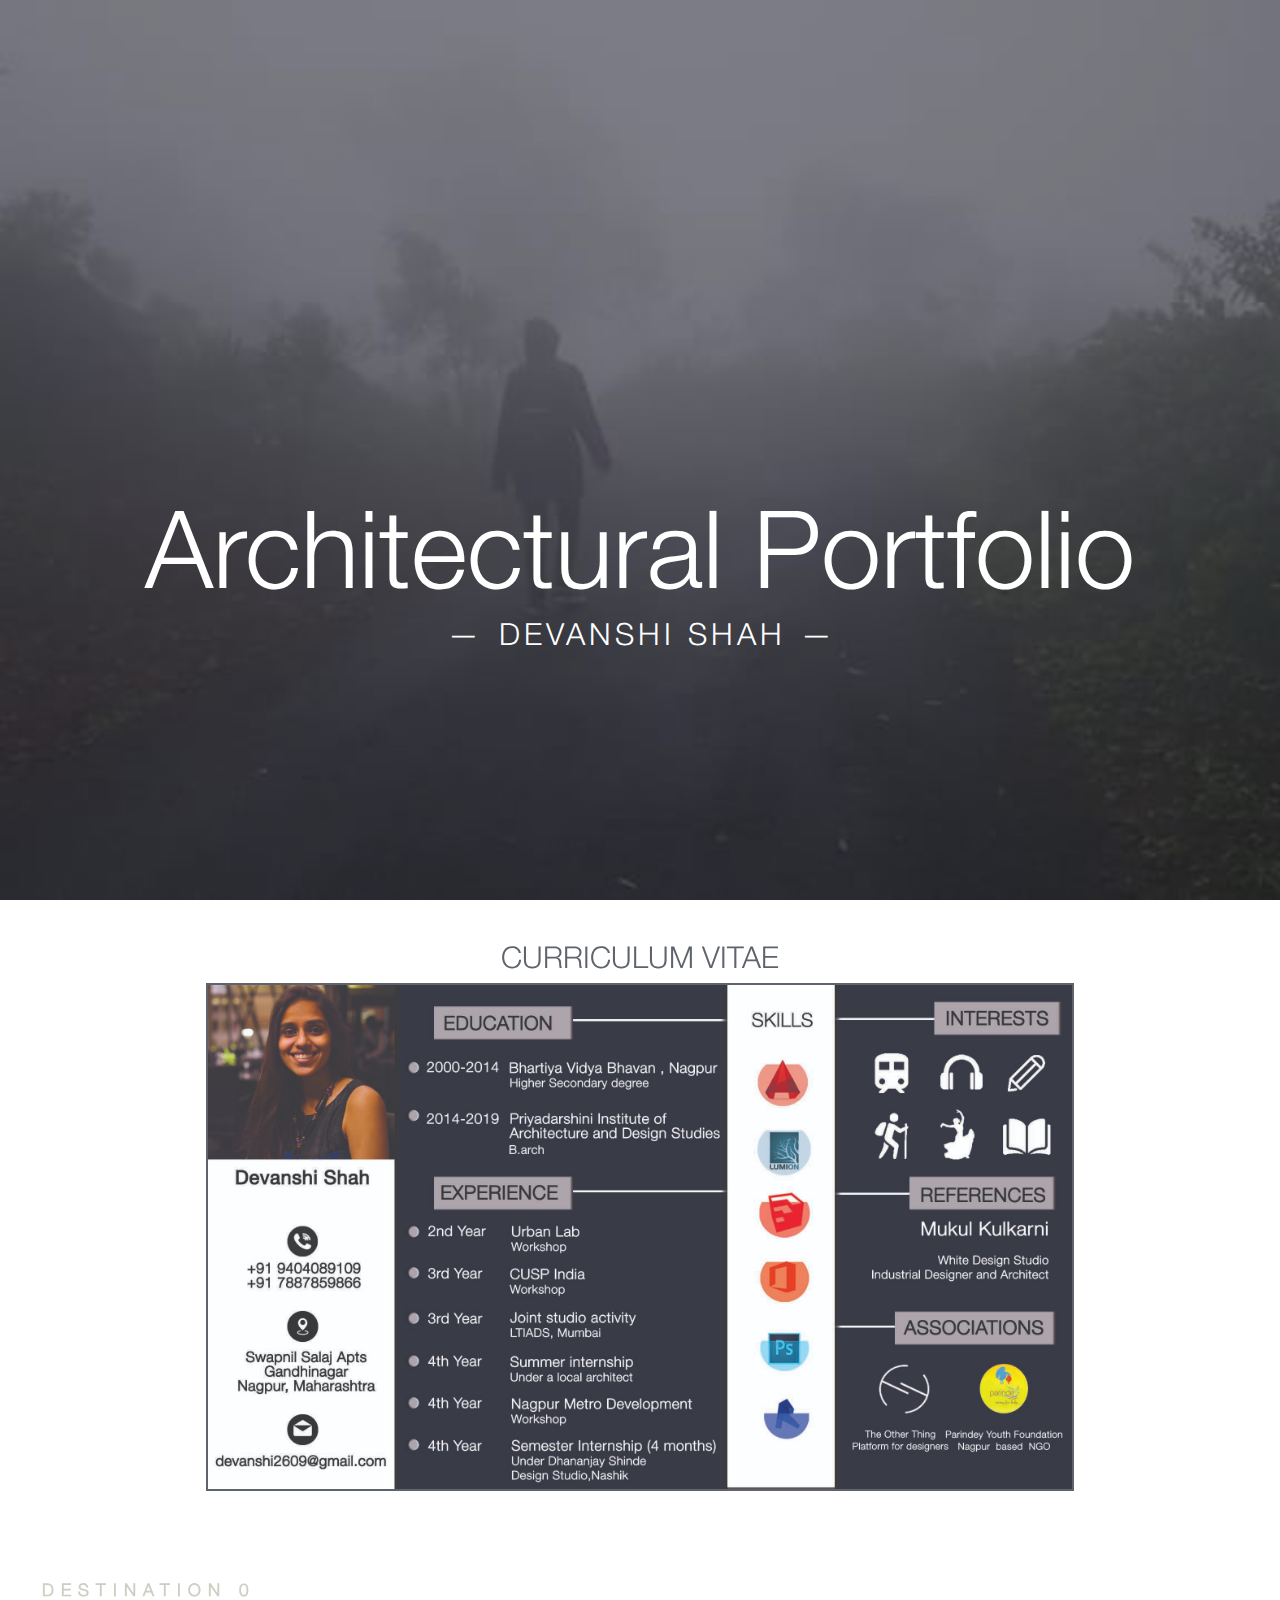
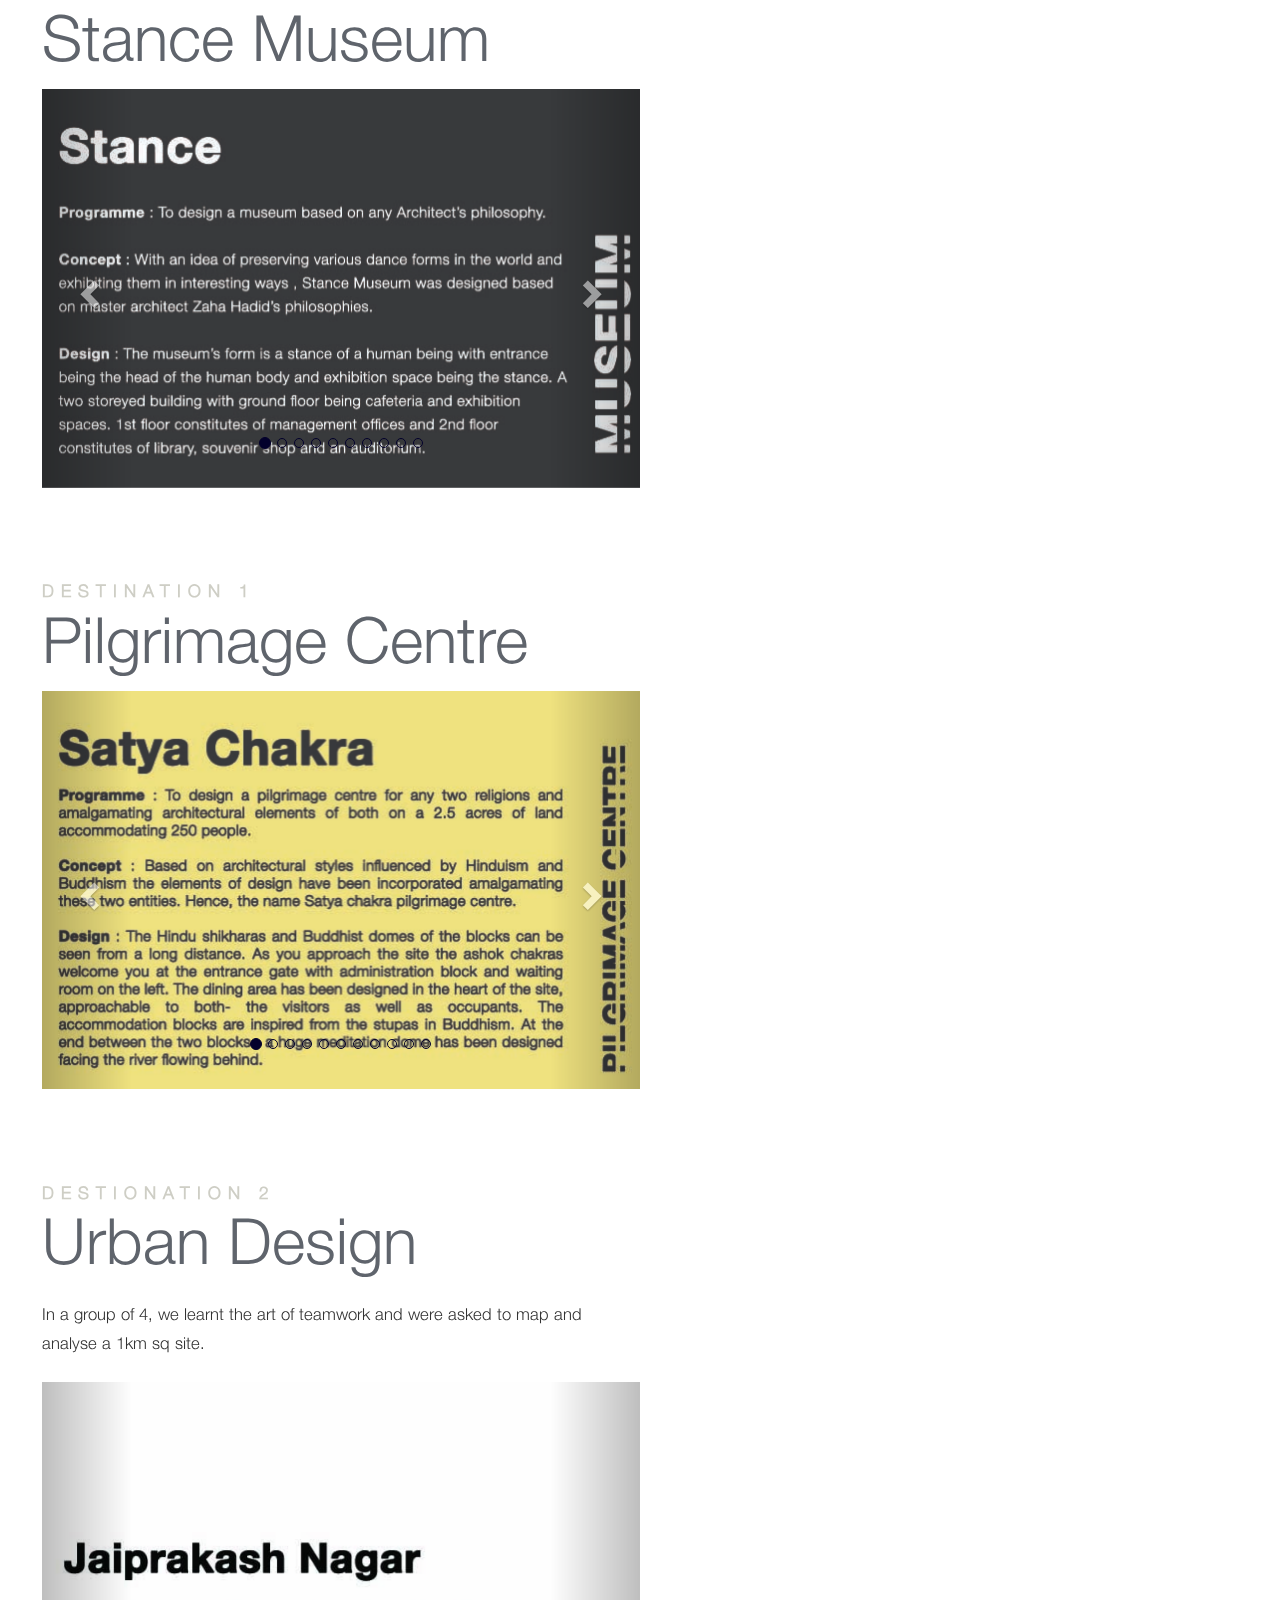
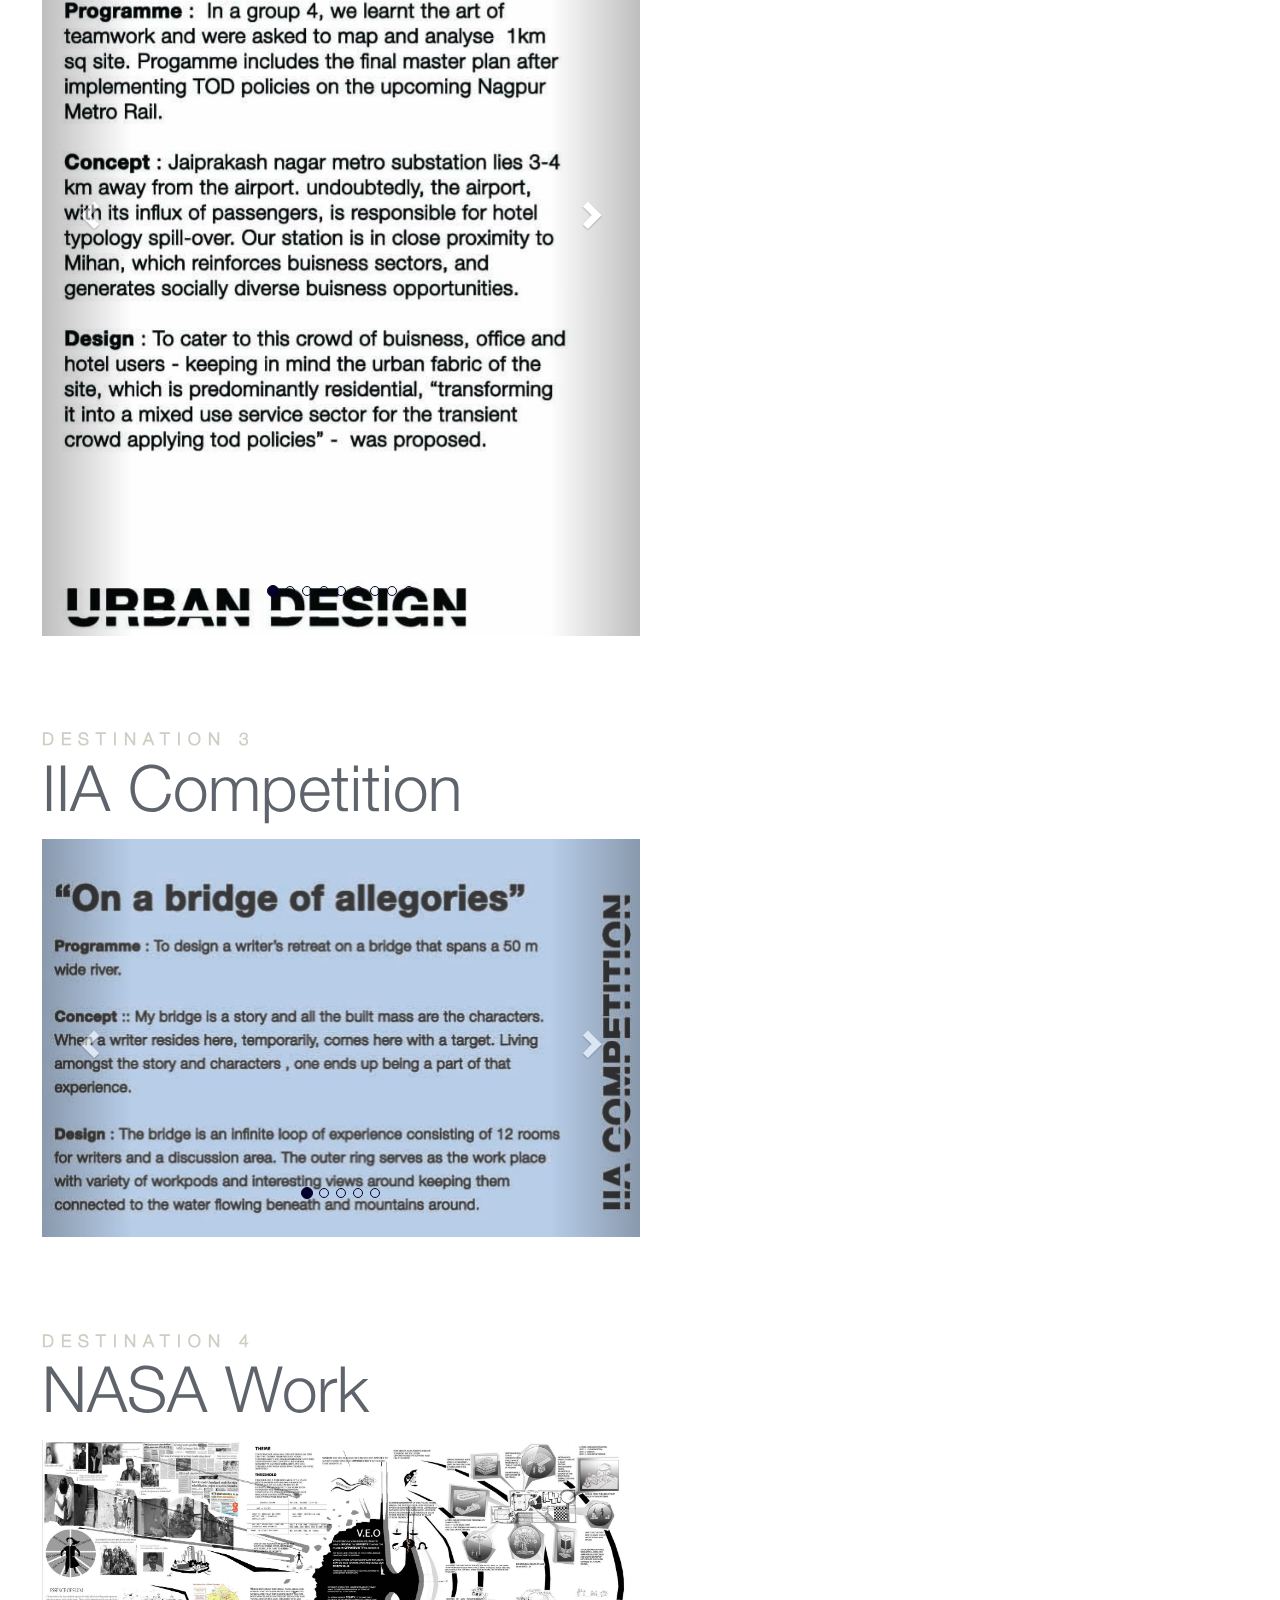
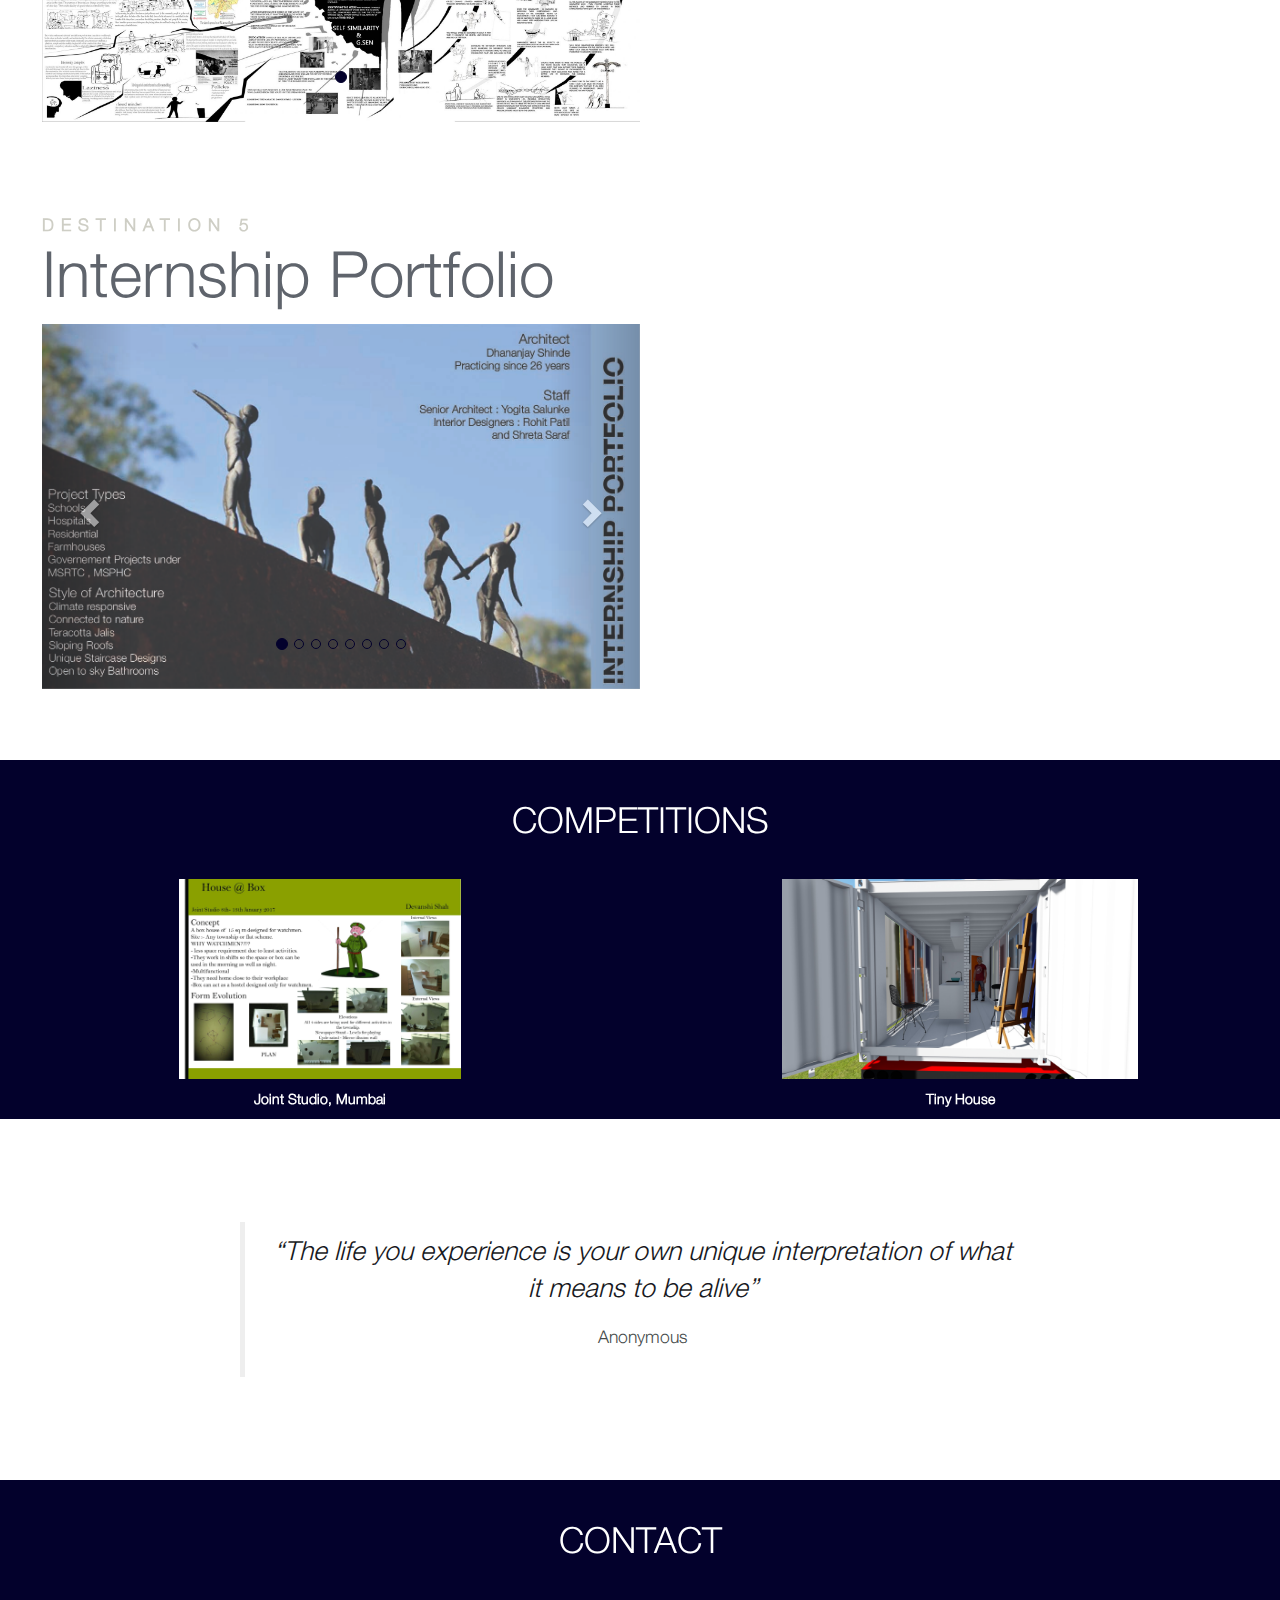
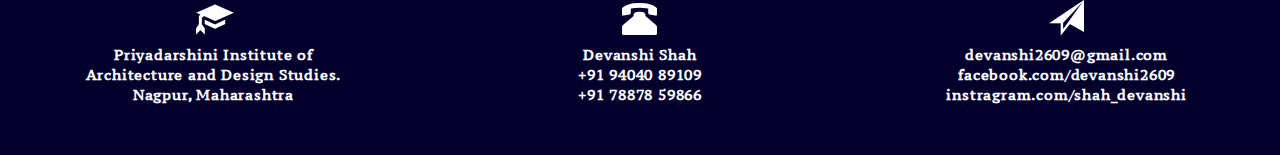
==== index.html @ 386a5232 "tawk added" ====
<!DOCTYPE html>
<html lang="en" class="no-js">

<head>
	<meta charset="UTF-8" />
	<meta http-equiv="X-UA-Compatible" content="IE=edge">
	<meta name="viewport" content="width=device-width, initial-scale=1.0, maximum-scale=1.0, user-scalable=no">
	<title>Devanshi</title>
	<meta name="description" content="Web based portfolio of Ar.Devanshi Shah" />
	<meta name="keywords" content="devanshi, cv, resume, devanshi cv, architect, portfolio, devanshishah, nagpur, piads, priyadarshini, shah, devanshishahfolio"/>
	<meta name="author" content="Bhawesh Bhansali" />
	<link rel="shortcut icon" href="favicon.ico">
	<link rel="stylesheet" type="text/css" href="css/bootstrap.css" />
	<link rel="stylesheet" type="text/css" href="css/normalize.css" />
	<link rel="stylesheet" type="text/css" href="css/style.css" />
	<script src="https://ajax.googleapis.com/ajax/libs/jquery/3.2.1/jquery.min.js"></script>
	<script src="https://maxcdn.bootstrapcdn.com/bootstrap/3.3.7/js/bootstrap.min.js"></script>
	<link rel="stylesheet" type="text/css" href="https://maxcdn.bootstrapcdn.com/bootstrap/3.3.5/css/bootstrap.min.css">
	<link rel="stylesheet" type="text/css" href="css/mystyle.css" />
	<script src="https://www.w3schools.com/lib/w3.js"></script>
	<link rel="stylesheet" type="text/css" href="//fonts.googleapis.com/css?family=PT+Serif+Caption" />
	<div class="partials" w3-include-html="partials/competitionModals.html"></div>
<!-- Global site tag (gtag.js) - Google Analytics -->
<script async src="https://www.googletagmanager.com/gtag/js?id=UA-118320238-1"></script>
<script>
  window.dataLayer = window.dataLayer || [];
  function gtag(){dataLayer.push(arguments);}
  gtag('js', new Date());

  gtag('config', 'UA-118320238-1');
</script>

<!--Start of Tawk.to Script-->
<script type="text/javascript">
var Tawk_API=Tawk_API||{}, Tawk_LoadStart=new Date();
(function(){
var s1=document.createElement("script"),s0=document.getElementsByTagName("script")[0];
s1.async=true;
s1.src='https://embed.tawk.to/5af003f75f7cdf4f0533ea0f/default';
s1.charset='UTF-8';
s1.setAttribute('crossorigin','*');
s0.parentNode.insertBefore(s1,s0);
})();
</script>
<!--End of Tawk.to Script-->

<style type="text/css">
	
.bar_group {
    position: relative;
	z-index: 0;
	left: 18%;
	width: 50%;
	font-size: 16px;
}
.bar_group__bar.thin::before{
	display: block;
	content: '';
	position: absolute;
	z-index: -1;
	width: 100%;
	height: 30px;
	-webkit-border-radius: 2px;
	border-radius: 2px;
	-moz-border-radius: 2px;
	background: #E4E4E4;
}
.bar_group__bar.thin {
	width: 0%;
	height: 30px;
	padding-left: 100px;
	-webkit-border-radius: 2px;
	border-radius: 2px;
	-moz-border-radius: 2px;
	background: #cecec5;
	margin-bottom: 10px;
	-webkit-transition: width 1s;
	transition: width 1s;
	-moz-transition: width 1s;
	margin-bottom: 2em !important;
}
.bar_label_max {
	position: absolute;
	right: 0;
	font-size: .8em;
	margin-top: 1em;
	color: #bdbdbd;
	display: none;
}
.bar_label_min {

    position: absolute;
    left: 0;
    font-size: .8em;
    margin-top: 1em;
	color: #bdbdbd;
	display: none;
}
.b_tooltip {
	-webkit-transition: all 5s;
	transition: all 5s;
	-moz-transition: all 5s;
	position: relative;
	float: left;
	left: 100%;
	padding: 4px 10px 7px 10px;
	background-color: #000;
	-webkit-transform: translateX(-50%) translateY(-30px);
	-ms-transform: translateX(-50%) translateY(-30px);
	transform: translateX(-50%) translateY(-30px);
	-moz-transform: translateX(-50%) translateY(-30px);
	-o-transform: translateX(-50%) translateY(-30px);
	-webkit-border-radius: 2px;
	border-radius: 2px;
	-moz-border-radius: 2px;
	line-height: 11px;
}
.b_tooltip span {
  color: #fff;
  font-size: 0.8em;
}
.b_tooltip--tri {
    width: 0;
    height: 0;
    position: absolute;
    content: '';
    bottom: -5px;
    left: 0;
    right: 0;
    margin: auto;
    display: block;
    border-style: solid;
    border-width: 5px 5px 0 5px;
    border-color: #000 transparent transparent transparent;
}
.b_label {
	font-weight: 600;
    margin-bottom: .5em;
    font-size: 1.1em;
	color: #e8e8e8;
	float: left;
	padding-left: 10px;
	padding-top: 2px;
	color: #181922;
}

@media(max-width: 480px) {
    .header-title__main {
        font-size: 2.5em;
    }

    .bar_group {
    	width: 68%;
    	left: 0%;
    }
}
</style>
</head>

<body>
	<div class="main">
		<header class="codrops-header">
			<h1 class="header-title"><span class="header-title__main" style="padding-top: 500px;"><br><br><br>Architectural Portfolio</span> <span class="header-title__part">Devanshi Shah</span></h1>
		</header>

		<div class="skills">
			<h2>CURRICULUM VITAE</h2>
			<img class="cv" src="img/cv.jpg" />
		</div>

		<div class="container"></div>
		<div class="text">

		<!-- Destination 0 -->
			<section class="js-section" data-zoom-middle="2">
				<h2><span class="title-up">Destination 0</span><span class="title-down">Stance Museum</span></h2>
					<div id="myCarousel0" class="carousel slide" data-ride="carousel" data-interval="10000">
					    <ol class="carousel-indicators">
					      <li data-target="#competitionCarousel1" data-slide-to="0" class="active"></li>
					      <li data-target="#competitionCarousel1" data-slide-to="1"></li>
					      <li data-target="#competitionCarousel1" data-slide-to="2"></li>
					      <li data-target="#competitionCarousel1" data-slide-to="3"></li>
					      <li data-target="#competitionCarousel1" data-slide-to="4"></li>
					      <li data-target="#competitionCarousel1" data-slide-to="5"></li>
					      <li data-target="#competitionCarousel1" data-slide-to="6"></li>
					      <li data-target="#competitionCarousel1" data-slide-to="7"></li>
					      <li data-target="#competitionCarousel1" data-slide-to="8"></li>
					      <li data-target="#competitionCarousel1" data-slide-to="9"></li>
					    </ol>
					    <div class="carousel-inner">

					      <div class="item active">
					        <img class="js-image" src="img/destination/dest2/000.jpg" alt="Los Angeles" style="width:100%;">
					      </div>

					      <div class="item">
					        <img class="js-image" src="img/destination/dest2/00.jpg" alt="Los Angeles" style="width:100%;">
					      </div>

					      <div class="item">
					        <img class="js-image" src="img/destination/dest2/0.jpg" alt="Los Angeles" style="width:100%;">
					      </div>

					      <div class="item">
					        <img class="js-image" src="img/destination/dest2/1.jpg" alt="Los Angeles" style="width:100%;">
					      </div>

					      <div class="item">
					        <img class="js-image" src="img/destination/dest2/2.jpg" alt="Chicago" style="width:100%;">
					      </div>
					    
					      <div class="item">
					        <img class="js-image" src="img/destination/dest2/3.jpg" alt="Loading..." style="width:100%;">
					      </div>

					      <div class="item">
					        <img class="js-image" src="img/destination/dest2/4.jpg" alt="Loading..." style="width:100%;">
					      </div>

					      <div class="item">
					        <img class="js-image" src="img/destination/dest2/5.jpg" alt="Loading..." style="width:100%;">
					      </div>

					      <div class="item">
					        <img class="js-image" src="img/destination/dest2/6.jpg" alt="Loading..." style="width:100%;">
					      </div>

					      <div class="item">
					        <img class="js-image" src="img/destination/dest2/7.jpg" alt="Loading..." style="width:100%;">
					      </div>

					      <div class="item">
					        <img class="js-image" src="img/destination/dest2/8.jpg" alt="Loading..." style="width:100%;">
					      </div>

					    </div>

					    <!-- Left and right controls -->
					    <a class="left carousel-control" href="#myCarousel0" data-slide="prev">
					      <span class="glyphicon glyphicon-chevron-left"></span>
					    </a>
					    <a class="right carousel-control" href="#myCarousel0" data-slide="next">
					      <span class="glyphicon glyphicon-chevron-right"></span>
					    </a>
					  </div>
			</section>

		<!-- Destination 1 -->
			<section class="js-section" data-zoom-start="2">
				<h2><span class="title-up">Destination 1</span><span class="title-down">Pilgrimage Centre</span></h2>
				
					<div id="myCarousel1" class="carousel slide" data-ride="carousel" data-interval="15000">
						<ol class="carousel-indicators">
					      <li data-target="#competitionCarousel1" data-slide-to="0" class="active"></li>
					      <li data-target="#competitionCarousel1" data-slide-to="1"></li>
					      <li data-target="#competitionCarousel1" data-slide-to="2"></li>
					      <li data-target="#competitionCarousel1" data-slide-to="3"></li>
					      <li data-target="#competitionCarousel1" data-slide-to="4"></li>
					      <li data-target="#competitionCarousel1" data-slide-to="5"></li>
					      <li data-target="#competitionCarousel1" data-slide-to="6"></li>
					      <li data-target="#competitionCarousel1" data-slide-to="7"></li>
					      <li data-target="#competitionCarousel1" data-slide-to="8"></li>
					      <li data-target="#competitionCarousel1" data-slide-to="8"></li>
					      <li data-target="#competitionCarousel1" data-slide-to="8"></li>
					    </ol>

					    <div class="carousel-inner">

					    <div class="item active">
					        <img class="js-image" src="img/destination/dest3/00.jpg" alt="Los Angeles" style="width:100%;">
					      </div>

					      <div class="item">
					        <img class="js-image" src="img/destination/dest3/0.jpg" alt="Chicago" style="width:100%;">
					      </div>

					      <div class="item">
					        <img class="js-image" src="img/destination/dest3/pc1.jpg" alt="Loading..." style="width:100%;">
					      </div>

					      <div class="item">
					        <img class="js-image" src="img/destination/dest3/pc2.jpg" alt="Loading..." style="width:100%;">
					      </div>

					      <div class="item">
					        <img class="js-image" src="img/destination/dest3/pc3.jpg" alt="Loading..." style="width:100%;">
					      </div>

					      <div class="item">
					        <img class="js-image" src="img/destination/dest3/2.jpg" alt="Loading..." style="width:100%;">
					      </div>
					    
					      <div class="item">
					        <img class="js-image" src="img/destination/dest3/3.jpg" alt="Loading..." style="width:100%;">
					      </div>

					      <div class="item">
					        <img class="js-image" src="img/destination/dest3/4.jpg" alt="Loading..." style="width:100%;">
					      </div>

					      <div class="item">
					        <img class="js-image" src="img/destination/dest3/5.jpg" alt="Loading..." style="width:100%;">
					      </div>

					      <div class="item">
					        <img class="js-image" src="img/destination/dest3/6.jpg" alt="Loading..." style="width:100%;">
					      </div>

					      <div class="item">
					        <img class="js-image" src="img/destination/dest3/7.jpg" alt="Loading..." style="width:100%;">
					      </div>

					      <div class="item">
					        <img class="js-image" src="img/destination/dest3/8.jpg" alt="Loading..." style="width:100%;">
					      </div>

				    </div>

					    <!-- Left and right controls -->
					    <a class="left carousel-control" href="#myCarousel1" data-slide="prev">
					      <span class="glyphicon glyphicon-chevron-left"></span>
					    </a>
					    <a class="right carousel-control" href="#myCarousel1" data-slide="next">
					      <span class="glyphicon glyphicon-chevron-right"></span>
					    </a>
					  </div>
			</section>

			<!-- Destination 2  -->
			<section class="js-section" data-zoom-start="2.5" data-stay="true">
				<h2><span class="title-up">Destionation 2</span><span class="title-down">Urban Design</span></h2>
				<p>In a group of 4, we learnt the art of teamwork and were asked to map and analyse a 1km sq site.</p>
				
				<div id="myCarousel2" class="carousel slide" data-ride="carousel" data-interval="5000">
					<ol class="carousel-indicators">
				      <li data-target="#competitionCarousel1" data-slide-to="0" class="active"></li>
				      <li data-target="#competitionCarousel1" data-slide-to="1"></li>
				      <li data-target="#competitionCarousel1" data-slide-to="2"></li>
				      <li data-target="#competitionCarousel1" data-slide-to="3"></li>
				      <li data-target="#competitionCarousel1" data-slide-to="4"></li>
				      <li data-target="#competitionCarousel1" data-slide-to="5"></li>
				      <li data-target="#competitionCarousel1" data-slide-to="6"></li>
				      <li data-target="#competitionCarousel1" data-slide-to="7"></li>
				      <li data-target="#competitionCarousel1" data-slide-to="8"></li>
				    </ol>

				    <div class="carousel-inner">
				    <div class="item active">
				        <img class="js-image" src="img/destination/dest4/0.jpg" alt="Loading..." style="width:100%;">
				      </div>
				      
				      <div class="item">
				        <img class="js-image" src="img/destination/dest4/1.jpg" alt="Loading..." style="width:100%;">
				      </div>

				      <div class="item">
				        <img class="js-image" src="img/destination/dest4/2.jpg" alt="Loading..." style="width:100%;">
				      </div>

				      <div class="item">
				        <img class="js-image" src="img/destination/dest4/3.jpg" alt="Loading..." style="width:100%;">
				      </div>

				      <div class="item">
				        <img class="js-image" src="img/destination/dest4/4.jpg" alt="Loading..." style="width:100%;">
				      </div>

				      <div class="item">
				        <img class="js-image" src="img/destination/dest4/5.jpg" alt="Loading..." style="width:100%;">
				      </div>

				      <div class="item">
				        <img class="js-image" src="img/destination/dest4/6.jpg" alt="Loading..." style="width:100%;">
				      </div>

				      <div class="item">
				        <img class="js-image" src="img/destination/dest4/7.jpg" alt="Loading..." style="width:100%;">
				      </div>

				      <div class="item">
				        <img class="js-image" src="img/destination/dest4/8.jpg" alt="Loading..." style="width:100%;">
				      </div>

				    </div>

				    <!-- Left and right controls -->
				    <a class="left carousel-control" href="#myCarousel2" data-slide="prev">
				      <span class="glyphicon glyphicon-chevron-left"></span>
				    </a>
				    <a class="right carousel-control" href="#myCarousel2" data-slide="next">
				      <span class="glyphicon glyphicon-chevron-right"></span>
				    </a>
				</div>
				</section>
				<section class="js-section" data-zoom-start="1.5">
			</section>

			
			<!-- Destination 3 -->
			<section class="js-section" data-zoom-start="1.5">
				<h2><span class="title-up">Destination 3</span><span class="title-down">IIA Competition</span></h2>
				
				<div id="myCarousel3" class="carousel slide" data-ride="carousel" data-interval="5000">
					<ol class="carousel-indicators">
				      <li data-target="#competitionCarousel1" data-slide-to="0" class="active"></li>
				      <li data-target="#competitionCarousel1" data-slide-to="1"></li>
				      <li data-target="#competitionCarousel1" data-slide-to="2"></li>
				      <li data-target="#competitionCarousel1" data-slide-to="3"></li>
				      <li data-target="#competitionCarousel1" data-slide-to="4"></li>
				    </ol>

				    <div class="carousel-inner">
					    <div class="item active">
					        <img class="js-image" src="img/competition/iia/1.jpg" alt="Los Angeles" style="width:100%;">
					    
					      </div>

					      <div class="item">
					        <img class="js-image" src="img/competition/iia/2.jpg" alt="Chicago" style="width:100%;">
					    
					      </div>
					    
					      <div class="item">
					        <img class="js-image" src="img/competition/iia/3.jpeg" alt="New york" style="width:100%;">
					    
					      </div>

					      <div class="item">
					        <img class="js-image" src="img/competition/iia/4.jpeg" alt="New york" style="width:100%;">
					    
					      </div>

					      <div class="item">
					        <img class="js-image" src="img/competition/iia/5.jpg" alt="New york" style="width:100%;">
					    
					      </div>
					    </div>

				    <!-- Left and right controls -->
				    <a class="left carousel-control" href="#myCarousel3" data-slide="prev">
				      <span class="glyphicon glyphicon-chevron-left"></span>
				    </a>
				    <a class="right carousel-control" href="#myCarousel3" data-slide="next">
				      <span class="glyphicon glyphicon-chevron-right"></span>
				    </a>
				</div>
			</section>

			<!-- Destination 4 -->
			<section class="js-section" data-zoom-start="1.5" data-zoom-middle="1" data-icon="img/plane.svg">
				<h2><span class="title-up">Destination 4</span><span class="title-down">NASA Work</span></h2>

				<div id="myCarousel4" class="carousel slide" data-ride="carousel">
					<ol class="carousel-indicators">
				      <li data-target="#competitionCarousel1" data-slide-to="0" class="active"></li>
				      
				    </ol>

				    <div class="carousel-inner">
				      <div class="item active">
				        <img class="js-image" src="img/competition/nasa/1.jpeg" alt="Los Angeles" style="width:100%;">
				      
				      </div>
				    </div>

				    <!-- Left and right controls -->
				    <!-- <a class="left carousel-control" href="#myCarousel4" data-slide="prev">
				      <span class="glyphicon glyphicon-chevron-left"></span>
				    </a>
				    <a class="right carousel-control" href="#myCarousel4" data-slide="next">
				      <span class="glyphicon glyphicon-chevron-right"></span>
				    </a> -->
				</div>
			</section>

			<!-- Destination 5 -->
			<section class="js-section" data-zoom-start="1.2">
				<h2><span class="title-up">Destination 5</span><span class="title-down">Internship Portfolio</span></h2>
				<div id="myCarousel5" class="carousel slide" data-ride="carousel" data-interval="15000">
					<ol class="carousel-indicators">
				      <li data-target="#competitionCarousel1" data-slide-to="0" class="active"></li>
				      <li data-target="#competitionCarousel1" data-slide-to="1"></li>
				      <li data-target="#competitionCarousel1" data-slide-to="2"></li>
				      <li data-target="#competitionCarousel1" data-slide-to="3"></li>
				      <li data-target="#competitionCarousel1" data-slide-to="4"></li>
				      <li data-target="#competitionCarousel1" data-slide-to="5"></li>
				      <li data-target="#competitionCarousel1" data-slide-to="6"></li>
				      <li data-target="#competitionCarousel1" data-slide-to="7"></li>
				    </ol>

				    <div class="carousel-inner">
					    <div class="item active">
					        <img class="js-image" src="img/destination/dest5/1.jpg" alt="Los Angeles" style="width:100%;">
					    
					      </div>

					      <div class="item">
					        <img class="js-image" src="img/destination/dest5/2.jpg" alt="Chicago" style="width:100%;">
					    
					      </div>
					    
					      <div class="item">
					        <img class="js-image" src="img/destination/dest5/3.jpg" alt="New york" style="width:100%;">
					    
					      </div>

					      <div class="item">
					        <img class="js-image" src="img/destination/dest5/4.jpg" alt="New york" style="width:100%;">
					    
					      </div>

					      <div class="item">
					        <img class="js-image" src="img/destination/dest5/5.jpg" alt="New york" style="width:100%;">
					    
					      </div>
					      <div class="item">
					        <img class="js-image" src="img/destination/dest5/6.jpg" alt="New york" style="width:100%;">
					    
					      </div>
					      <div class="item">
					        <img class="js-image" src="img/destination/dest5/7.jpg" alt="New york" style="width:100%;">
					    
					      </div>
					      <div class="item">
					        <img class="js-image" src="img/destination/dest5/8.jpg" alt="New york" style="width:100%;">
					    
					      </div>
					    </div>

				    <!-- Left and right controls -->
				    <a class="left carousel-control" href="#myCarousel5" data-slide="prev">
				      <span class="glyphicon glyphicon-chevron-left"></span>
				    </a>
				    <a class="right carousel-control" href="#myCarousel5" data-slide="next">
				      <span class="glyphicon glyphicon-chevron-right"></span>
				    </a>
				</div>
			</section>

			<section class="js-section" data-stay="true" data-zoom-start="0.8"></section>
		</div>

	<!-- The Modal -->
	<div id="myModal" class="modal">
	  <span class="close closedButton">&times;</span>
	  <span class="glyphicon glyphicon-home closedButton"></span>
	  	<img class="modal-content" id="img01">
	  <div id="caption"></div>

	  <!-- <a class="left carousel-control" onclick="changeLeft()" >
	    <span class="glyphicon glyphicon-chevron-left"></span>
	  </a>
	  <a class="right carousel-control" onclick="changeRight()" >
	    <span class="glyphicon glyphicon-chevron-right"></span>
	  </a> -->

	</div>
	</div>
	<!-- /main -->


	<section class="competition">
		<div class="competition">
		<h1>COMPETITIONS</h1>
		<div class="col-md-6 indivCompetition">
			<img src="img/competition/joint/7.jpg" data-toggle="modal" data-target="#myModal3">
			<p>Joint Studio, Mumbai</p>
		</div>
		<div class="col-md-6 indivCompetition">
			<img src="img/competition/tinyhouse/1.jpg" data-toggle="modal" data-target="#myModal2">
			<p>Tiny House</p>
		</div>
		</div>
	</section>

		<div class="intro">
			<blockquote><em>“The life you experience is your own unique interpretation of what it means to be alive”</em><span>Anonymous</span></blockquote>
		</div>

		<section class="competition">
			<div class="contact">
			<h1>CONTACT</h1>
			<div class="col-md-4 indivCompetition">
				<span style="color: white;" class="glyphicon glyphicon-education"></span><p>Priyadarshini Institute of <br>Architecture and Design Studies.<br> Nagpur, Maharashtra <br></p>
			</div>
			<div class="col-md-4 indivCompetition">
				<span style="color: white;" class="glyphicon glyphicon-phone-alt"></span><p>Devanshi Shah <br> +91 94040 89109<br> +91 78878 59866</p>
			</div>
			<div class="col-md-4 indivCompetition">
				<span style="color: white;" class="glyphicon glyphicon-send"></span><p> devanshi2609@gmail.com<br> <a href="http://facebook.com/devanshi2609" style="text-decoration: none; color: white;" target="_blank">facebook.com/devanshi2609</a><br><a href="http://instragram.com/shah_devanshi" style="text-decoration: none; color: white;" target="_blank">instragram.com/shah_devanshi</a></p>
			</div>
			</div>
		</section>
	<script>

	var curr_src;

	w3.includeHTML();
	// Get the modal
	$(".js-image").click(function() {
		showModal(this.src)
	});
	function showModal(imgSrc) {
		var flag=0;
		var modal = document.getElementById('myModal');
		$('.modal-content').css("maxWidth", "900px");
		$('.modal-content').css("minHeight", "100px");
		// Get the image and insert it inside the modal - use its "alt" text as a caption
		//var img = document.getElementById(imgId.id);
		var modalImg = document.getElementById("img01");
		var captionText = document.getElementById("caption");
		modal.style.display = "block";
		if((imgSrc != (modalImg.src = imgSrc.replace("-thumb",""))) || (imgSrc.indexOf("dest4")!= -1)){
			flag=1;
			console.log("flag set");
		}
		// captionText.innerHTML = "asdas";
		modal.style.zIndex = "10000";
		if(flag==1){
			$('.modal-content').css("maxWidth", "500px");
			$('.modal-content').css("minHeight", "800px");
		}
		
		// Get the <span> element that close closedButtons the modal
		var span = document.getElementsByClassName("closedButton")[0];

		// When the user clicks on <span> (x), close closedButton the modal
		span.onclick = function() { 
		    modal.style.display = "none";
		}

		curr_src = imgSrc;
	}

	function changeLeft() {
		console.log(curr_src);
	}

	// $('.modal-content').click(function() {
	// 	var src = this.src.split("demo/");
	// 	window.location.href="hihi.html?image=" + (src[1]);
	// });

	</script>
</body>
<script src="dist/app.js"></script>
</html>
---- css/style.css ----
@font-face {
	font-family: 'codropsicons';
	font-weight: normal;
	font-style: normal;
	src: url('../fonts/codropsicons/codropsicons.eot');
	src: url('../fonts/codropsicons/codropsicons.eot?#iefix') format('embedded-opentype'), url('../fonts/codropsicons/codropsicons.woff') format('woff'), url('../fonts/codropsicons/codropsicons.ttf') format('truetype'), url('../fonts/codropsicons/codropsicons.svg#codropsicons') format('svg');
}

@font-face {
	font-family: 'HelveticaNeue-Light';
	font-weight: normal;
	font-style: normal;
	src: url('../fonts/HelveticaNeue-Light.otf');
}

*,
*:after,
*:before {
	-webkit-box-sizing: border-box;
	box-sizing: border-box;
}

.clearfix:before,
.clearfix:after {
	content: '';
	display: table;
}

.clearfix:after {
	clear: both;
}

body {
	font-family: 'HelveticaNeue-Light', Avenir, 'Helvetica Neue', Helvetica, Arial, sans-serif;
	color: #5d5c56;
	background: #fff;
	-webkit-font-smoothing: antialiased;
	-moz-osx-font-smoothing: grayscale;
}

a {
	text-decoration: none;
	color: #47DBB4;
	outline: none;
}

a:hover,
a:focus {
	color: #33b996;
}

.hidden {
	position: absolute;
	overflow: hidden;
	width: 0;
	height: 0;
	pointer-events: none;
}


/* Canvas container */

.container {
	position: fixed;
	z-index: -1;
	top: 0;
	left: 0;
}


/* Header */

.codrops-header {
	position: relative;
	z-index: 1000;
	display: -webkit-flex;
	display: flex;
	-webkit-flex-direction: column;
	flex-direction: column;
	-webkit-justify-content: center;
	justify-content: center;
	-webkit-align-items: center;
	align-items: center;
	height: 100vh;
	min-height: 600px;
	padding: 2em 1em 4em;
	text-align: center;
	color: #fff;
	background: #181922 url(../img/journey/2.jpg) no-repeat center center;
	background-size: cover;
}

.codrops-header::before {
	content: '';
	position: absolute;
	top: 0;
	left: 0;
	width: 100%;
	height: 100%;
	background: rgba(24, 25, 34, 0.5);
}

.header-title {
	position: relative;
}

.header-title__main {
	font-family: 'HelveticaNeue-Light', 'Baskerville Old Face', 'Hoefler Text', Garamond, 'Times New Roman', serif;
	font-size: 3em;
	font-weight: 400;
	line-height: 1;
	margin: 0em 0 0.15em 0;
}

.header-title__part {
	font-family: 'HelveticaNeue-Light', 'Baskerville Old Face', 'Hoefler Text', Garamond, 'Times New Roman', serif;
	font-size: 0.85em;
	font-weight: 400;
	display: block;
	padding: 0.5em 0 2em;
	text-indent: 4px;
	letter-spacing: 4px;
	text-transform: uppercase;
}

.header-title__part::before,
.header-title__part::after {
	content: '\2014';
	padding: 0 0.5em;
}

.header-title__sub {
	font-size: 0.55em;
	font-weight: normal;
	display: block;
	max-width: 700px;
	margin: 0 auto;
	padding: 0.5em 0 1em;
	color: #d1d2d2;
}

.intro {
	font-family: 'HelveticaNeue-Light', 'Baskerville Old Face', 'Hoefler Text', Garamond, 'Times New Roman', serif;
	font-size: 2em;
	position: relative;
	z-index: 1000;
	display: -webkit-flex;
	display: flex;
	-webkit-flex-direction: column;
	flex-direction: column;
	-webkit-justify-content: center;
	justify-content: center;
	-webkit-align-items: center;
	align-items: center;
	height: 40vh;
	/*margin: 0 0 3em;*/
	padding: 3em;
	text-align: center;
	/*color: #fff;*/
	color: #181922;
	background-color: white;
	/*background: #181922;*/
}

.intro blockquote {
	max-width: 800px;
	margin: 0 auto;
}

.intro em {
	font-size: 1.5em;
}

.intro span {
	display: block;
	padding: 1em 0;
	color: #464b4b;
}


/* Top Navigation Style */

.codrops-links {
	position: relative;
	display: inline-block;
	text-align: center;
	white-space: nowrap;
}

.codrops-links::after {
	content: '';
	position: absolute;
	top: 0;
	left: 50%;
	width: 1px;
	height: 100%;
	background: rgba(255, 255, 255, 0.5);
	-webkit-transform: rotate3d(0, 0, 1, 22.5deg);
	transform: rotate3d(0, 0, 1, 22.5deg);
}

.codrops-icon {
	display: inline-block;
	width: 1.5em;
	margin: 0.5em;
	padding: 0em 0;
	text-decoration: none;
}

.codrops-icon span {
	display: none;
}

.codrops-icon:before {
	font-family: 'codropsicons';
	font-weight: normal;
	font-style: normal;
	font-variant: normal;
	line-height: 1;
	margin: 0 5px;
	text-transform: none;
	-webkit-font-smoothing: antialiased;
	speak: none;
}

.codrops-icon--drop:before {
	content: '\e001';
	color: #09c;
}

.codrops-icon--prev:before {
	content: '\e004';
}


/* Demo links */

.codrops-demos {
	margin: 2em 0 0;
}

.codrops-demos a {
	display: inline-block;
	margin: 0 0.5em;
}

.codrops-demos a.current-demo {
	color: #333;
}


/* Content */

.content {
	padding: 3em 0;
}


/* Related demos */

.content--related {
	position: relative;
	z-index: 1000;
	padding: 10em 2em;
	text-align: center;
	color: #fff;
	background: #181922;
}

.info {
	font-size: 1.65em;
	padding: 0 0 4em;
}

.media-item {
	display: inline-block;
	padding: 1em;
	vertical-align: top;
	-webkit-transition: color 0.3s;
	transition: color 0.3s;
}

.media-item__img {
	max-width: 100%;
	opacity: 0.6;
	-webkit-transition: opacity 0.3s;
	transition: opacity 0.3s;
}

.media-item:hover .media-item__img,
.media-item:focus .media-item__img {
	opacity: 1;
}

.media-item__title {
	font-size: 1em;
	margin: 0;
	padding: 0.5em;
}


/* Story */

.text {
	position: relative;
	z-index: 1000;
	padding: 5em 3em;
}

.text section {
	font-size: 1.25em;
	line-height: 1.7;
}

.text section h2 {
	font-size: 2.7em;
	font-weight: 400;
	margin: 0;
	text-align: left;
}

.text section:not(:first-child) h2 {
	padding: 2em 0 0 0;
}

.title-up {
	font-size: 0.365em;
	font-weight: bold;
	display: block;
	letter-spacing: 7px;
	text-transform: uppercase;
	color: #cecec5;
}

.title-down {
	font-family: 'HelveticaNeue-Light', 'Baskerville Old Face', 'Hoefler Text', Garamond, 'Times New Roman', serif;
	font-size: 1.35em;
	font-weight: 400;
	line-height: 0.9;
	display: block;
	padding: 0.15em 0 0.35em;
	color: #5f646c;
}

.text figure {
	margin: 1em 0 2em;
}

.text figure img {
	max-width: 100%;
}

.text figcaption {
	font-size: 0.85em;
	font-style: italic;
	padding: 1em 1.5em 0;
	text-align: center;
	color: #5f646c;
}

.text section p {
	font-size: 0.95em;
	margin: 0.5em 0 1.5em;
}

.text section p.text-intro {
	font-size: 1.3em;
	font-style: italic;
	line-height: 1.5;
	margin: 0.5em 0 1.25em;
	text-align: left;
	color: #9d9c95;
}

.text blockquote {
	font-family: 'HelveticaNeue-Light', 'Baskerville Old Face', 'Hoefler Text', Garamond, 'Times New Roman', serif;
	font-size: 2em;
	line-height: 1.5;
	position: relative;
	text-align: left;
	color: #939997;
}

.text blockquote::before {
	content: '\201C';
	font-size: 2.5em;
	font-style: italic;
	line-height: 1;
	position: absolute;
	top: -0.15em;
	right: 100%;
	margin: 0 0.075em 0 0;
	color: #f0f3f3;
}

.text blockquote span {
	font-family: 'Avenir Next', Avenir, 'Helvetica Neue', Helvetica, Arial, sans-serif;
	font-size: 0.5em;
	white-space: nowrap;
	color: #cbcece;
}

.js-section {
	width: 50%;
	max-width: 700px;
}

.js-gallery {
	padding-top: 50px;
	padding-bottom: 50px;
}

.js-gallery-content {
	font-size: 0;
	text-align: center;
}

.js-gallery-content img {
	max-width: 100%;
	margin: 10px 0;
}

@media(max-width: 720px) {
	.header-title {
		font-size: 1.5em;
	}
	.intro {
		font-size: 1.25em;
		height: auto;
		padding: 1em;
	}
	.text {
		font-size: 0.85em;
		padding: 2em;
		text-align: justify;
	}
	.text section h2 {
		font-size: 1.85em;
	}
	.text blockquote {
		font-size: 1.45em;
	}
	.js-section {
		width: 100%;
		max-width: none;
	}
}
---- css/mystyle.css ----
.modal {
    display: none; /* Hidden by default */
    position: fixed; /* Stay in place */
    z-index: 1; /* Sit on top */
    padding-top: 100px; /* Location of the box */
    left: 0;
    top: 0;
    width: 100%; /* Full width */
    height: 100%; /* Full height */
    overflow: auto; /* Enable scroll if needed */
    background-color: rgb(0,0,0); /* Fallback color */
    background-color: rgba(0,0,0,0.9); /* Black w/ opacity */
}

/* Modal Content (image) */
.modal-content {
    margin: auto;
    display: block;
    width: 100%;
    max-width: 800px;
}

/* Caption of Modal Image */
#caption {
    margin: auto;
    display: block;
    width: 80%;
    max-width: 700px;
    text-align: center;
    color: #ccc;
    padding: 10px 0;
    height: 20px;
}

/* Add Animation */
.modal-content, #caption {    
    -webkit-animation-name: zoom;
    -webkit-animation-duration: 0.6s;
    animation-name: zoom;
    animation-duration: 0.6s;
}

@-webkit-keyframes zoom {
    from {-webkit-transform:scale(0)} 
    to {-webkit-transform:scale(1)}
}

@keyframes zoom {
    from {transform:scale(0)} 
    to {transform:scale(1)}
}

/* The Close Button */
.close {
    position: absolute;
    top: 15px;
    right: 35px;
    margin-bottom: 30px;
    color: white;
    font-size: 60px;
    font-weight: bold;
    transition: 0.3s;
    z-index: 1000;
    opacity: 1;
}

.close:hover,
.close:focus {
    color: #bbb;
    text-decoration: none;
    cursor: pointer;
}
.modal img{
	margin-top: -50px;
	max-height: 600px;
}
/* 100% Image Width on Smaller Screens */
@media only screen and (max-width: 700px){
    .modal-content {
        width: 100%;
    }
}

section.competition {
    background-color: #03012C;
    border-top: 1px solid white;
    text-align: center;
}
section.competition h1{
    margin: 0px;
    padding: 40px;
    color: white;
    /*border-bottom: 1px solid white;*/
}

section.competition div{
    margin: 0px;
    background-color: #03012C;
}

div.indivCompetition {
    /*border-right: 1px solid white;*/
}

div.indivCompetition .glyphicon{
    font-size: 35px;
    margin-bottom: 10px;
}
div.indivCompetition img{
    height: 200px;
    margin-bottom: 10px;
}

div.indivCompetition p{
    color: white;
    font-weight: 600;    
}

#myModal2 img {
    height: 500px;
    width: 500px;
}

button.close {
    color: black;
}

.skills {
    font-family: 'HelveticaNeue-Light', 'Baskerville Old Face', 'Hoefler Text', Garamond, 'Times New Roman', serif;
    text-align: center;
    background: #fff;
    padding: 20px;
    display: inline-block;
}

.skills h2 {
    color: #5f646c;
    text-align: center;
}

.skills .cv {
    width: 70%;
    border: 2px solid #5f646c;
}


button.cv {
   background-color: #03012C;
   padding: 10px 40px 10px 40px;
   color: white;
   font-weight: 600;
}
button.cv:focus,
button.cv:active,
button.cv:hover {
   background-color: #cecec5;
   color: #181922;
   font-weight: 600;
}

.contact p{
    background-color: #03012C;
    color: white;
    padding-bottom: 40px;
    font-family: "PT Serif Caption";
    letter-spacing: 0.8px;
}

img:hover {
    cursor: pointer;
}

body {
    font-family: 'HelveticaNeue-Light', 'Baskerville Old Face', 'Hoefler Text', Garamond, 'Times New Roman', serif;
}

.carousel-indicators li {
    border:1px solid #03012C;
}

.carousel-indicators .active{
    background-color: #03012C;
}

@media(max-width: 480px) {

    div.indivCompetition img{
        width: 330px;
    /*max-width: 330px;*/
    }
    button.cv {
        margin-left: 0%;
    }
    .skills .cv {
        width: 100%;
    }
}
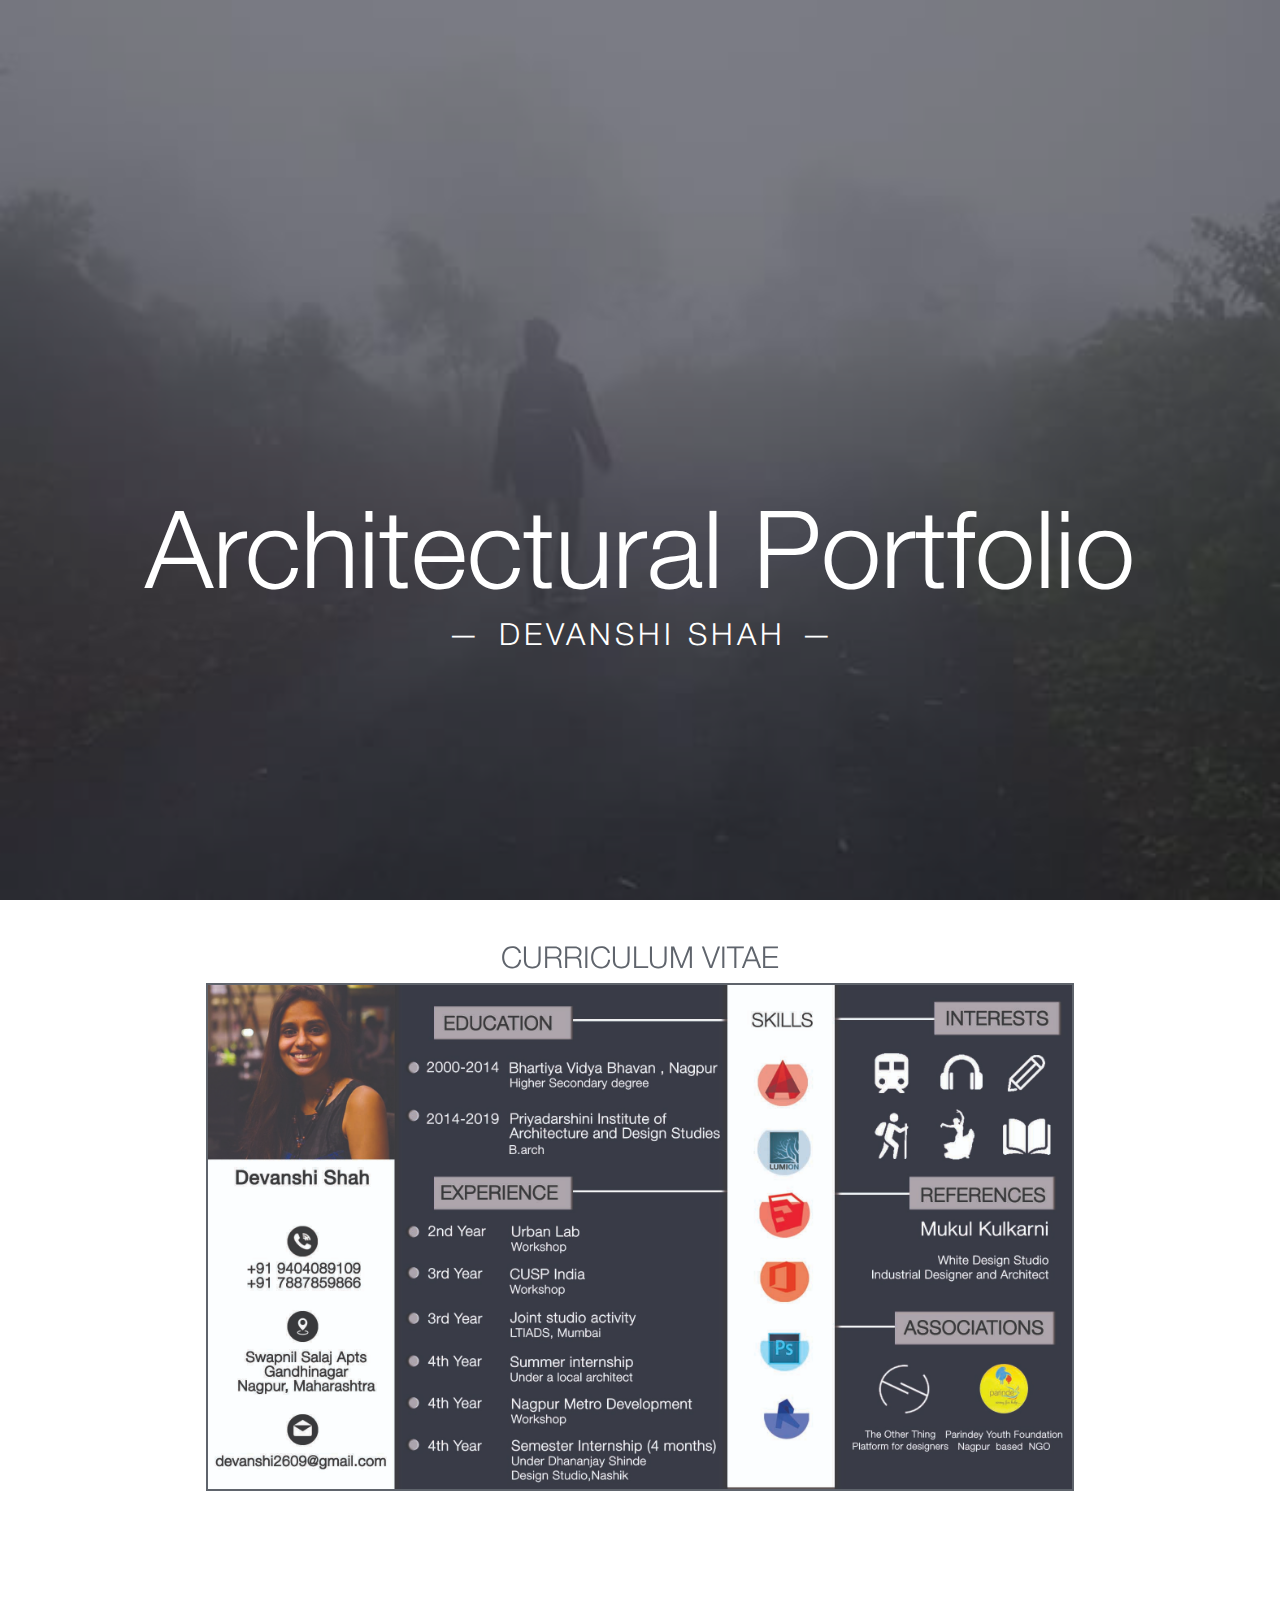
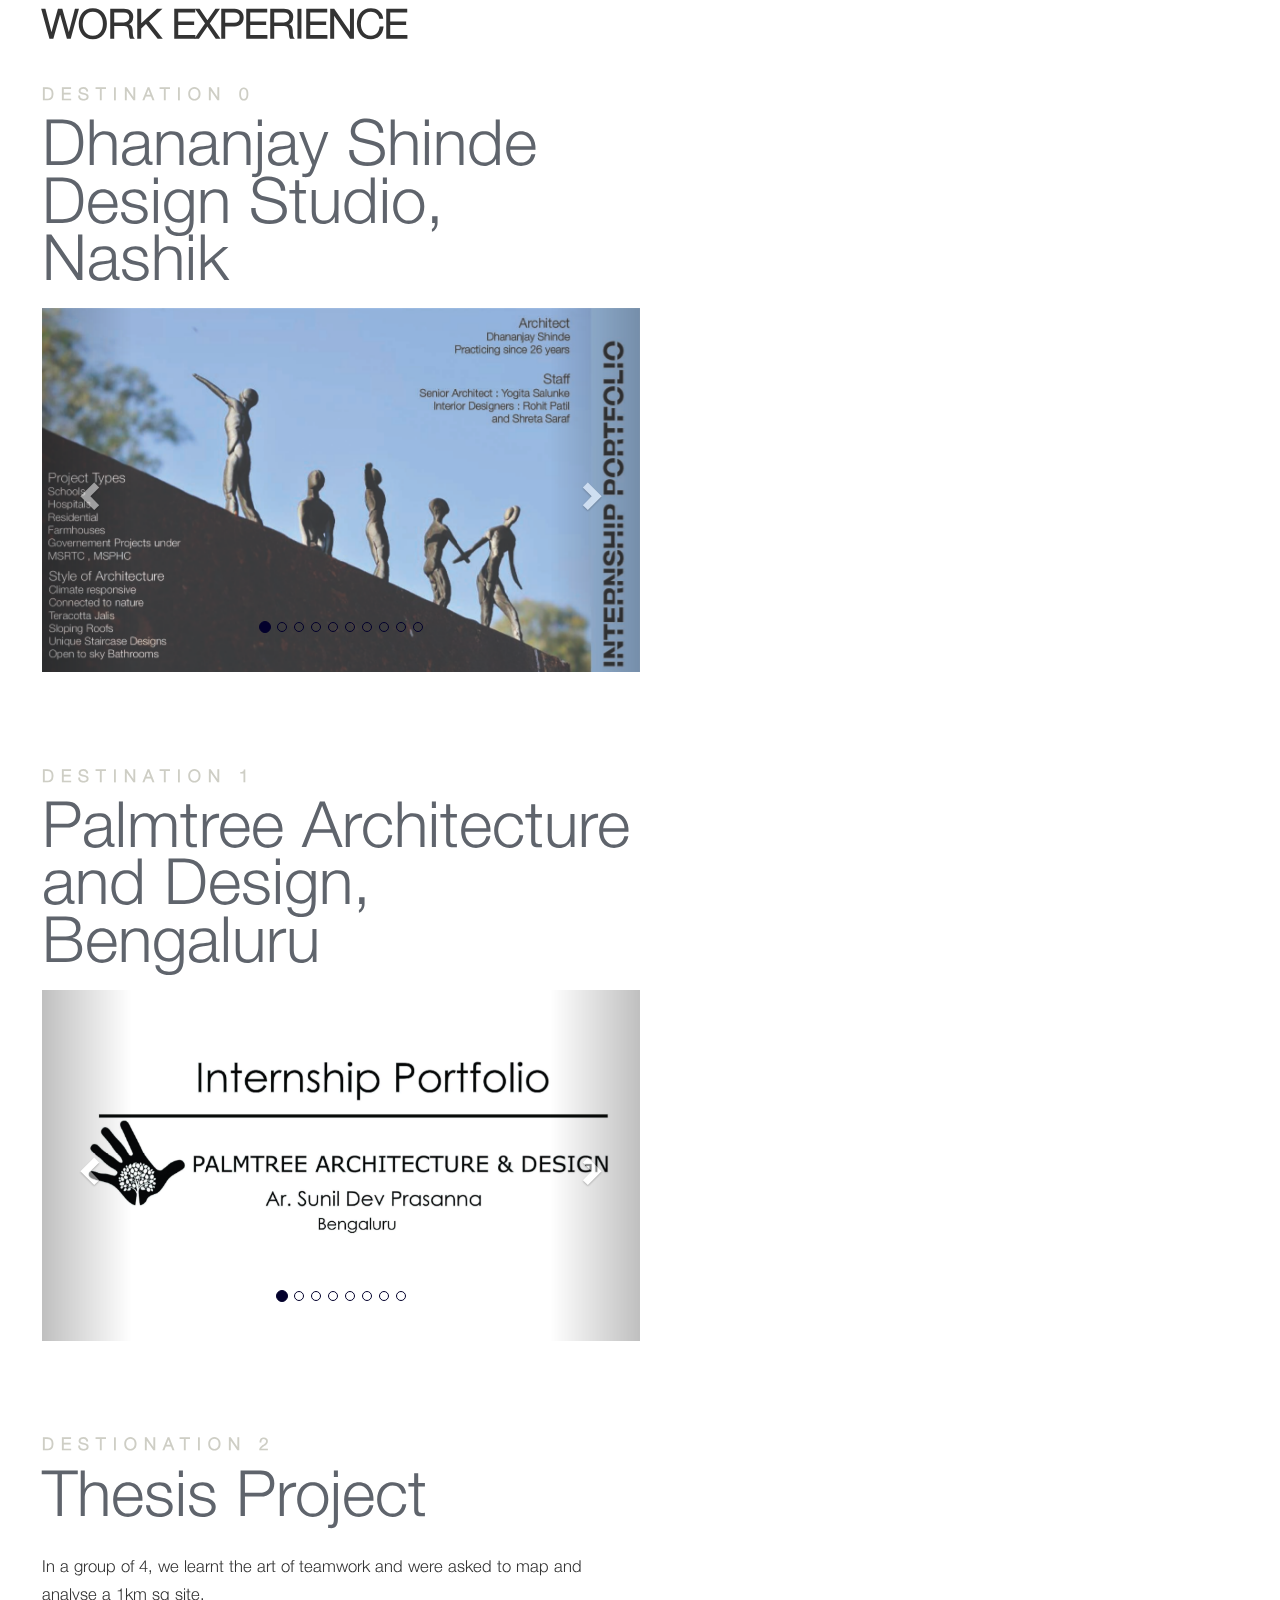
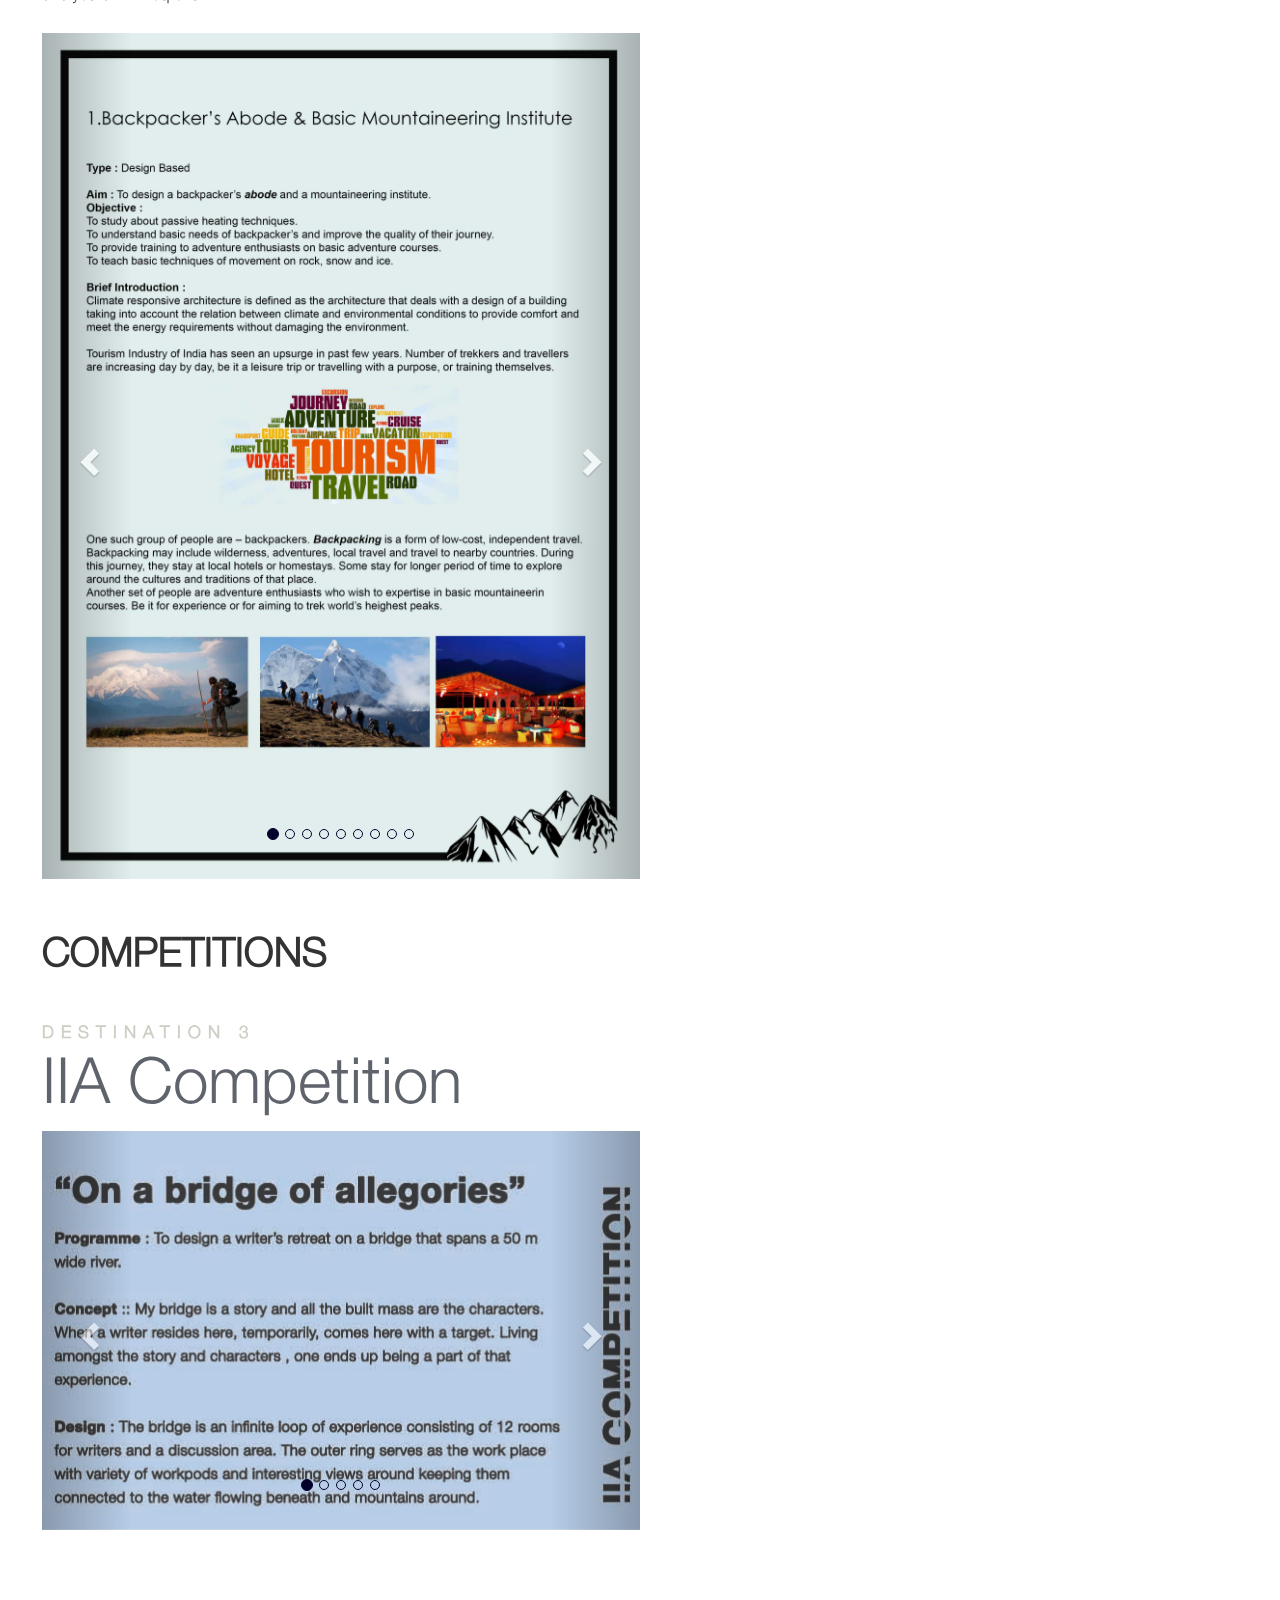
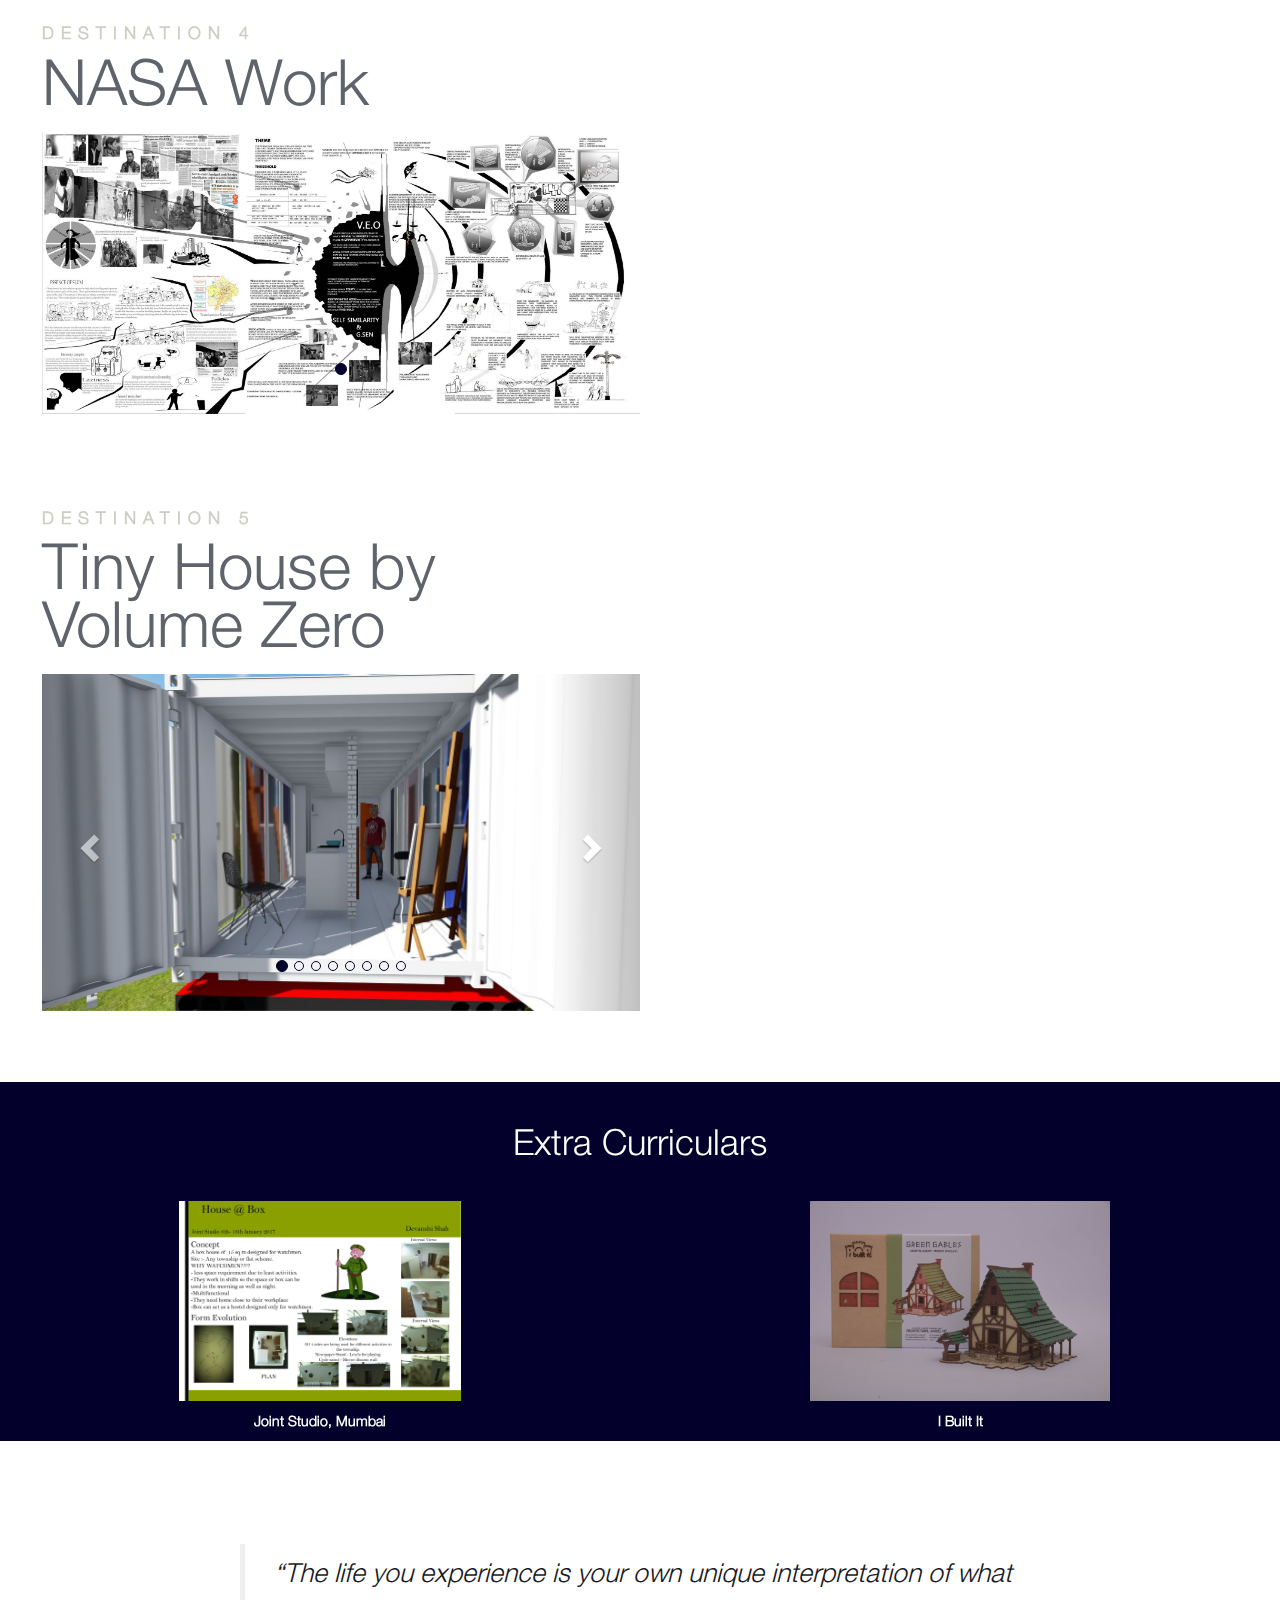
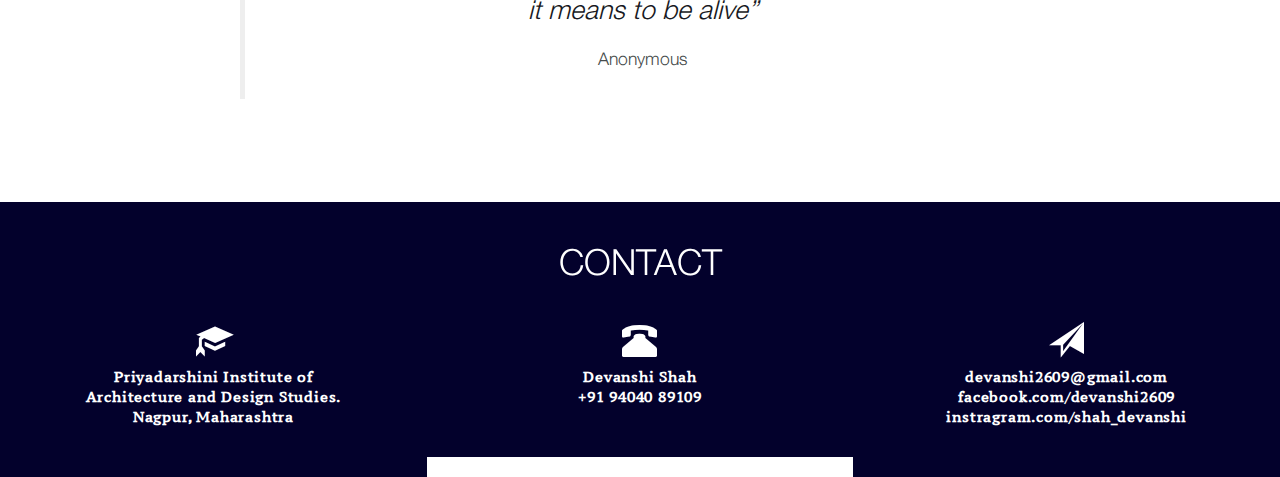
==== commit 2bb9b73d: "Updated new images and destinations" ====
--- a/index.html
+++ b/index.html
@@ -173,7 +173,9 @@
 
 		<!-- Destination 0 -->
 			<section class="js-section" data-zoom-middle="2">
-				<h2><span class="title-up">Destination 0</span><span class="title-down">Stance Museum</span></h2>
+				<h3 style="font-weight: 700; font-size: 40px">WORK EXPERIENCE</h3>
+				<br />
+				<h2><span class="title-up">Destination 0</span><span class="title-down">Dhananjay Shinde Design Studio, Nashik</span></h2>
 					<div id="myCarousel0" class="carousel slide" data-ride="carousel" data-interval="10000">
 					    <ol class="carousel-indicators">
 					      <li data-target="#competitionCarousel1" data-slide-to="0" class="active"></li>
@@ -189,51 +191,39 @@
 					    </ol>
 					    <div class="carousel-inner">
 
-					      <div class="item active">
-					        <img class="js-image" src="img/destination/dest2/000.jpg" alt="Los Angeles" style="width:100%;">
-					      </div>
-
-					      <div class="item">
-					        <img class="js-image" src="img/destination/dest2/00.jpg" alt="Los Angeles" style="width:100%;">
-					      </div>
-
-					      <div class="item">
-					        <img class="js-image" src="img/destination/dest2/0.jpg" alt="Los Angeles" style="width:100%;">
-					      </div>
-
-					      <div class="item">
-					        <img class="js-image" src="img/destination/dest2/1.jpg" alt="Los Angeles" style="width:100%;">
-					      </div>
-
-					      <div class="item">
-					        <img class="js-image" src="img/destination/dest2/2.jpg" alt="Chicago" style="width:100%;">
-					      </div>
-					    
-					      <div class="item">
-					        <img class="js-image" src="img/destination/dest2/3.jpg" alt="Loading..." style="width:100%;">
-					      </div>
-
-					      <div class="item">
-					        <img class="js-image" src="img/destination/dest2/4.jpg" alt="Loading..." style="width:100%;">
-					      </div>
-
-					      <div class="item">
-					        <img class="js-image" src="img/destination/dest2/5.jpg" alt="Loading..." style="width:100%;">
-					      </div>
-
-					      <div class="item">
-					        <img class="js-image" src="img/destination/dest2/6.jpg" alt="Loading..." style="width:100%;">
-					      </div>
-
-					      <div class="item">
-					        <img class="js-image" src="img/destination/dest2/7.jpg" alt="Loading..." style="width:100%;">
-					      </div>
-
-					      <div class="item">
-					        <img class="js-image" src="img/destination/dest2/8.jpg" alt="Loading..." style="width:100%;">
-					      </div>
-
-					    </div>
+					    		<div class="item active">
+					    	    <img class="js-image" src="img/destination/dest5/1.jpg" alt="Los Angeles" style="width:100%;">
+					    	  </div>
+
+					    	  <div class="item">
+					    	    <img class="js-image" src="img/destination/dest5/2.jpg" alt="Chicago" style="width:100%;">
+					    	  </div>
+					    	
+					    	  <div class="item">
+					    	    <img class="js-image" src="img/destination/dest5/3.jpg" alt="New york" style="width:100%;">
+					    	  </div>
+
+					    	  <div class="item">
+					    	    <img class="js-image" src="img/destination/dest5/4.jpg" alt="New york" style="width:100%;">
+					    	  </div>
+
+					    	  <div class="item">
+					    	    <img class="js-image" src="img/destination/dest5/5.jpg" alt="New york" style="width:100%;">
+					    	  </div>
+
+					    	  <div class="item">
+					    	    <img class="js-image" src="img/destination/dest5/6.jpg" alt="New york" style="width:100%;">
+					    	  </div>
+
+					    	  <div class="item">
+					    	    <img class="js-image" src="img/destination/dest5/7.jpg" alt="New york" style="width:100%;">
+					    	  </div>
+
+					    	  <div class="item">
+					    	    <img class="js-image" src="img/destination/dest5/8.jpg" alt="New york" style="width:100%;">
+					    	  </div>
+
+					    	</div>
 
 					    <!-- Left and right controls -->
 					    <a class="left carousel-control" href="#myCarousel0" data-slide="prev">
@@ -247,7 +237,7 @@
 
 		<!-- Destination 1 -->
 			<section class="js-section" data-zoom-start="2">
-				<h2><span class="title-up">Destination 1</span><span class="title-down">Pilgrimage Centre</span></h2>
+				<h2><span class="title-up">Destination 1</span><span class="title-down">Palmtree Architecture and Design, Bengaluru</span></h2>
 				
 					<div id="myCarousel1" class="carousel slide" data-ride="carousel" data-interval="15000">
 						<ol class="carousel-indicators">
@@ -259,62 +249,70 @@
 					      <li data-target="#competitionCarousel1" data-slide-to="5"></li>
 					      <li data-target="#competitionCarousel1" data-slide-to="6"></li>
 					      <li data-target="#competitionCarousel1" data-slide-to="7"></li>
-					      <li data-target="#competitionCarousel1" data-slide-to="8"></li>
-					      <li data-target="#competitionCarousel1" data-slide-to="8"></li>
-					      <li data-target="#competitionCarousel1" data-slide-to="8"></li>
 					    </ol>
 
 					    <div class="carousel-inner">
 
-					    <div class="item active">
-					        <img class="js-image" src="img/destination/dest3/00.jpg" alt="Los Angeles" style="width:100%;">
-					      </div>
-
-					      <div class="item">
-					        <img class="js-image" src="img/destination/dest3/0.jpg" alt="Chicago" style="width:100%;">
-					      </div>
-
-					      <div class="item">
-					        <img class="js-image" src="img/destination/dest3/pc1.jpg" alt="Loading..." style="width:100%;">
-					      </div>
-
-					      <div class="item">
-					        <img class="js-image" src="img/destination/dest3/pc2.jpg" alt="Loading..." style="width:100%;">
-					      </div>
-
-					      <div class="item">
-					        <img class="js-image" src="img/destination/dest3/pc3.jpg" alt="Loading..." style="width:100%;">
-					      </div>
-
-					      <div class="item">
-					        <img class="js-image" src="img/destination/dest3/2.jpg" alt="Loading..." style="width:100%;">
-					      </div>
-					    
-					      <div class="item">
-					        <img class="js-image" src="img/destination/dest3/3.jpg" alt="Loading..." style="width:100%;">
-					      </div>
-
-					      <div class="item">
-					        <img class="js-image" src="img/destination/dest3/4.jpg" alt="Loading..." style="width:100%;">
-					      </div>
-
-					      <div class="item">
-					        <img class="js-image" src="img/destination/dest3/5.jpg" alt="Loading..." style="width:100%;">
-					      </div>
-
-					      <div class="item">
-					        <img class="js-image" src="img/destination/dest3/6.jpg" alt="Loading..." style="width:100%;">
-					      </div>
-
-					      <div class="item">
-					        <img class="js-image" src="img/destination/dest3/7.jpg" alt="Loading..." style="width:100%;">
-					      </div>
-
-					      <div class="item">
-					        <img class="js-image" src="img/destination/dest3/8.jpg" alt="Loading..." style="width:100%;">
-					      </div>
-
-				    </div>
+					    	<div class="item active">
+					        	<img class="js-image" src="img/destination/dest2/00.jpg" alt="Los Angeles" style="width:100%;">
+					      	</div>
+
+					      <div class="item">
+					        <img class="js-image" src="img/destination/dest2/01.jpg" alt="Los Angeles" style="width:100%;">
+					      </div>
+
+					      <div class="item">
+					        <img class="js-image" src="img/destination/dest2/02.jpg" alt="Chicago" style="width:100%;">
+					      </div>
+					    
+					      <div class="item">
+					        <img class="js-image" src="img/destination/dest2/03.jpg" alt="Loading..." style="width:100%;">
+					      </div>
+
+					      <div class="item">
+					        <img class="js-image" src="img/destination/dest2/04.jpg" alt="Loading..." style="width:100%;">
+					      </div>
+
+					      <div class="item">
+					        <img class="js-image" src="img/destination/dest2/05.jpg" alt="Loading..." style="width:100%;">
+					      </div>
+
+					      <div class="item">
+					        <img class="js-image" src="img/destination/dest2/06.jpg" alt="Loading..." style="width:100%;">
+					      </div>
+
+					      <div class="item">
+					        <img class="js-image" src="img/destination/dest2/07.jpg" alt="Loading..." style="width:100%;">
+					      </div>
+
+					      <div class="item">
+					        <img class="js-image" src="img/destination/dest2/08.jpg" alt="Loading..." style="width:100%;">
+					      </div>
+
+					      <div class="item">
+					        <img class="js-image" src="img/destination/dest2/09.jpg" alt="Loading..." style="width:100%;">
+					      </div>
+
+					      <div class="item">
+					        <img class="js-image" src="img/destination/dest2/10.jpg" alt="Loading..." style="width:100%;">
+					      </div>
+
+					      <div class="item">
+					        <img class="js-image" src="img/destination/dest2/11.jpg" alt="Loading..." style="width:100%;">
+					      </div>
+
+					      <div class="item">
+					        <img class="js-image" src="img/destination/dest2/12.jpg" alt="Loading..." style="width:100%;">
+					      </div>
+
+					      <div class="item">
+					        <img class="js-image" src="img/destination/dest2/13.jpg" alt="Loading..." style="width:100%;">
+					      </div>
+
+					      <div class="item">
+					        <img class="js-image" src="img/destination/dest2/14.jpg" alt="Loading..." style="width:100%;">
+					      </div>
+
 
 					    <!-- Left and right controls -->
 					    <a class="left carousel-control" href="#myCarousel1" data-slide="prev">
@@ -328,7 +326,7 @@
 
 			<!-- Destination 2  -->
 			<section class="js-section" data-zoom-start="2.5" data-stay="true">
-				<h2><span class="title-up">Destionation 2</span><span class="title-down">Urban Design</span></h2>
+				<h2><span class="title-up">Destionation 2</span><span class="title-down">Thesis Project</span></h2>
 				<p>In a group of 4, we learnt the art of teamwork and were asked to map and analyse a 1km sq site.</p>
 				
 				<div id="myCarousel2" class="carousel slide" data-ride="carousel" data-interval="5000">
@@ -345,8 +343,39 @@
 				    </ol>
 
 				    <div class="carousel-inner">
-				    <div class="item active">
-				        <img class="js-image" src="img/destination/dest4/0.jpg" alt="Loading..." style="width:100%;">
+
+				    	<div class="item active">
+
+					        <img class="js-image" src="img/destination/dest3/00.jpg" alt="Chicago" style="width:100%;">
+					      </div>
+
+					      <div class="item">
+					        <img class="js-image" src="img/destination/dest3/01.jpg" alt="Loading..." style="width:100%;">
+					      </div>
+
+					      <div class="item">
+					        <img class="js-image" src="img/destination/dest3/02.jpg" alt="Loading..." style="width:100%;">
+					      </div>
+
+					      <div class="item">
+					        <img class="js-image" src="img/destination/dest3/03.jpg" alt="Loading..." style="width:100%;">
+					      </div>
+
+					      <div class="item">
+					        <img class="js-image" src="img/destination/dest3/04.jpg" alt="Loading..." style="width:100%;">
+					      </div>
+					    
+					      <div class="item">
+					        <img class="js-image" src="img/destination/dest3/05.jpg" alt="Loading..." style="width:100%;">
+					      </div>
+
+					      <div class="item">
+					        <img class="js-image" src="img/destination/dest3/06.jpg" alt="Loading..." style="width:100%;">
+					      </div>
+
+				    </div>
+
+				        <!-- <img class="js-image" src="img/destination/dest4/0.jpg" alt="Loading..." style="width:100%;">
 				      </div>
 				      
 				      <div class="item">
@@ -381,7 +410,7 @@
 				        <img class="js-image" src="img/destination/dest4/8.jpg" alt="Loading..." style="width:100%;">
 				      </div>
 
-				    </div>
+				    </div> -->
 
 				    <!-- Left and right controls -->
 				    <a class="left carousel-control" href="#myCarousel2" data-slide="prev">
@@ -398,7 +427,9 @@
 			
 			<!-- Destination 3 -->
 			<section class="js-section" data-zoom-start="1.5">
-				<h2><span class="title-up">Destination 3</span><span class="title-down">IIA Competition</span></h2>
+				<h3 style="font-weight: 700; font-size: 40px; margin-top: 50px;">COMPETITIONS</h3>
+				<br />
+				<h2 style="padding-top: 10px;"><span class="title-up">Destination 3</span><span class="title-down">IIA Competition</span></h2>
 				
 				<div id="myCarousel3" class="carousel slide" data-ride="carousel" data-interval="5000">
 					<ol class="carousel-indicators">
@@ -475,7 +506,7 @@
 
 			<!-- Destination 5 -->
 			<section class="js-section" data-zoom-start="1.2">
-				<h2><span class="title-up">Destination 5</span><span class="title-down">Internship Portfolio</span></h2>
+				<h2><span class="title-up">Destination 5</span><span class="title-down">Tiny House by Volume Zero</span></h2>
 				<div id="myCarousel5" class="carousel slide" data-ride="carousel" data-interval="15000">
 					<ol class="carousel-indicators">
 				      <li data-target="#competitionCarousel1" data-slide-to="0" class="active"></li>
@@ -489,52 +520,37 @@
 				    </ol>
 
 				    <div class="carousel-inner">
+
 					    <div class="item active">
-					        <img class="js-image" src="img/destination/dest5/1.jpg" alt="Los Angeles" style="width:100%;">
-					    
-					      </div>
-
-					      <div class="item">
-					        <img class="js-image" src="img/destination/dest5/2.jpg" alt="Chicago" style="width:100%;">
-					    
-					      </div>
-					    
-					      <div class="item">
-					        <img class="js-image" src="img/destination/dest5/3.jpg" alt="New york" style="width:100%;">
-					    
-					      </div>
-
-					      <div class="item">
-					        <img class="js-image" src="img/destination/dest5/4.jpg" alt="New york" style="width:100%;">
-					    
-					      </div>
-
-					      <div class="item">
-					        <img class="js-image" src="img/destination/dest5/5.jpg" alt="New york" style="width:100%;">
-					    
-					      </div>
-					      <div class="item">
-					        <img class="js-image" src="img/destination/dest5/6.jpg" alt="New york" style="width:100%;">
-					    
-					      </div>
-					      <div class="item">
-					        <img class="js-image" src="img/destination/dest5/7.jpg" alt="New york" style="width:100%;">
-					    
-					      </div>
-					      <div class="item">
-					        <img class="js-image" src="img/destination/dest5/8.jpg" alt="New york" style="width:100%;">
-					    
-					      </div>
+					        <img class="js-image" src="img/destination/tinyhouse/1.jpeg" alt="Los Angeles" style="width:100%;">
+					      </div>
+
+					      <div class="item">
+					        <img class="js-image" src="img/destination/tinyhouse/2.jpeg" alt="Chicago" style="width:100%;">
+					      </div>
+					    
+					      <div class="item">
+					        <img class="js-image" src="img/destination/tinyhouse/3.jpeg" alt="New york" style="width:100%;">
+					      </div>
+
+					      <div class="item">
+					        <img class="js-image" src="img/destination/tinyhouse/4.jpeg" alt="New york" style="width:100%;">
+					      </div>
+
+					      <div class="item">
+					        <img class="js-image" src="img/destination/tinyhouse/5.jpeg" alt="New york" style="width:100%;">
+					      </div>
+
 					    </div>
 
-				    <!-- Left and right controls -->
-				    <a class="left carousel-control" href="#myCarousel5" data-slide="prev">
-				      <span class="glyphicon glyphicon-chevron-left"></span>
-				    </a>
-				    <a class="right carousel-control" href="#myCarousel5" data-slide="next">
-				      <span class="glyphicon glyphicon-chevron-right"></span>
-				    </a>
-				</div>
+					    <!-- Left and right controls -->
+					    <a class="left carousel-control" href="#myCarousel5" data-slide="prev">
+					      <span class="glyphicon glyphicon-chevron-left"></span>
+					    </a>
+					    <a class="right carousel-control" href="#myCarousel5" data-slide="next">
+					      <span class="glyphicon glyphicon-chevron-right"></span>
+					    </a>
+					</div>
 			</section>
 
 			<section class="js-section" data-stay="true" data-zoom-start="0.8"></section>
@@ -561,14 +577,14 @@
 
 	<section class="competition">
 		<div class="competition">
-		<h1>COMPETITIONS</h1>
+		<h1>Extra Curriculars</h1>
 		<div class="col-md-6 indivCompetition">
 			<img src="img/competition/joint/7.jpg" data-toggle="modal" data-target="#myModal3">
 			<p>Joint Studio, Mumbai</p>
 		</div>
 		<div class="col-md-6 indivCompetition">
-			<img src="img/competition/tinyhouse/1.jpg" data-toggle="modal" data-target="#myModal2">
-			<p>Tiny House</p>
+			<img src="img/competition/ibuiltit/01.jpg" data-toggle="modal" data-target="#myModal2">
+			<p>I Built It</p>
 		</div>
 		</div>
 	</section>
@@ -584,7 +600,7 @@
 				<span style="color: white;" class="glyphicon glyphicon-education"></span><p>Priyadarshini Institute of <br>Architecture and Design Studies.<br> Nagpur, Maharashtra <br></p>
 			</div>
 			<div class="col-md-4 indivCompetition">
-				<span style="color: white;" class="glyphicon glyphicon-phone-alt"></span><p>Devanshi Shah <br> +91 94040 89109<br> +91 78878 59866</p>
+				<span style="color: white;" class="glyphicon glyphicon-phone-alt"></span><p>Devanshi Shah <br> +91 94040 89109</p>
 			</div>
 			<div class="col-md-4 indivCompetition">
 				<span style="color: white;" class="glyphicon glyphicon-send"></span><p> devanshi2609@gmail.com<br> <a href="http://facebook.com/devanshi2609" style="text-decoration: none; color: white;" target="_blank">facebook.com/devanshi2609</a><br><a href="http://instragram.com/shah_devanshi" style="text-decoration: none; color: white;" target="_blank">instragram.com/shah_devanshi</a></p>
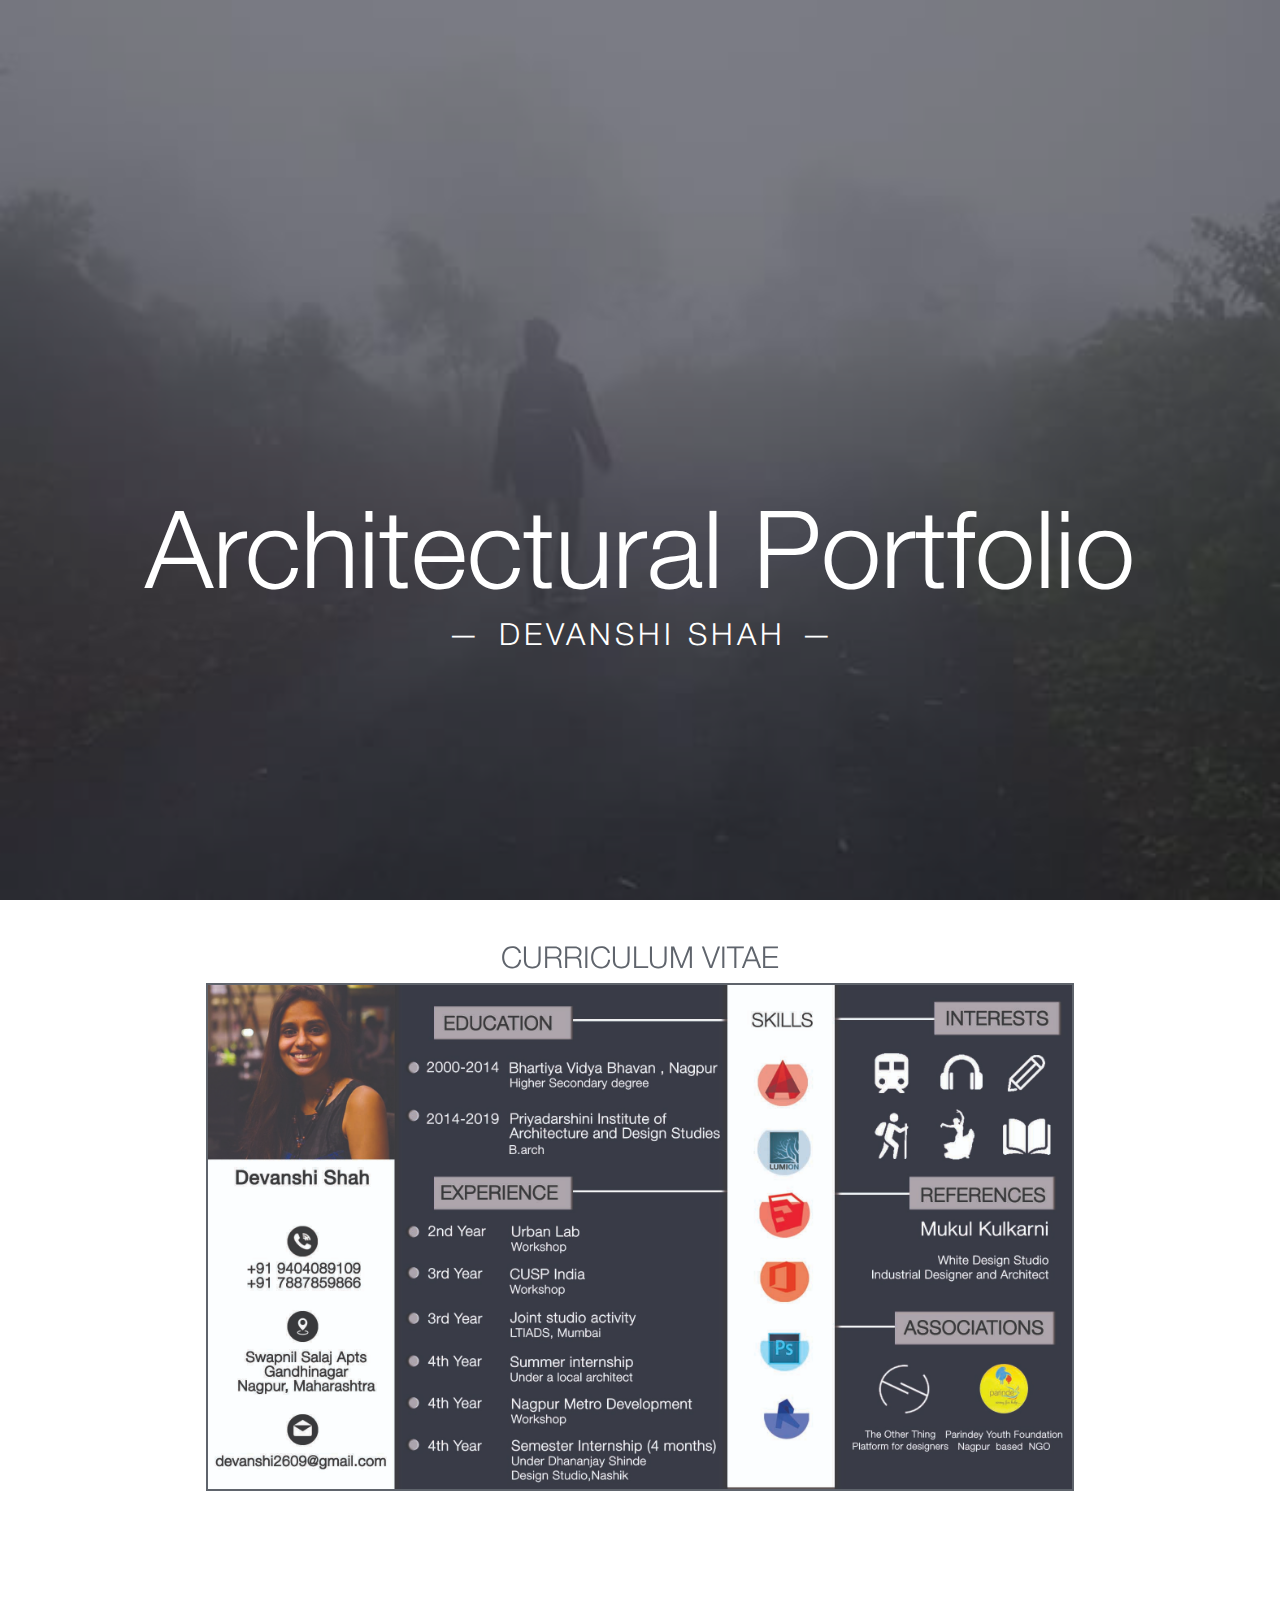
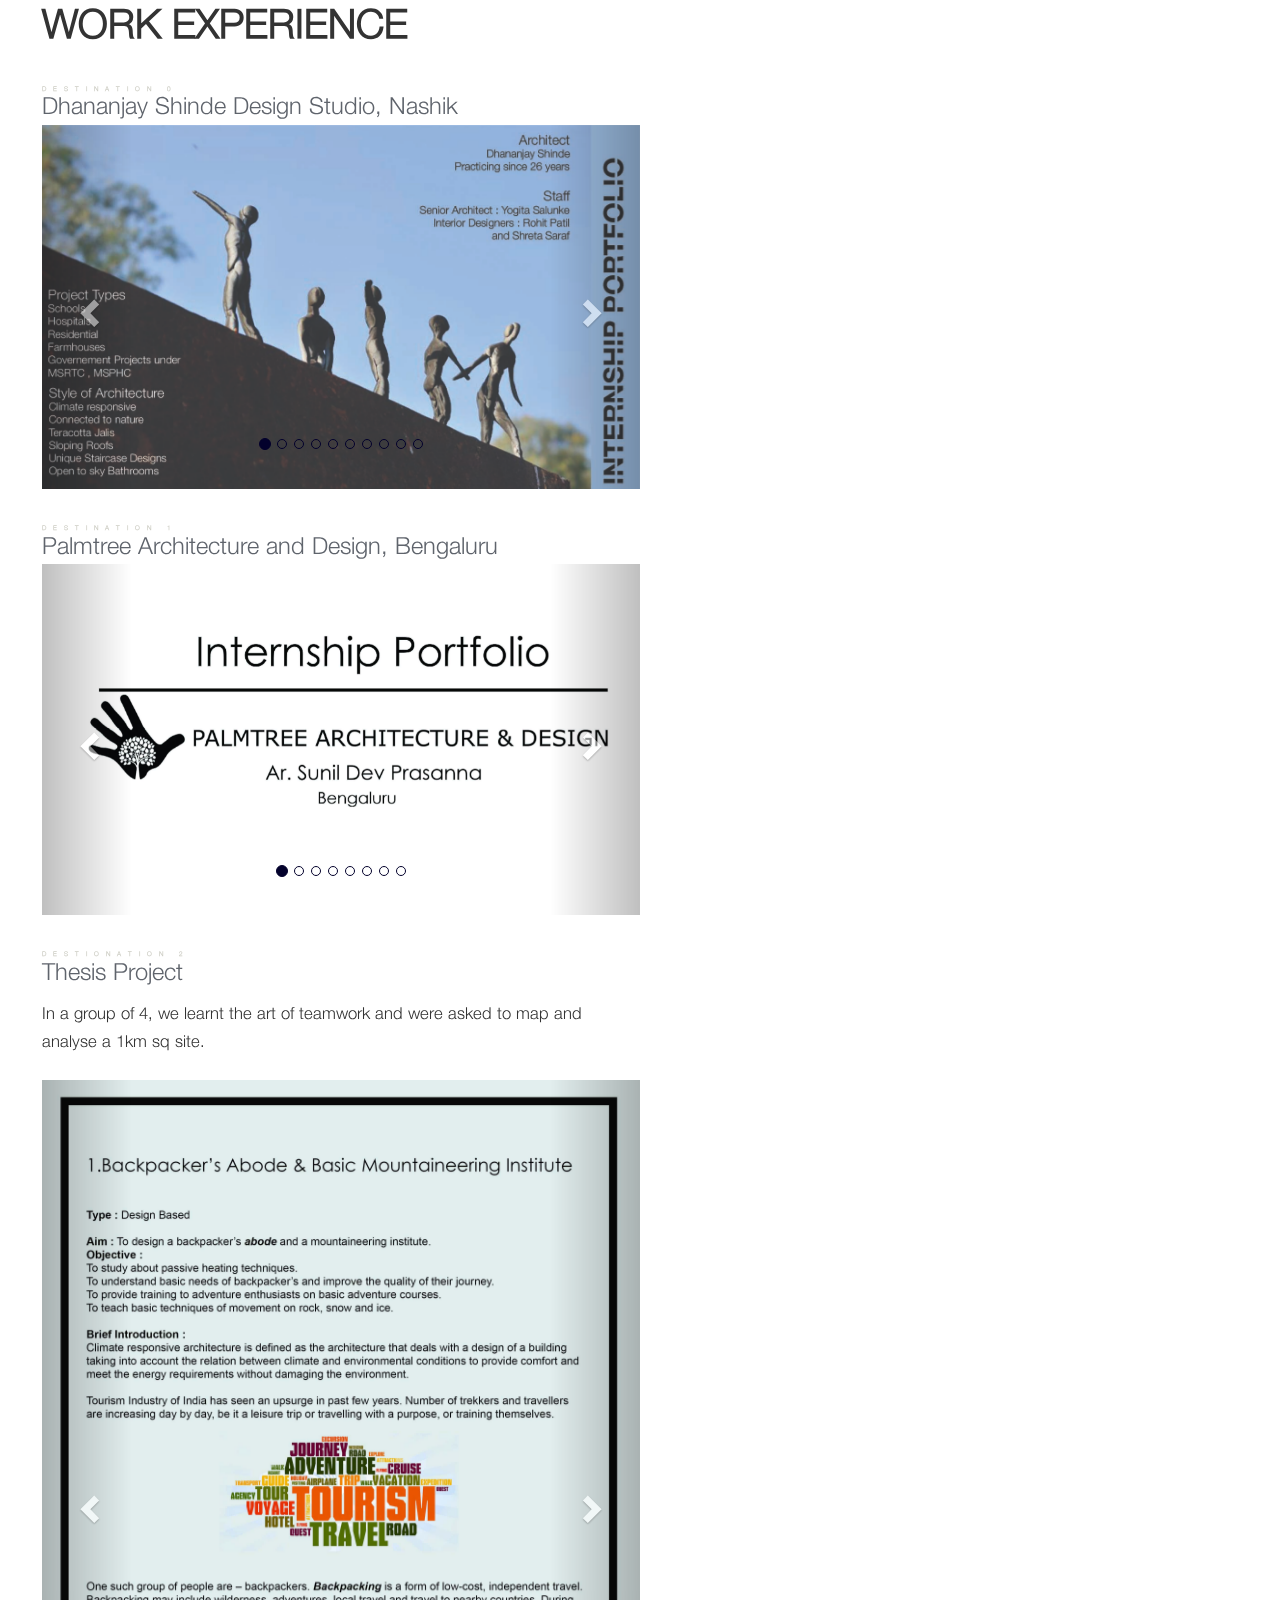
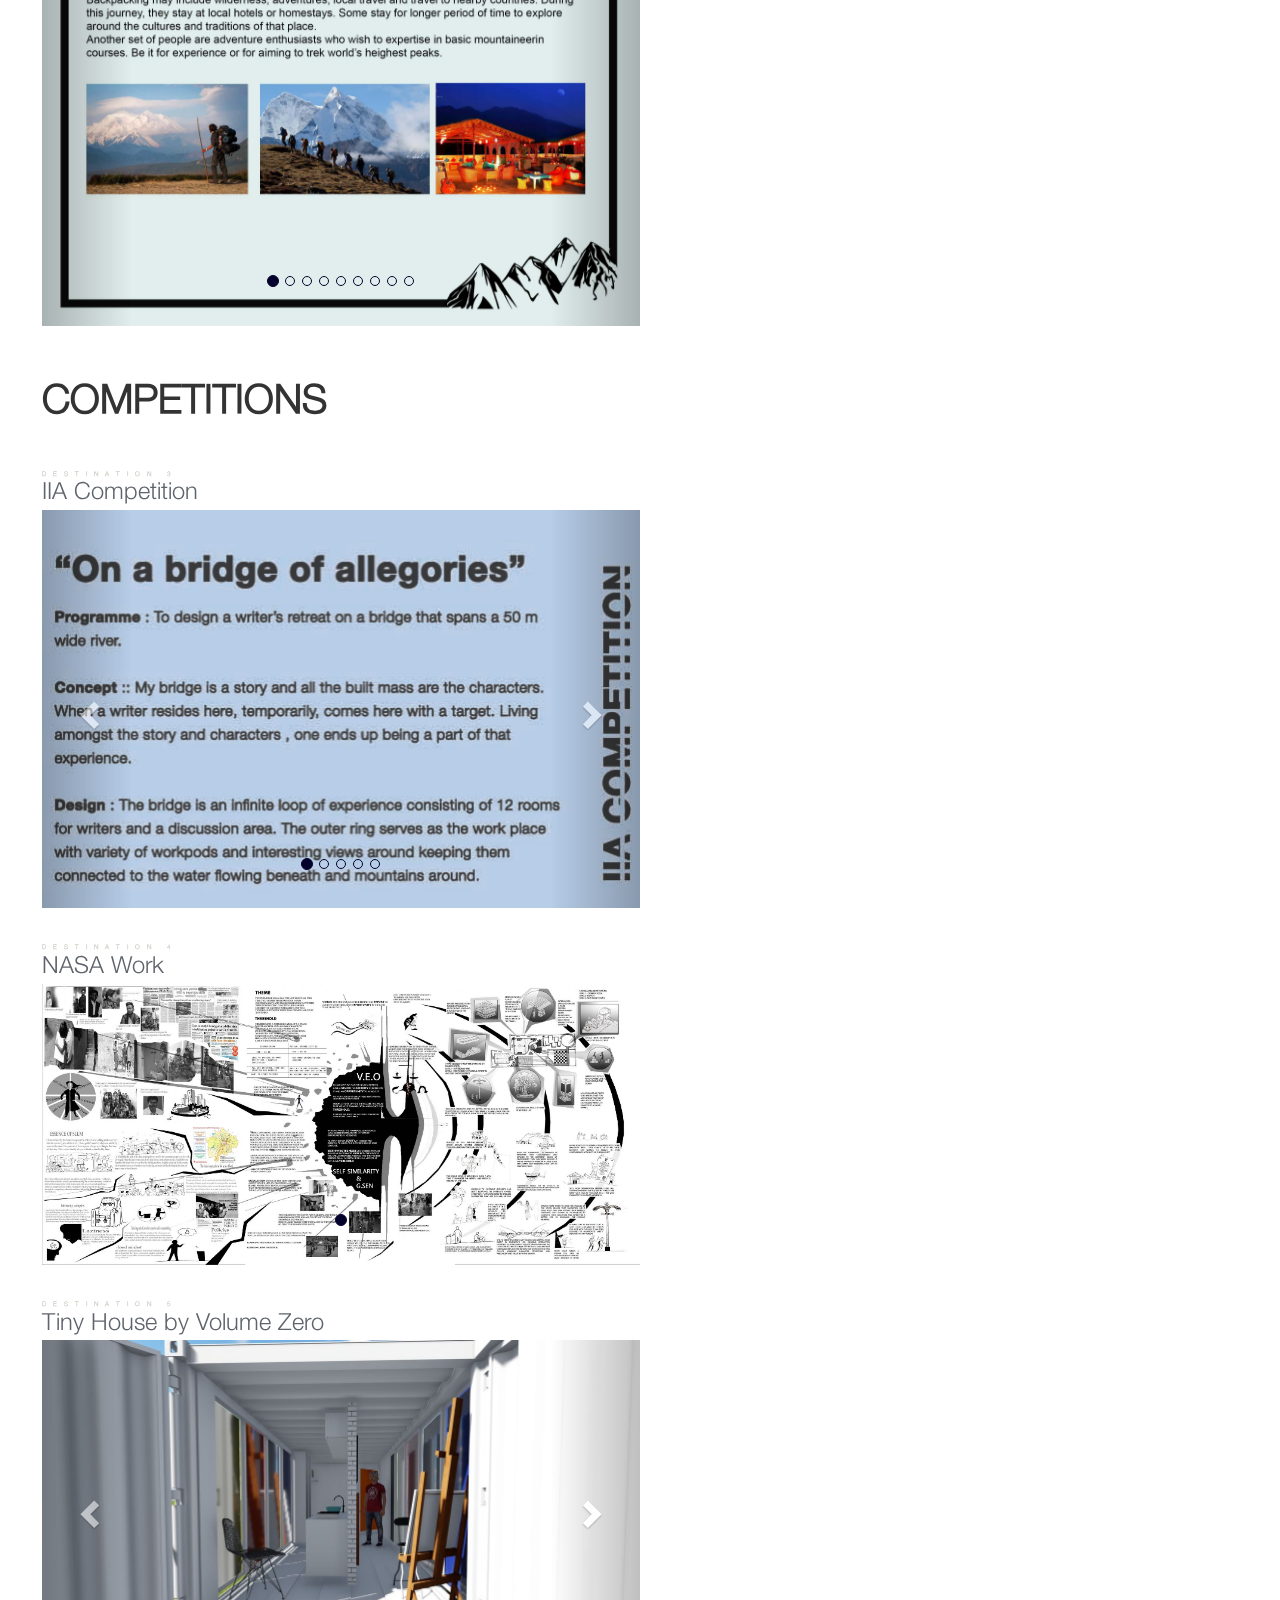
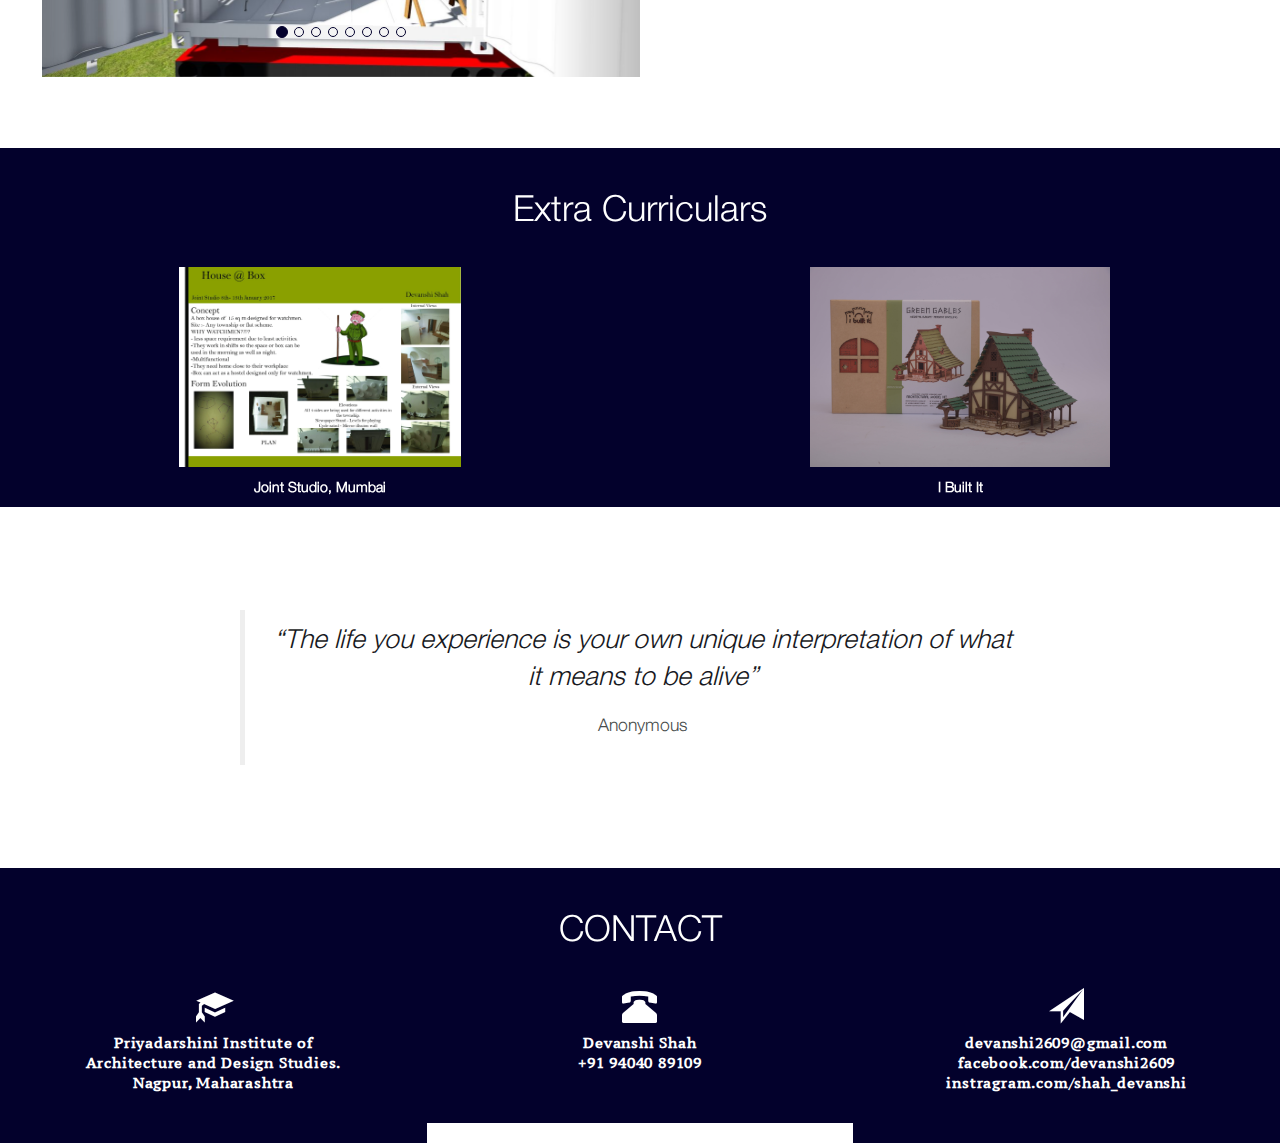
==== commit 74b40d48: "Decreased font size" ====
--- a/index.html
+++ b/index.html
@@ -175,7 +175,7 @@
 			<section class="js-section" data-zoom-middle="2">
 				<h3 style="font-weight: 700; font-size: 40px">WORK EXPERIENCE</h3>
 				<br />
-				<h2><span class="title-up">Destination 0</span><span class="title-down">Dhananjay Shinde Design Studio, Nashik</span></h2>
+				<h2 style="font-size: 1em;"><span class="title-up">Destination 0</span><span class="title-down">Dhananjay Shinde Design Studio, Nashik</span></h2>
 					<div id="myCarousel0" class="carousel slide" data-ride="carousel" data-interval="10000">
 					    <ol class="carousel-indicators">
 					      <li data-target="#competitionCarousel1" data-slide-to="0" class="active"></li>
@@ -237,7 +237,7 @@
 
 		<!-- Destination 1 -->
 			<section class="js-section" data-zoom-start="2">
-				<h2><span class="title-up">Destination 1</span><span class="title-down">Palmtree Architecture and Design, Bengaluru</span></h2>
+				<h2 style="font-size: 1em;"><span class="title-up">Destination 1</span><span class="title-down">Palmtree Architecture and Design, Bengaluru</span></h2>
 				
 					<div id="myCarousel1" class="carousel slide" data-ride="carousel" data-interval="15000">
 						<ol class="carousel-indicators">
@@ -326,7 +326,7 @@
 
 			<!-- Destination 2  -->
 			<section class="js-section" data-zoom-start="2.5" data-stay="true">
-				<h2><span class="title-up">Destionation 2</span><span class="title-down">Thesis Project</span></h2>
+				<h2 style="font-size: 1em;"><span class="title-up">Destionation 2</span><span class="title-down">Thesis Project</span></h2>
 				<p>In a group of 4, we learnt the art of teamwork and were asked to map and analyse a 1km sq site.</p>
 				
 				<div id="myCarousel2" class="carousel slide" data-ride="carousel" data-interval="5000">
@@ -429,7 +429,7 @@
 			<section class="js-section" data-zoom-start="1.5">
 				<h3 style="font-weight: 700; font-size: 40px; margin-top: 50px;">COMPETITIONS</h3>
 				<br />
-				<h2 style="padding-top: 10px;"><span class="title-up">Destination 3</span><span class="title-down">IIA Competition</span></h2>
+				<h2 style="padding-top: 10px; font-size:1em;"><span class="title-up">Destination 3</span><span class="title-down">IIA Competition</span></h2>
 				
 				<div id="myCarousel3" class="carousel slide" data-ride="carousel" data-interval="5000">
 					<ol class="carousel-indicators">
@@ -479,7 +479,7 @@
 
 			<!-- Destination 4 -->
 			<section class="js-section" data-zoom-start="1.5" data-zoom-middle="1" data-icon="img/plane.svg">
-				<h2><span class="title-up">Destination 4</span><span class="title-down">NASA Work</span></h2>
+				<h2 style="font-size: 1em;"><span class="title-up">Destination 4</span><span class="title-down">NASA Work</span></h2>
 
 				<div id="myCarousel4" class="carousel slide" data-ride="carousel">
 					<ol class="carousel-indicators">
@@ -506,7 +506,7 @@
 
 			<!-- Destination 5 -->
 			<section class="js-section" data-zoom-start="1.2">
-				<h2><span class="title-up">Destination 5</span><span class="title-down">Tiny House by Volume Zero</span></h2>
+				<h2 style="font-size: 1em;"><span class="title-up">Destination 5</span><span class="title-down">Tiny House by Volume Zero</span></h2>
 				<div id="myCarousel5" class="carousel slide" data-ride="carousel" data-interval="15000">
 					<ol class="carousel-indicators">
 				      <li data-target="#competitionCarousel1" data-slide-to="0" class="active"></li>
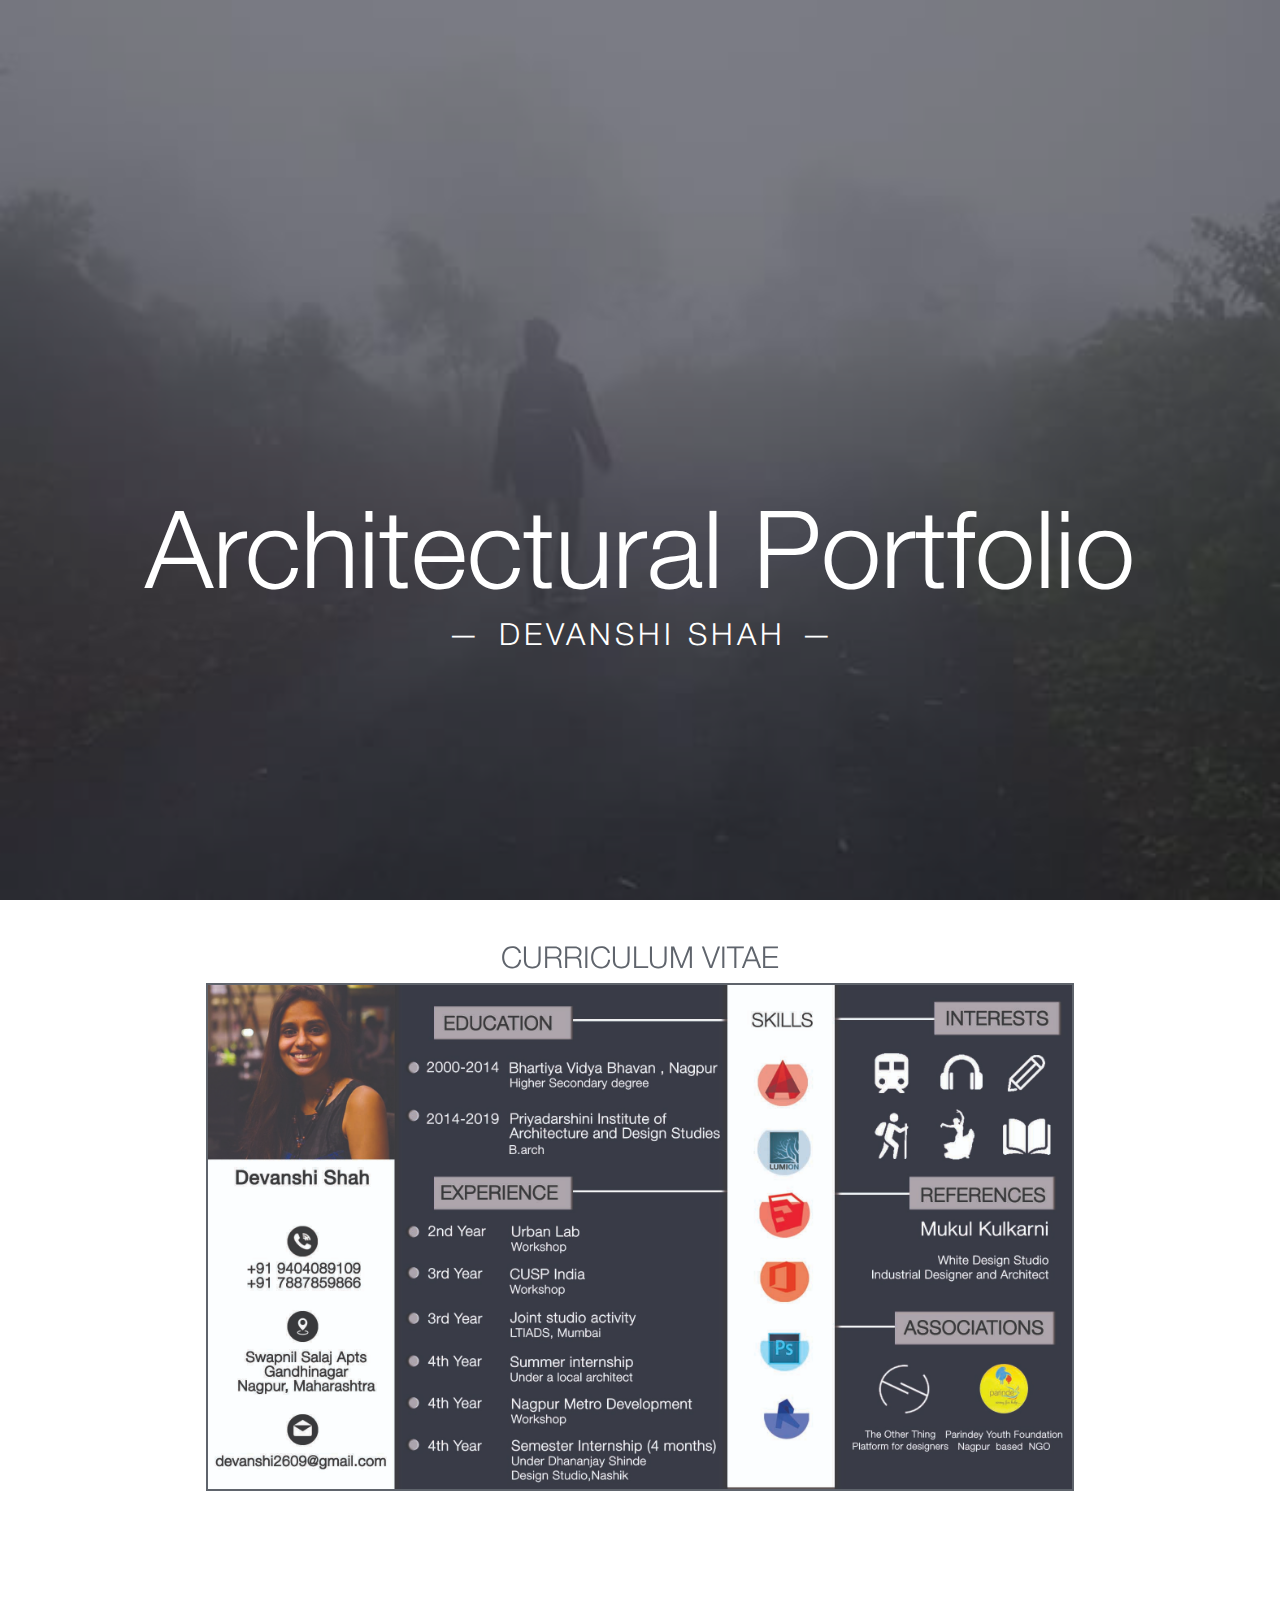
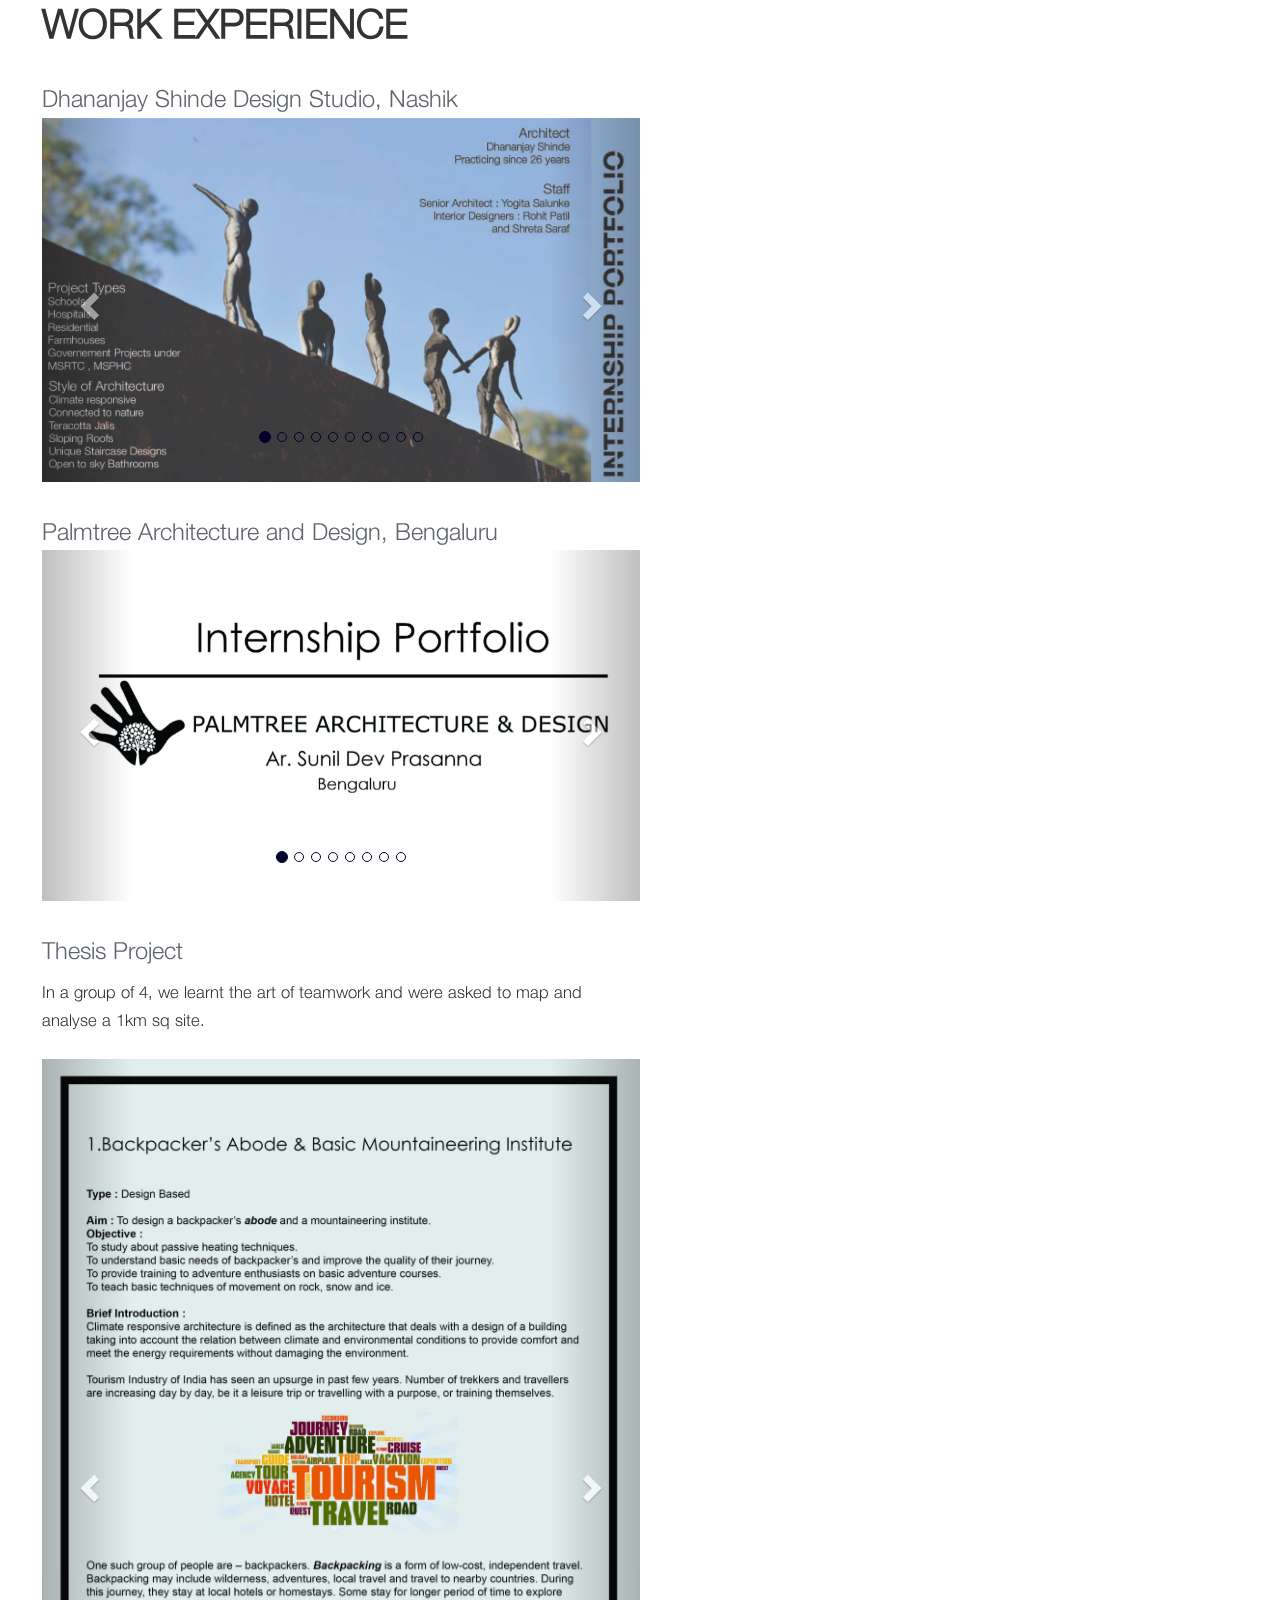
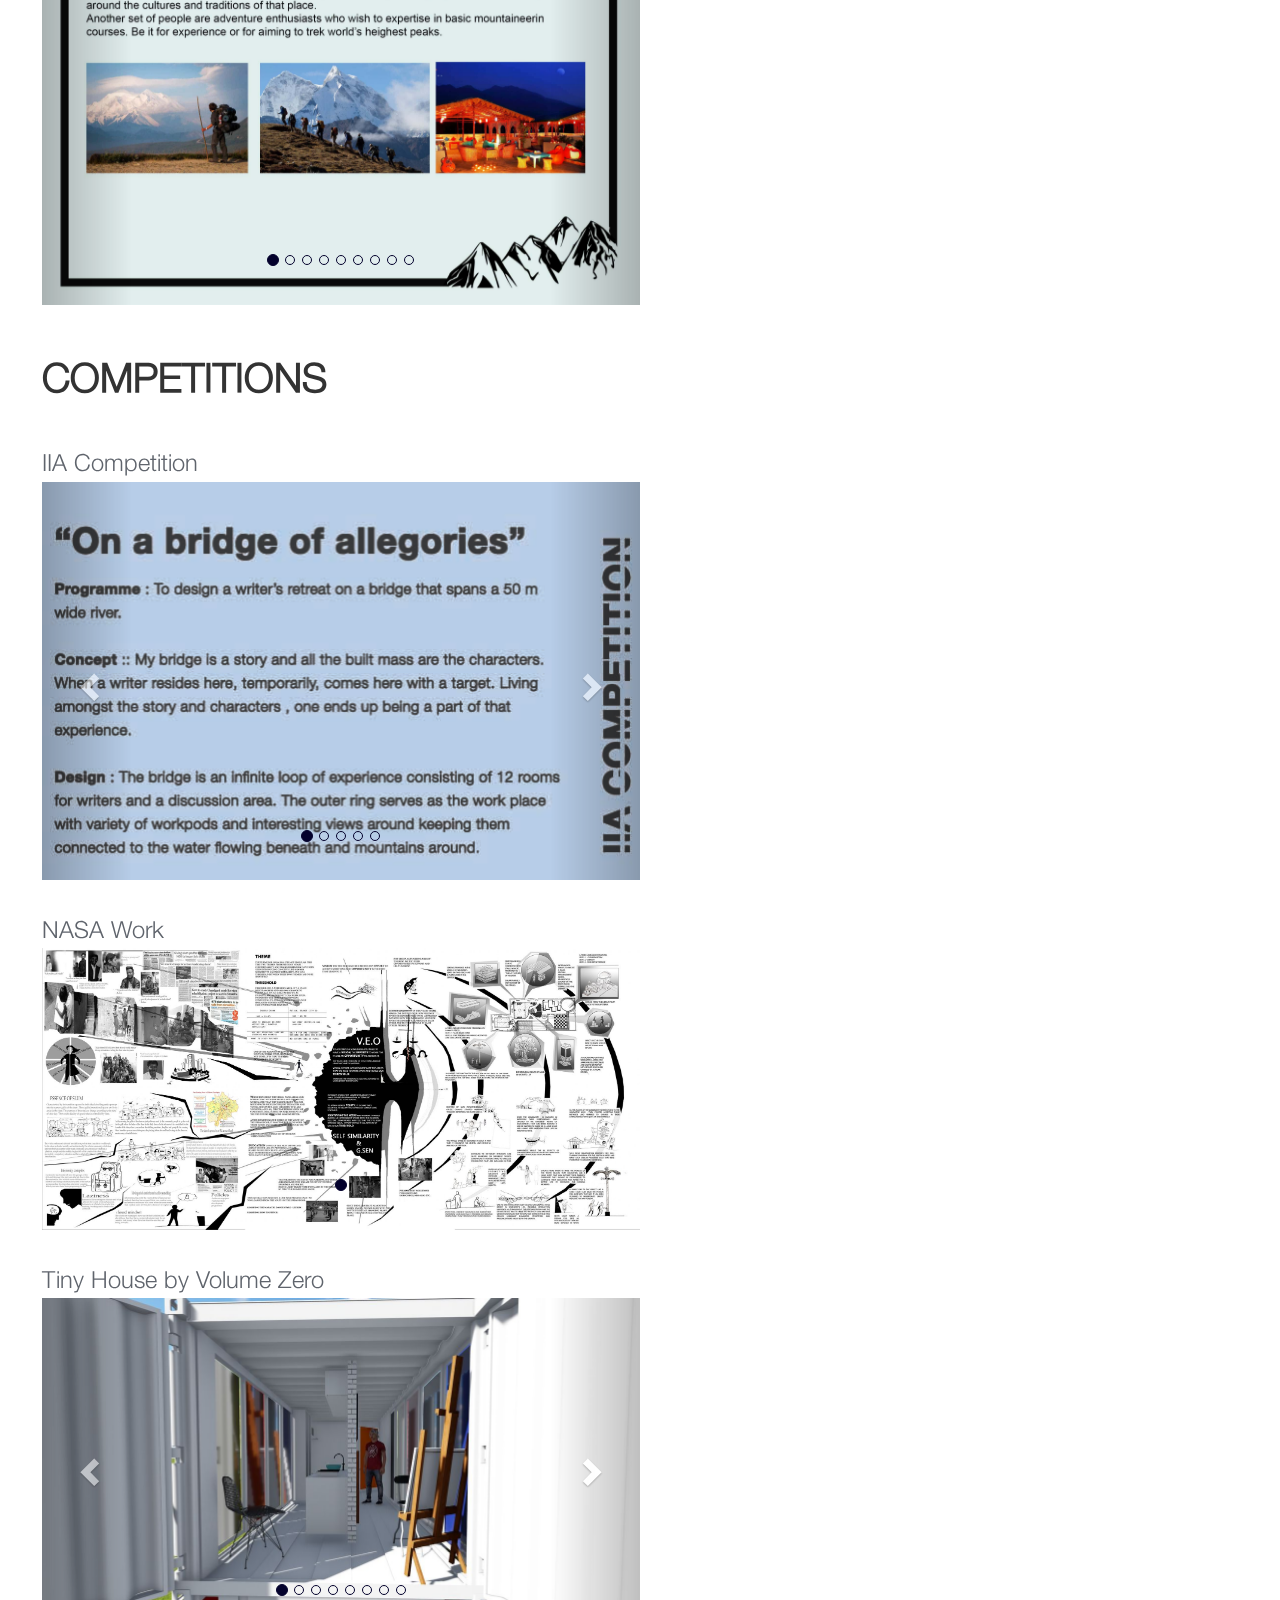
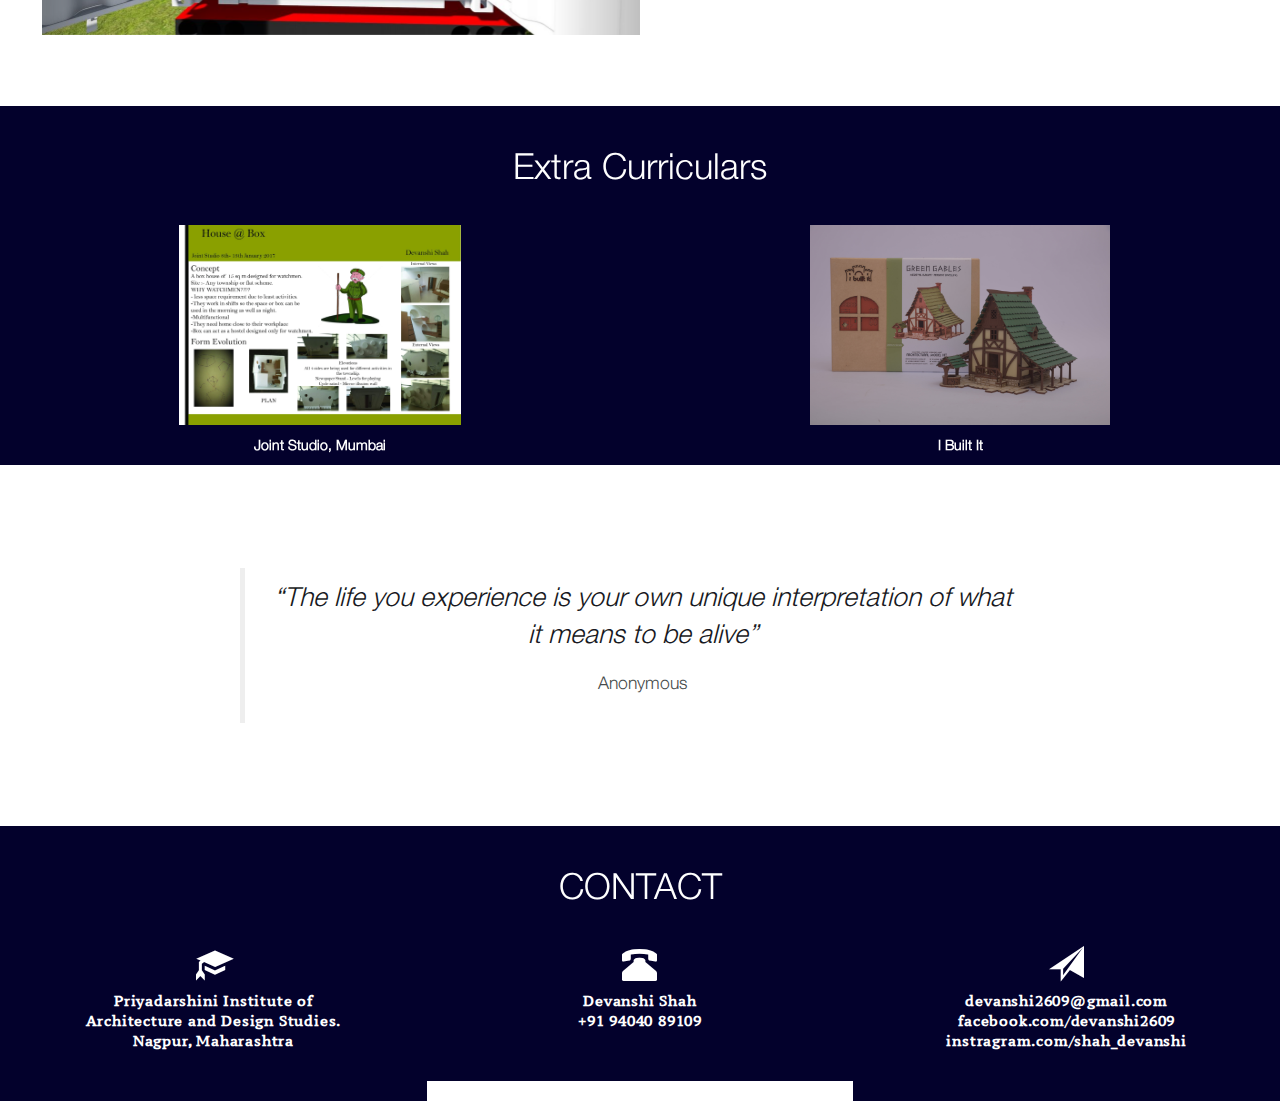
==== commit fa22fb71: "Remove 'Destination'" ====
--- a/index.html
+++ b/index.html
@@ -175,7 +175,7 @@
 			<section class="js-section" data-zoom-middle="2">
 				<h3 style="font-weight: 700; font-size: 40px">WORK EXPERIENCE</h3>
 				<br />
-				<h2 style="font-size: 1em;"><span class="title-up">Destination 0</span><span class="title-down">Dhananjay Shinde Design Studio, Nashik</span></h2>
+				<h2 style="font-size: 1em;"><span class="title-up"></span><span class="title-down">Dhananjay Shinde Design Studio, Nashik</span></h2>
 					<div id="myCarousel0" class="carousel slide" data-ride="carousel" data-interval="10000">
 					    <ol class="carousel-indicators">
 					      <li data-target="#competitionCarousel1" data-slide-to="0" class="active"></li>
@@ -237,7 +237,7 @@
 
 		<!-- Destination 1 -->
 			<section class="js-section" data-zoom-start="2">
-				<h2 style="font-size: 1em;"><span class="title-up">Destination 1</span><span class="title-down">Palmtree Architecture and Design, Bengaluru</span></h2>
+				<h2 style="font-size: 1em;"><span class="title-up"></span><span class="title-down">Palmtree Architecture and Design, Bengaluru</span></h2>
 				
 					<div id="myCarousel1" class="carousel slide" data-ride="carousel" data-interval="15000">
 						<ol class="carousel-indicators">
@@ -326,7 +326,7 @@
 
 			<!-- Destination 2  -->
 			<section class="js-section" data-zoom-start="2.5" data-stay="true">
-				<h2 style="font-size: 1em;"><span class="title-up">Destionation 2</span><span class="title-down">Thesis Project</span></h2>
+				<h2 style="font-size: 1em;"><span class="title-up"></span><span class="title-down">Thesis Project</span></h2>
 				<p>In a group of 4, we learnt the art of teamwork and were asked to map and analyse a 1km sq site.</p>
 				
 				<div id="myCarousel2" class="carousel slide" data-ride="carousel" data-interval="5000">
@@ -429,7 +429,7 @@
 			<section class="js-section" data-zoom-start="1.5">
 				<h3 style="font-weight: 700; font-size: 40px; margin-top: 50px;">COMPETITIONS</h3>
 				<br />
-				<h2 style="padding-top: 10px; font-size:1em;"><span class="title-up">Destination 3</span><span class="title-down">IIA Competition</span></h2>
+				<h2 style="padding-top: 10px; font-size:1em;"><span class="title-up"></span><span class="title-down">IIA Competition</span></h2>
 				
 				<div id="myCarousel3" class="carousel slide" data-ride="carousel" data-interval="5000">
 					<ol class="carousel-indicators">
@@ -479,7 +479,7 @@
 
 			<!-- Destination 4 -->
 			<section class="js-section" data-zoom-start="1.5" data-zoom-middle="1" data-icon="img/plane.svg">
-				<h2 style="font-size: 1em;"><span class="title-up">Destination 4</span><span class="title-down">NASA Work</span></h2>
+				<h2 style="font-size: 1em;"><span class="title-up"></span><span class="title-down">NASA Work</span></h2>
 
 				<div id="myCarousel4" class="carousel slide" data-ride="carousel">
 					<ol class="carousel-indicators">
@@ -506,7 +506,7 @@
 
 			<!-- Destination 5 -->
 			<section class="js-section" data-zoom-start="1.2">
-				<h2 style="font-size: 1em;"><span class="title-up">Destination 5</span><span class="title-down">Tiny House by Volume Zero</span></h2>
+				<h2 style="font-size: 1em;"><span class="title-up"></span><span class="title-down">Tiny House by Volume Zero</span></h2>
 				<div id="myCarousel5" class="carousel slide" data-ride="carousel" data-interval="15000">
 					<ol class="carousel-indicators">
 				      <li data-target="#competitionCarousel1" data-slide-to="0" class="active"></li>
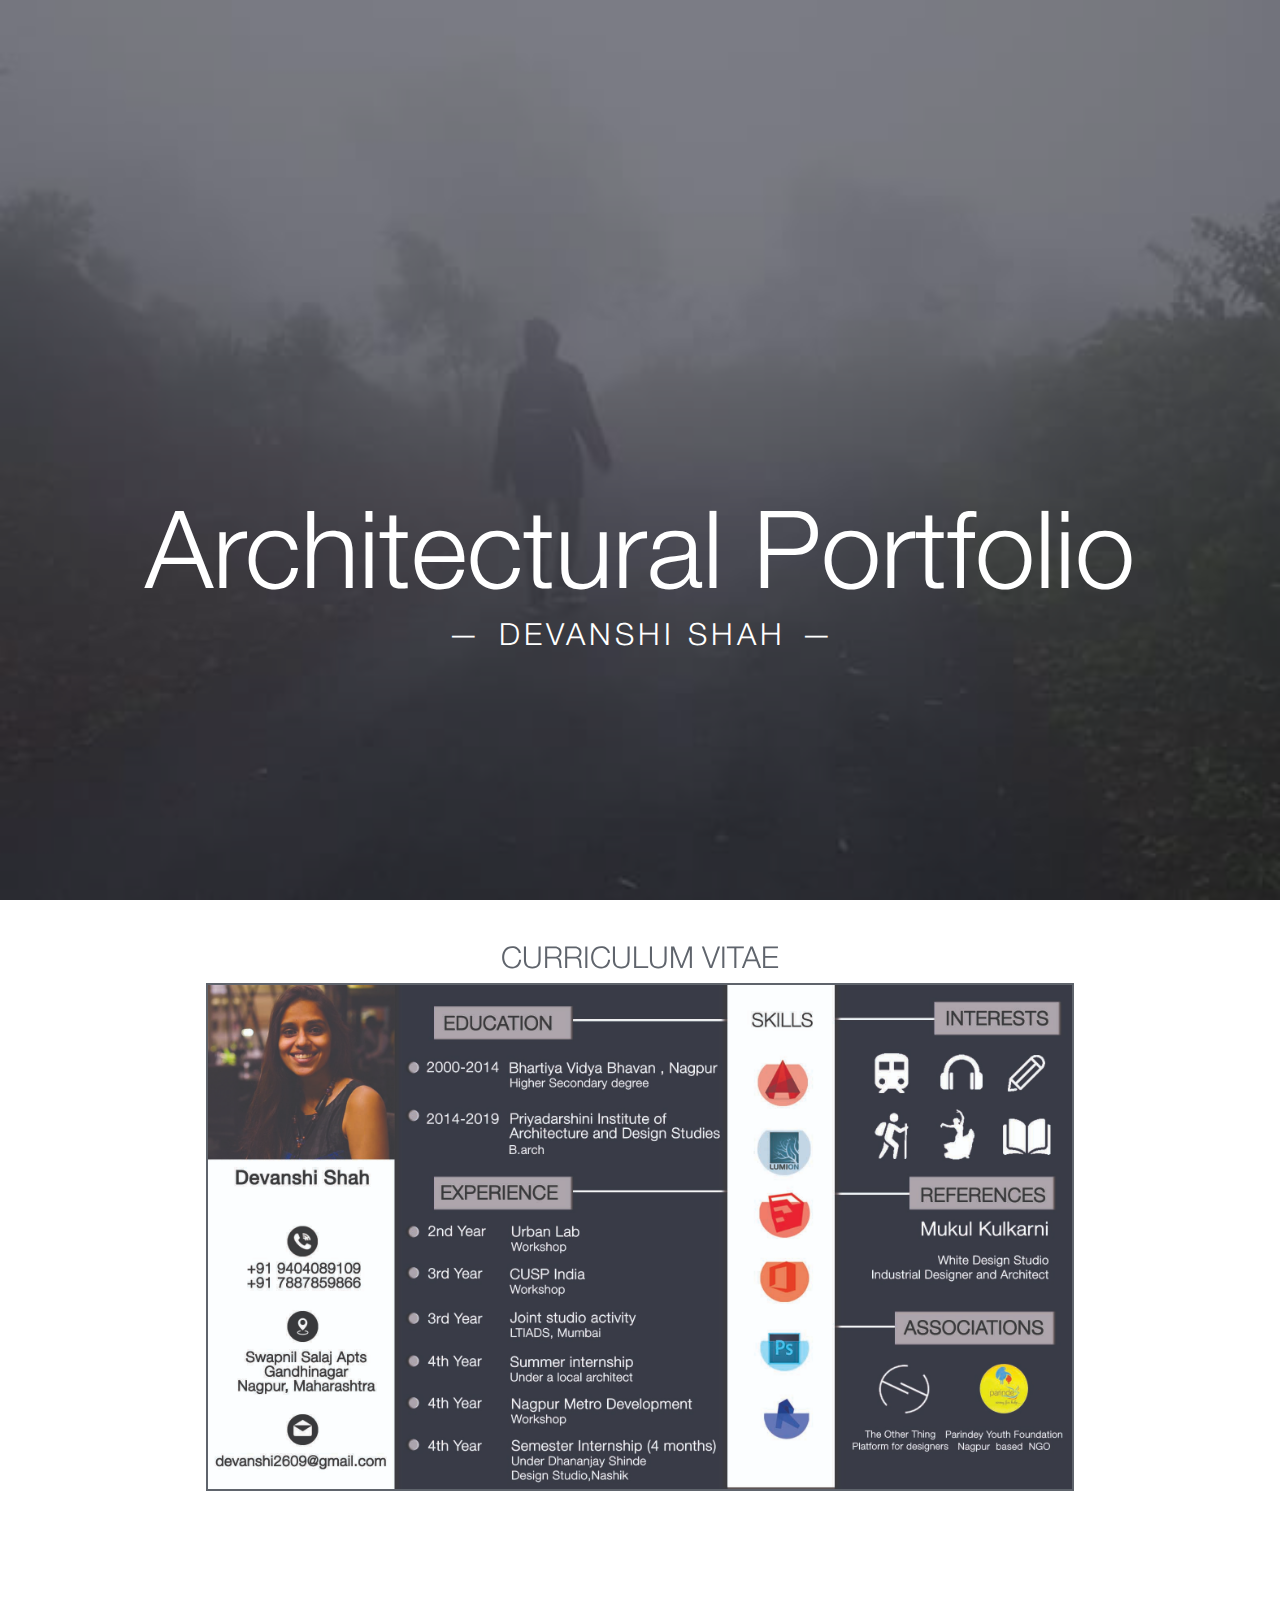
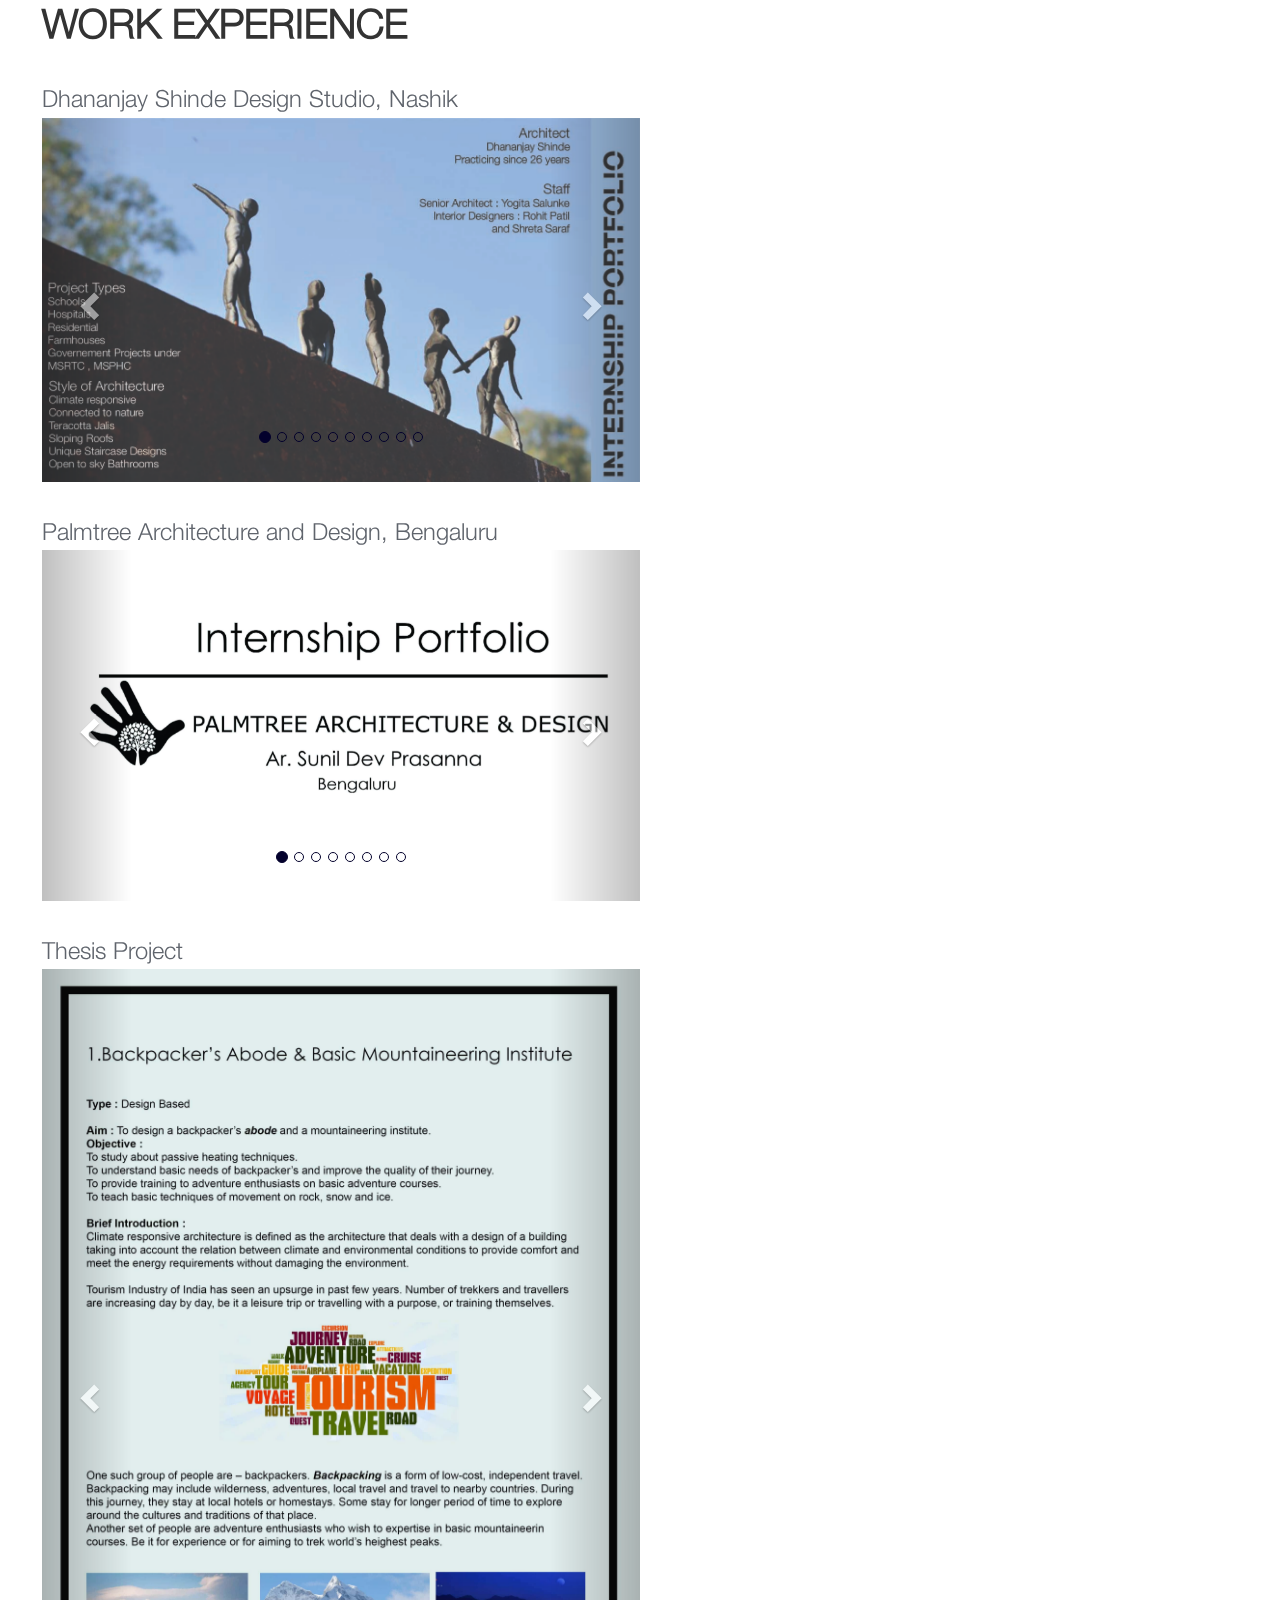
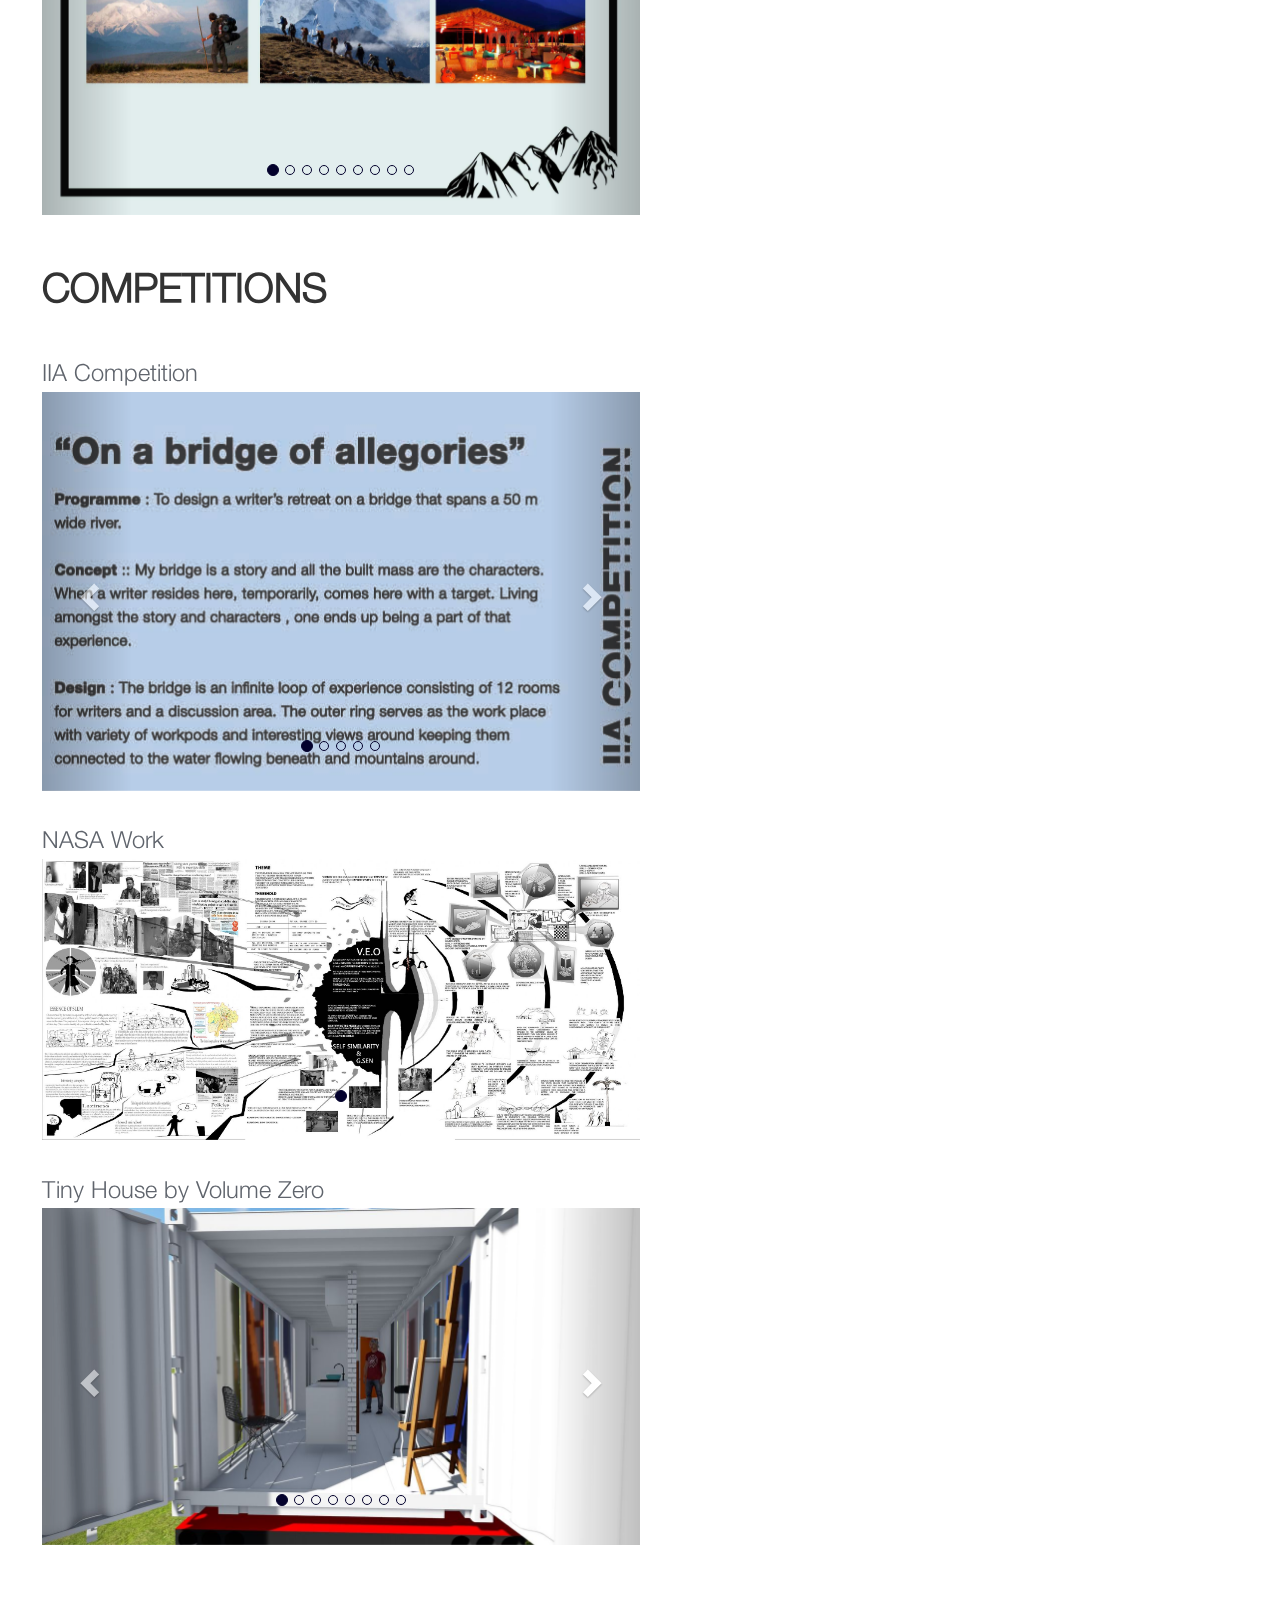
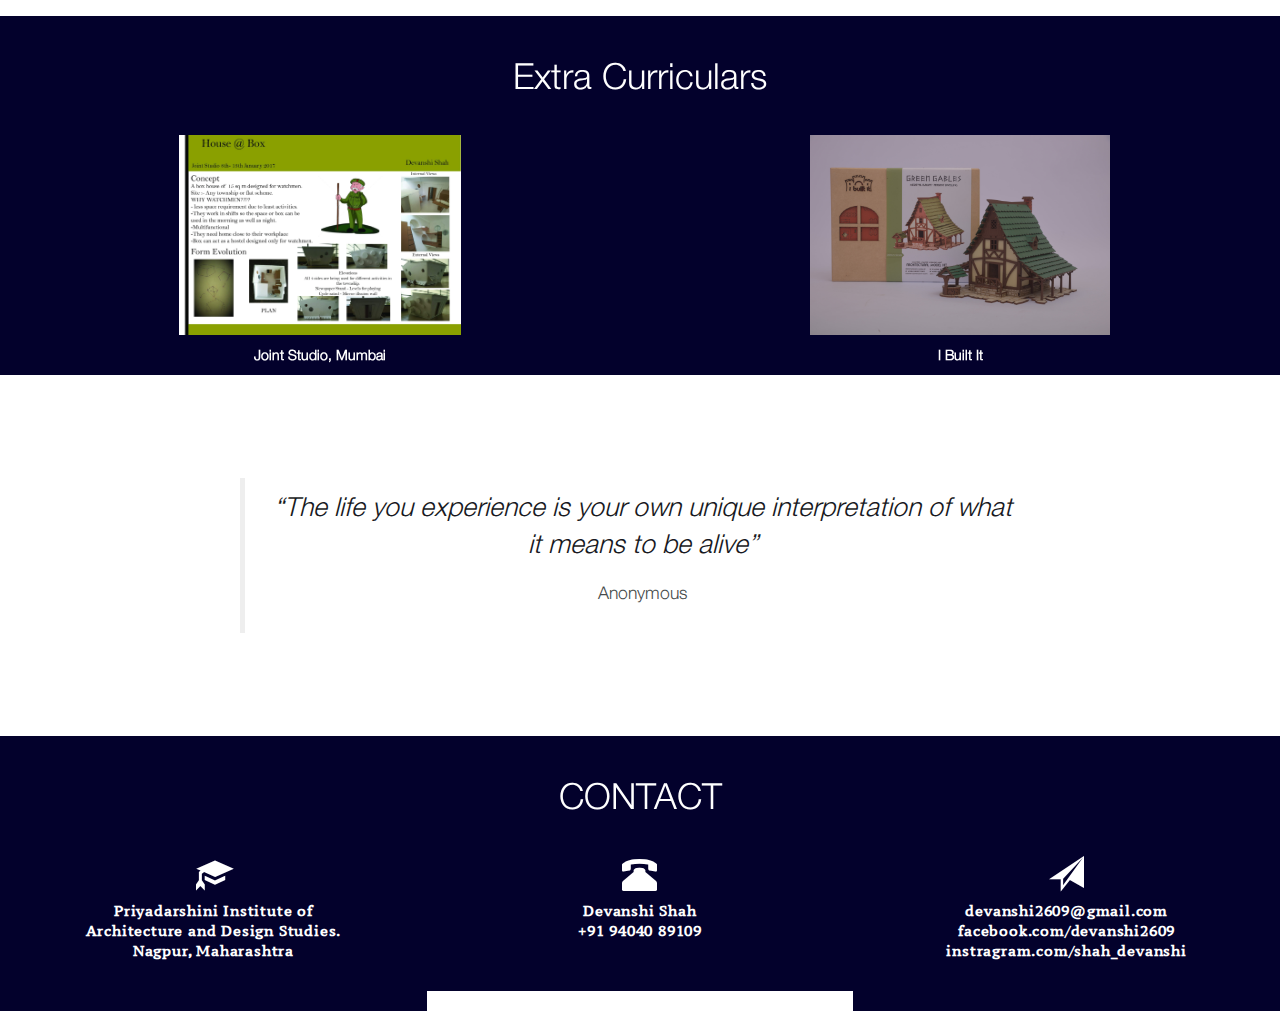
==== commit 6e020beb: "Remove unwanted <p>" ====
--- a/index.html
+++ b/index.html
@@ -327,7 +327,7 @@
 			<!-- Destination 2  -->
 			<section class="js-section" data-zoom-start="2.5" data-stay="true">
 				<h2 style="font-size: 1em;"><span class="title-up"></span><span class="title-down">Thesis Project</span></h2>
-				<p>In a group of 4, we learnt the art of teamwork and were asked to map and analyse a 1km sq site.</p>
+<!-- 				<p>In a group of 4, we learnt the art of teamwork and were asked to map and analyse a 1km sq site.</p> -->
 				
 				<div id="myCarousel2" class="carousel slide" data-ride="carousel" data-interval="5000">
 					<ol class="carousel-indicators">
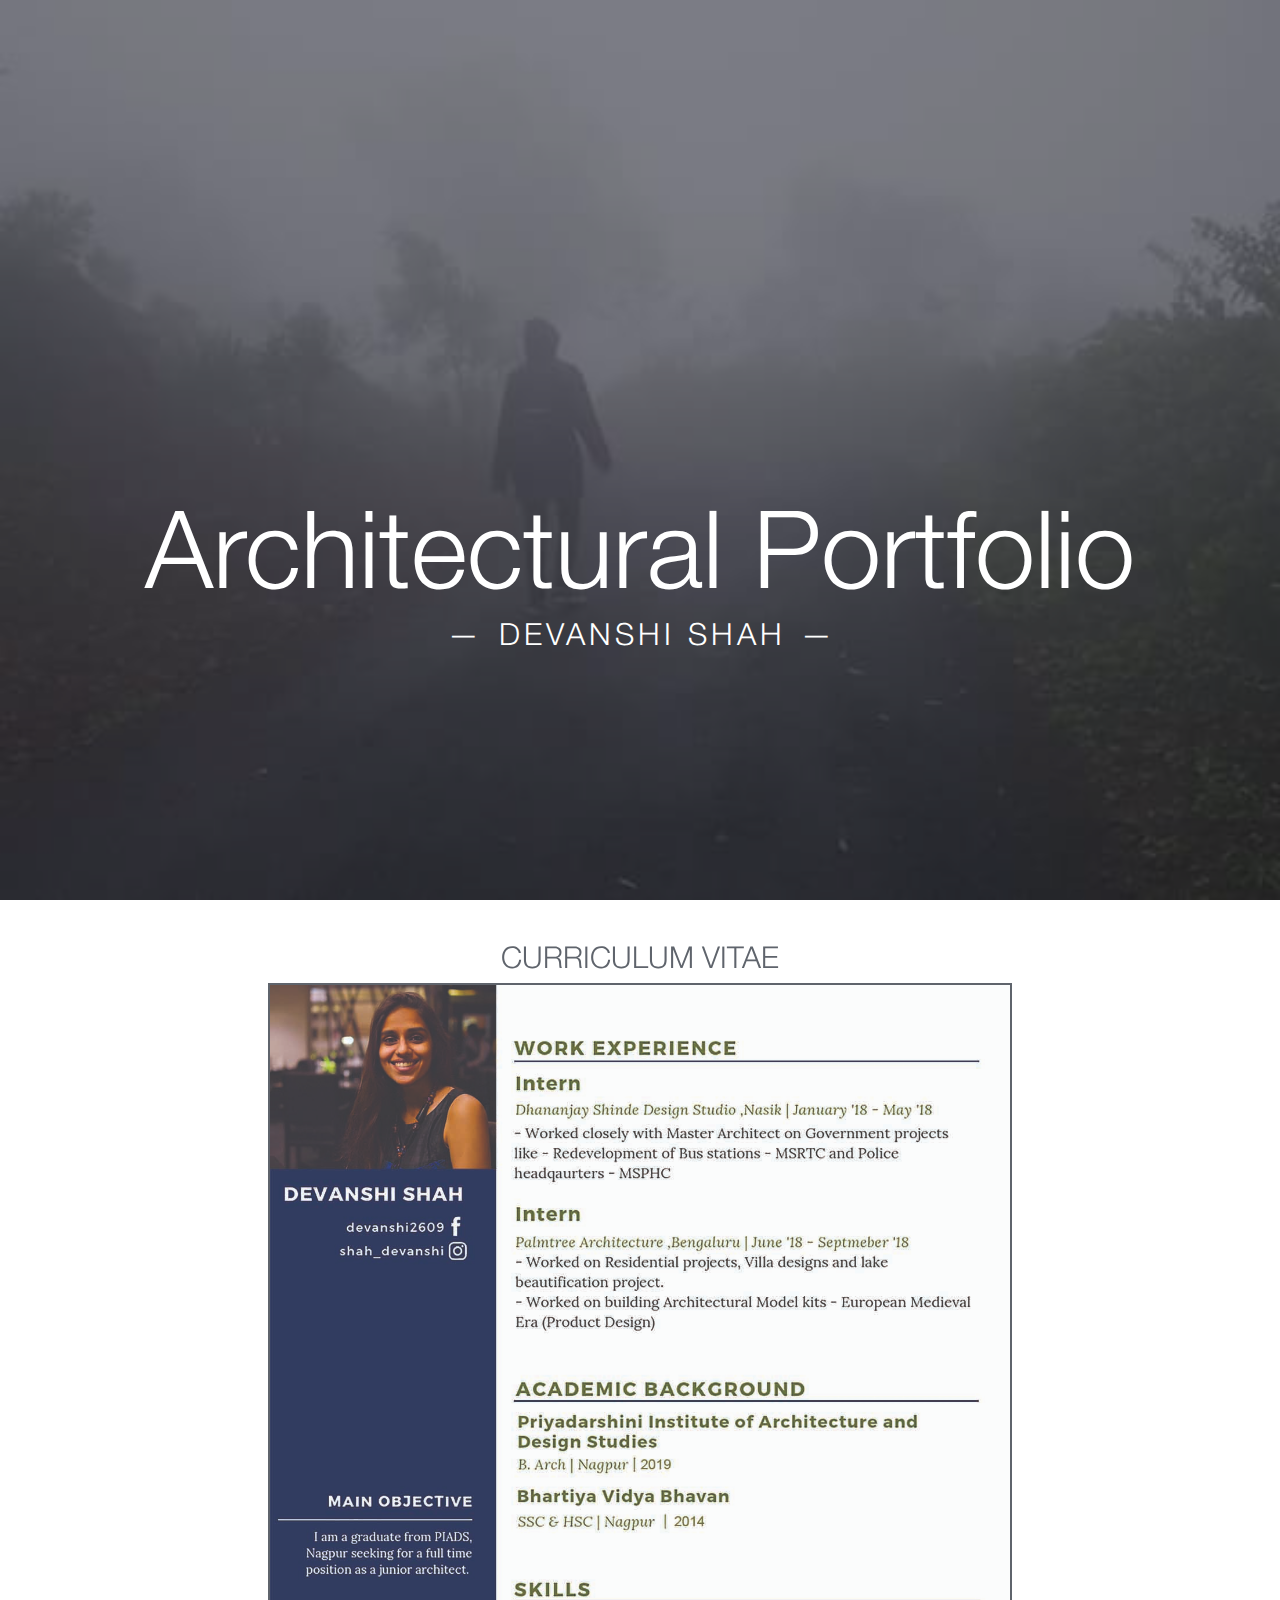
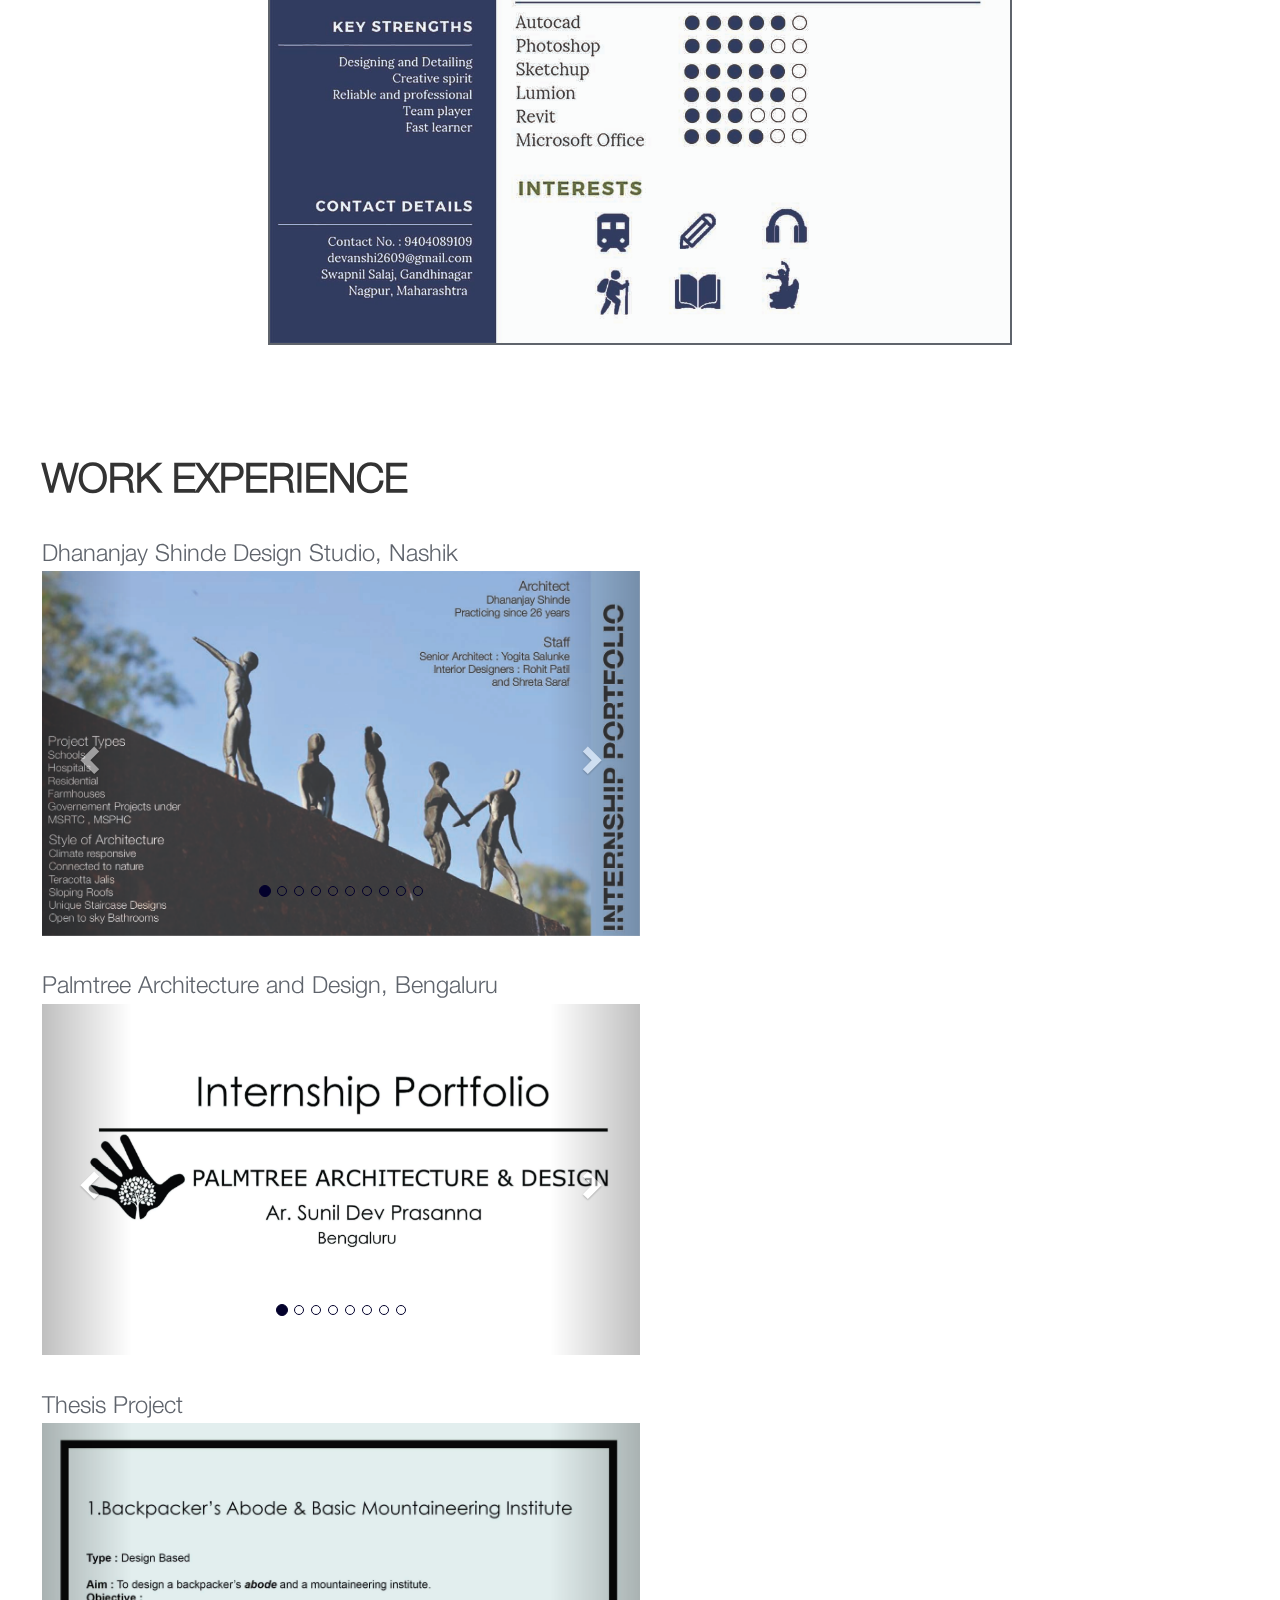
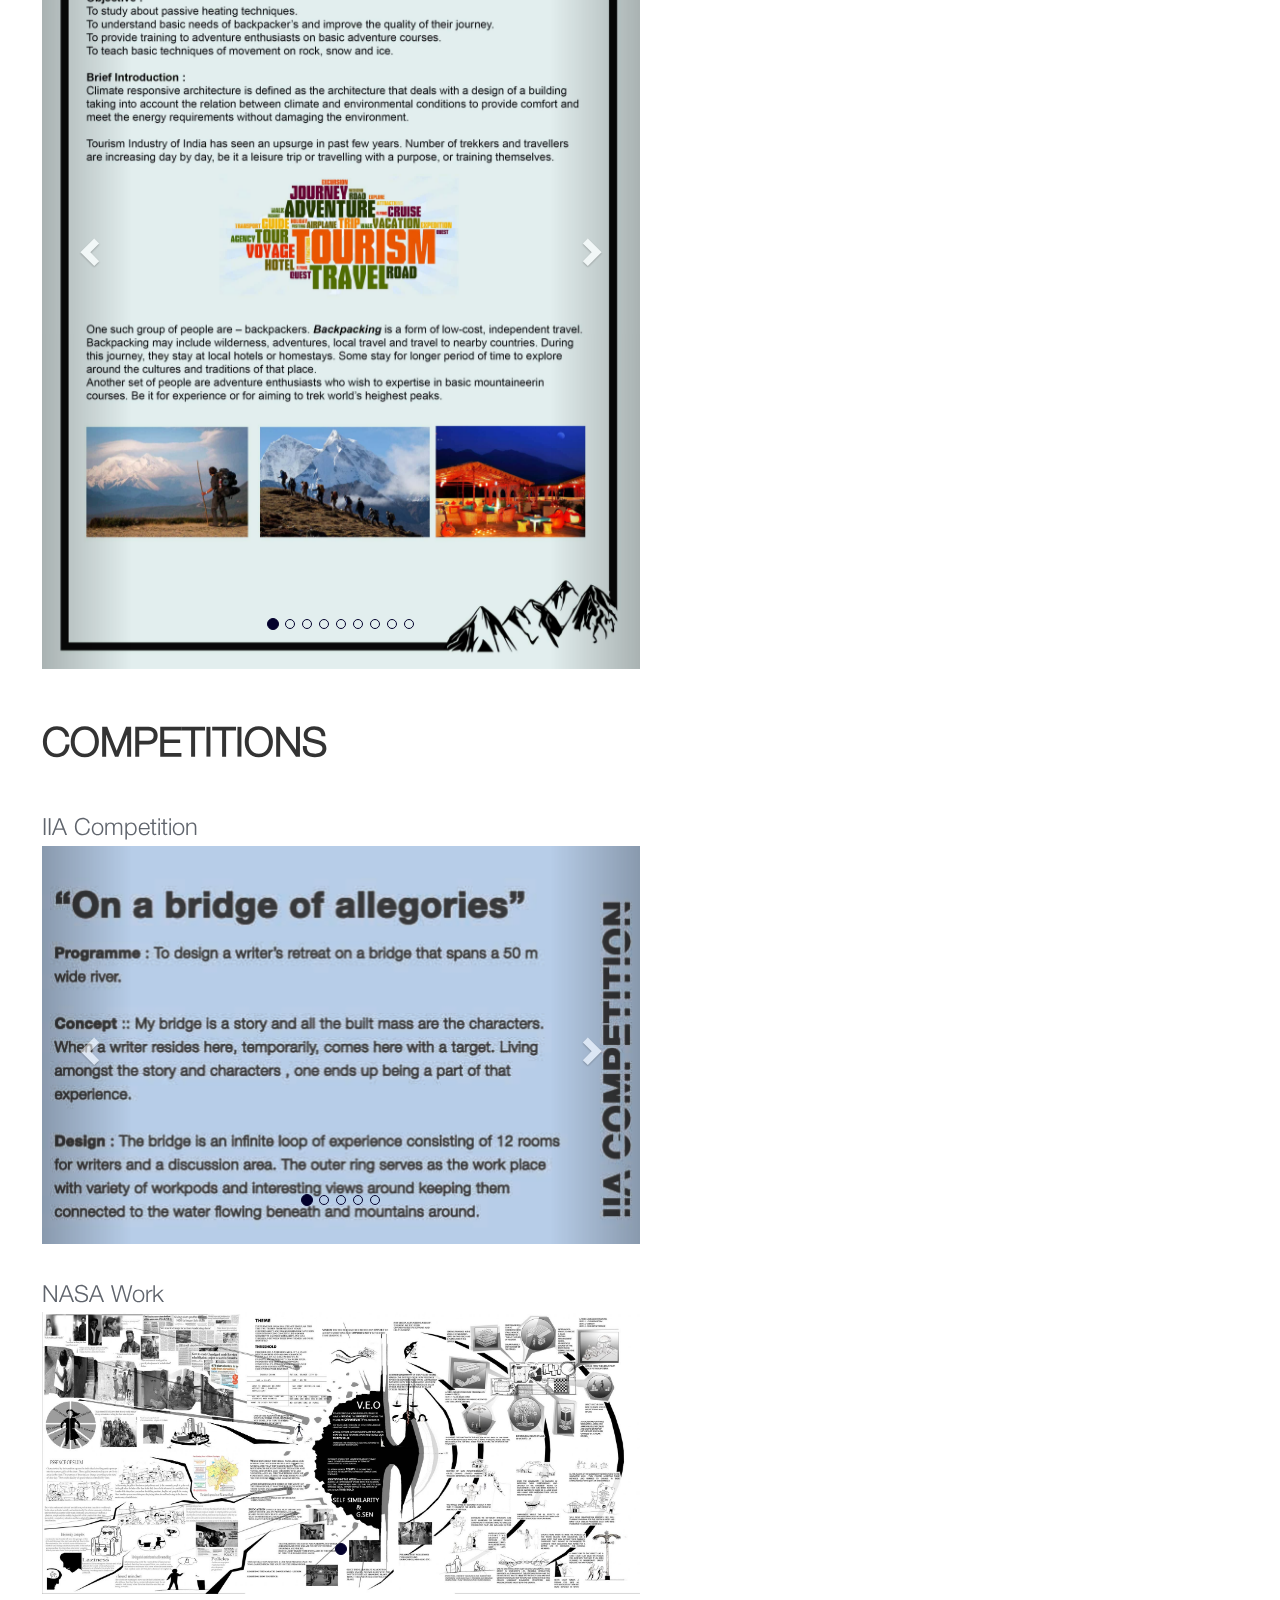
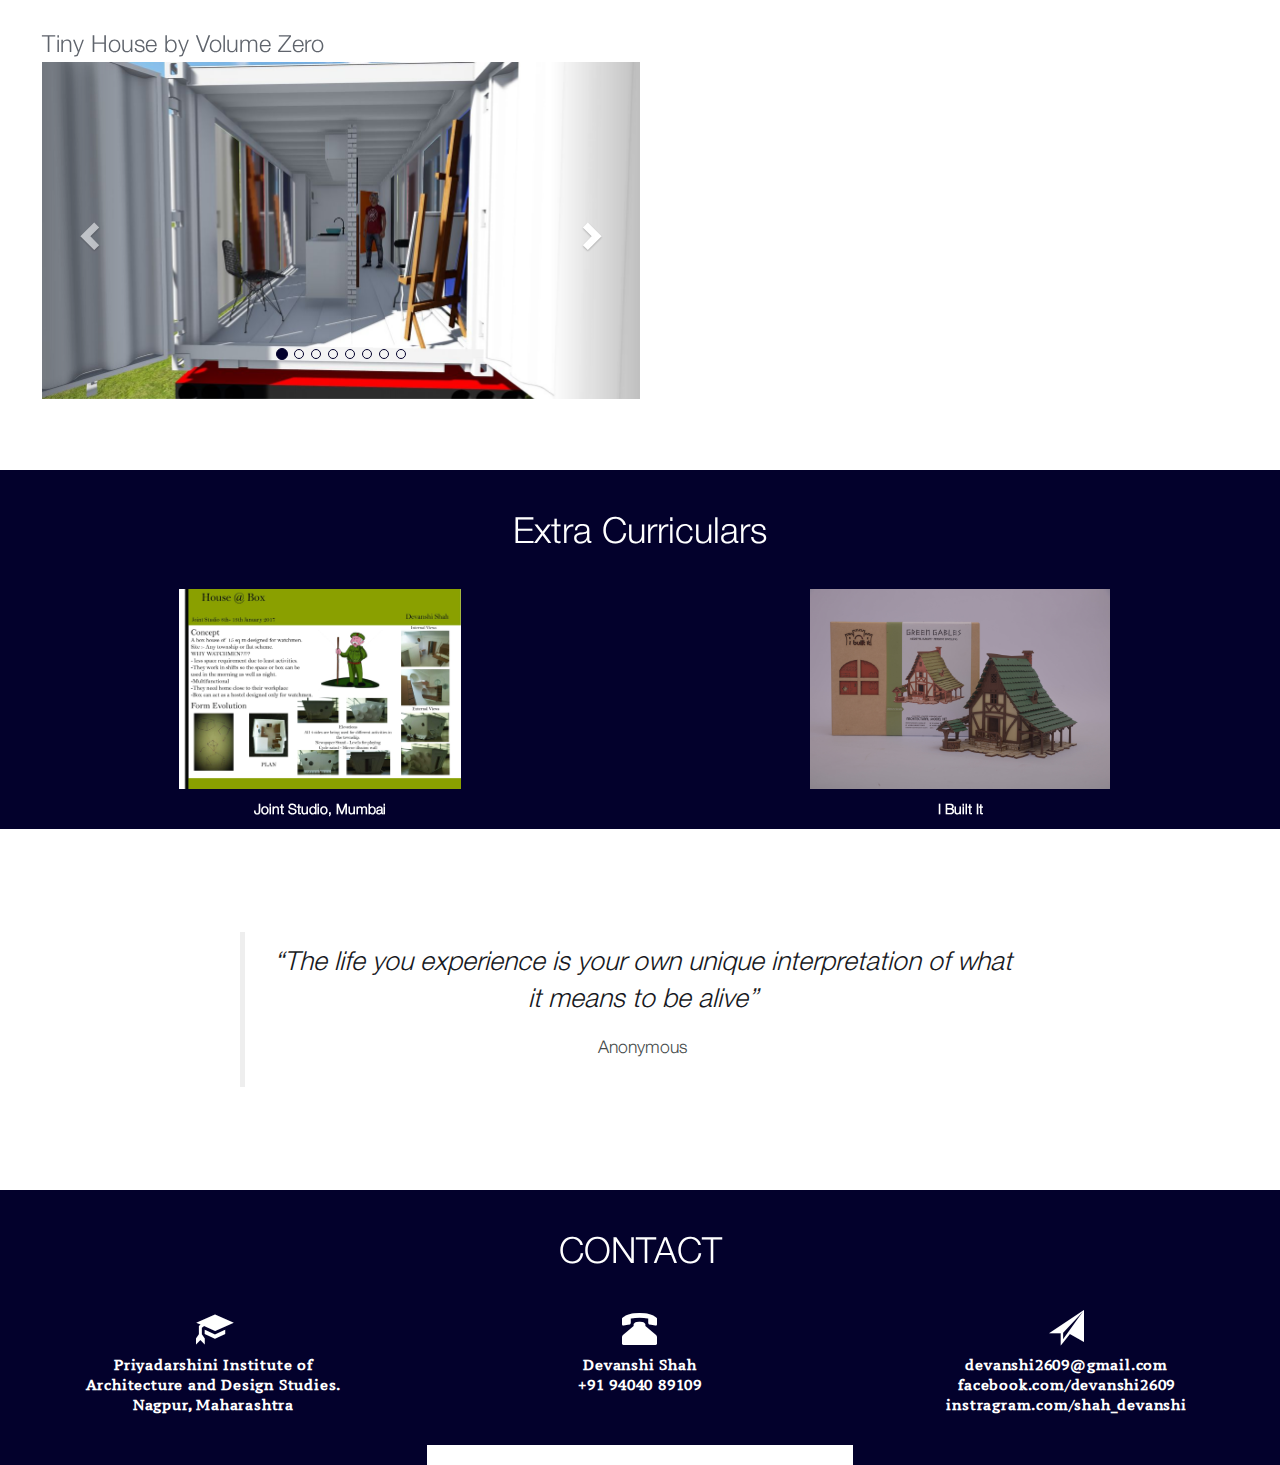
==== commit e69d09ba: "CV size reduce" ====
--- a/index.html
+++ b/index.html
@@ -165,7 +165,7 @@
 
 		<div class="skills">
 			<h2>CURRICULUM VITAE</h2>
-			<img class="cv" src="img/cv.jpg" />
+			<img class="cv" style="width: 60%;" src="img/cv.jpg" />
 		</div>
 
 		<div class="container"></div>
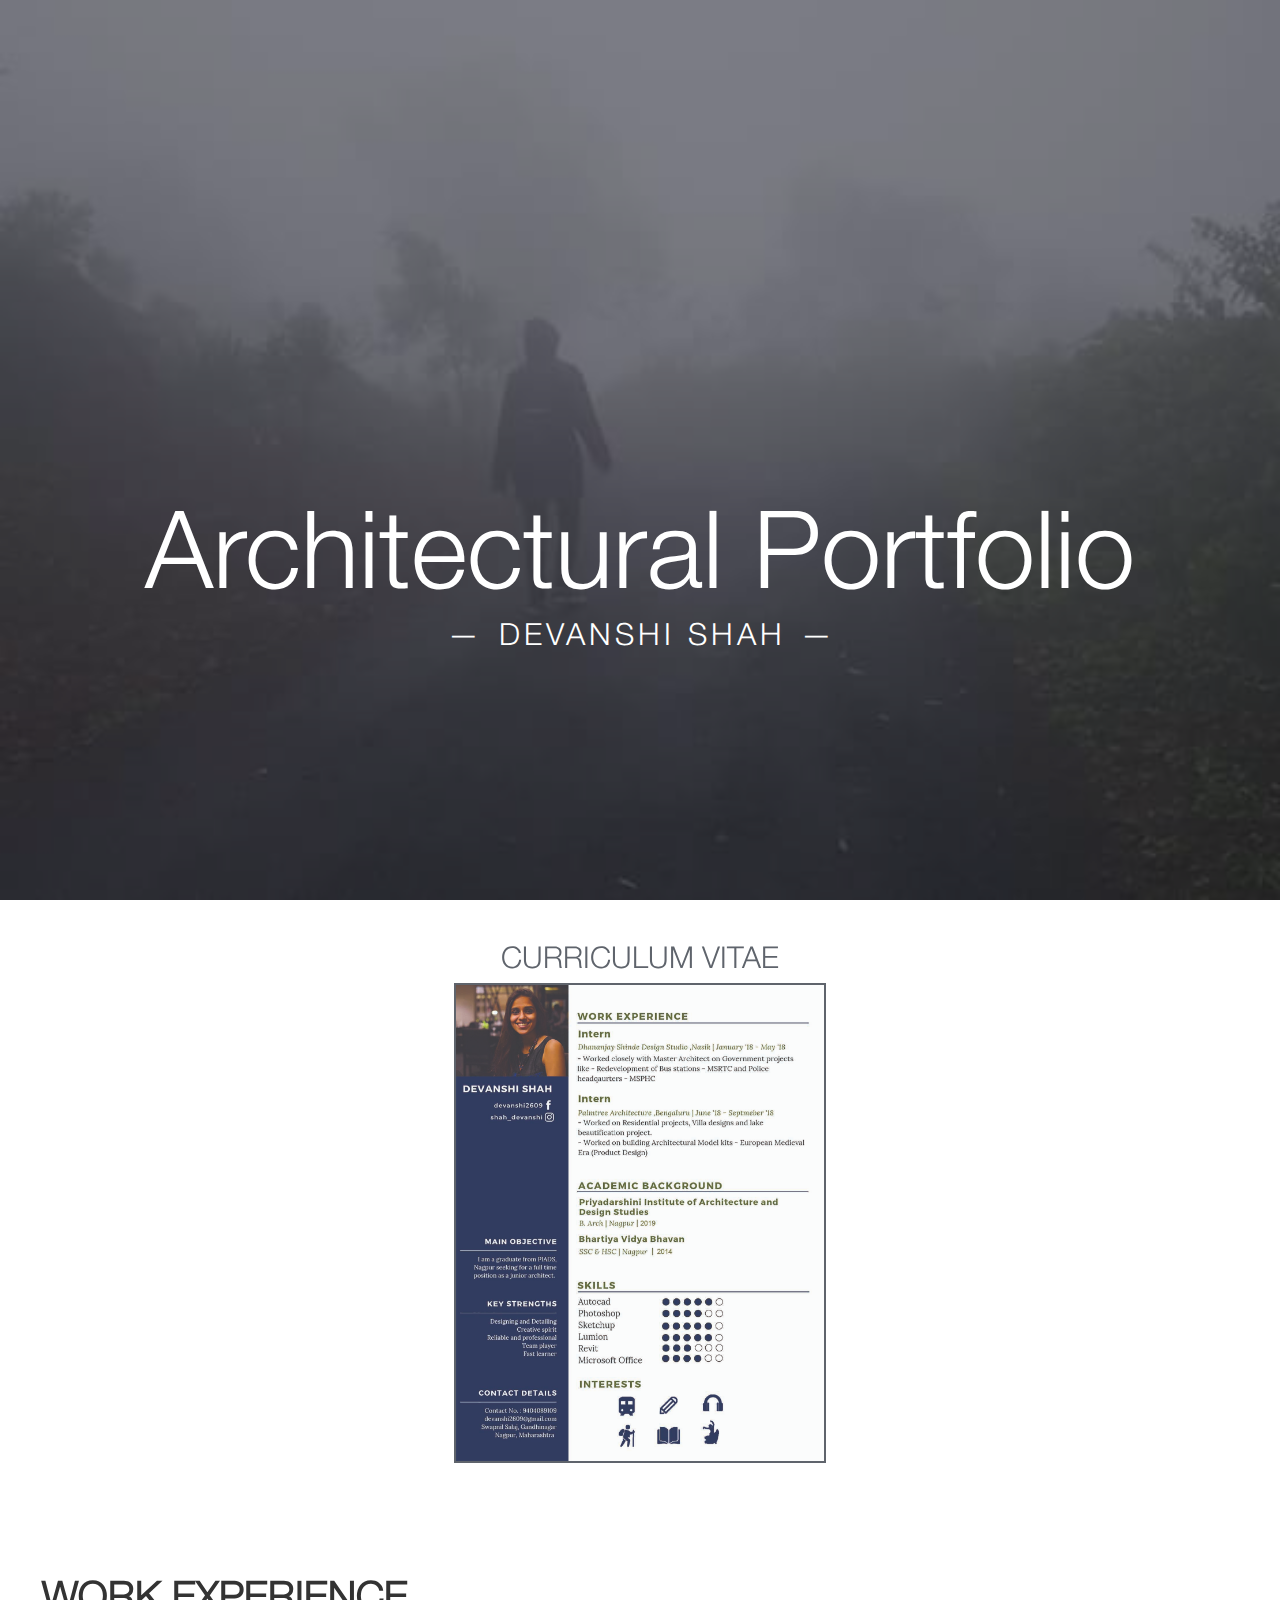
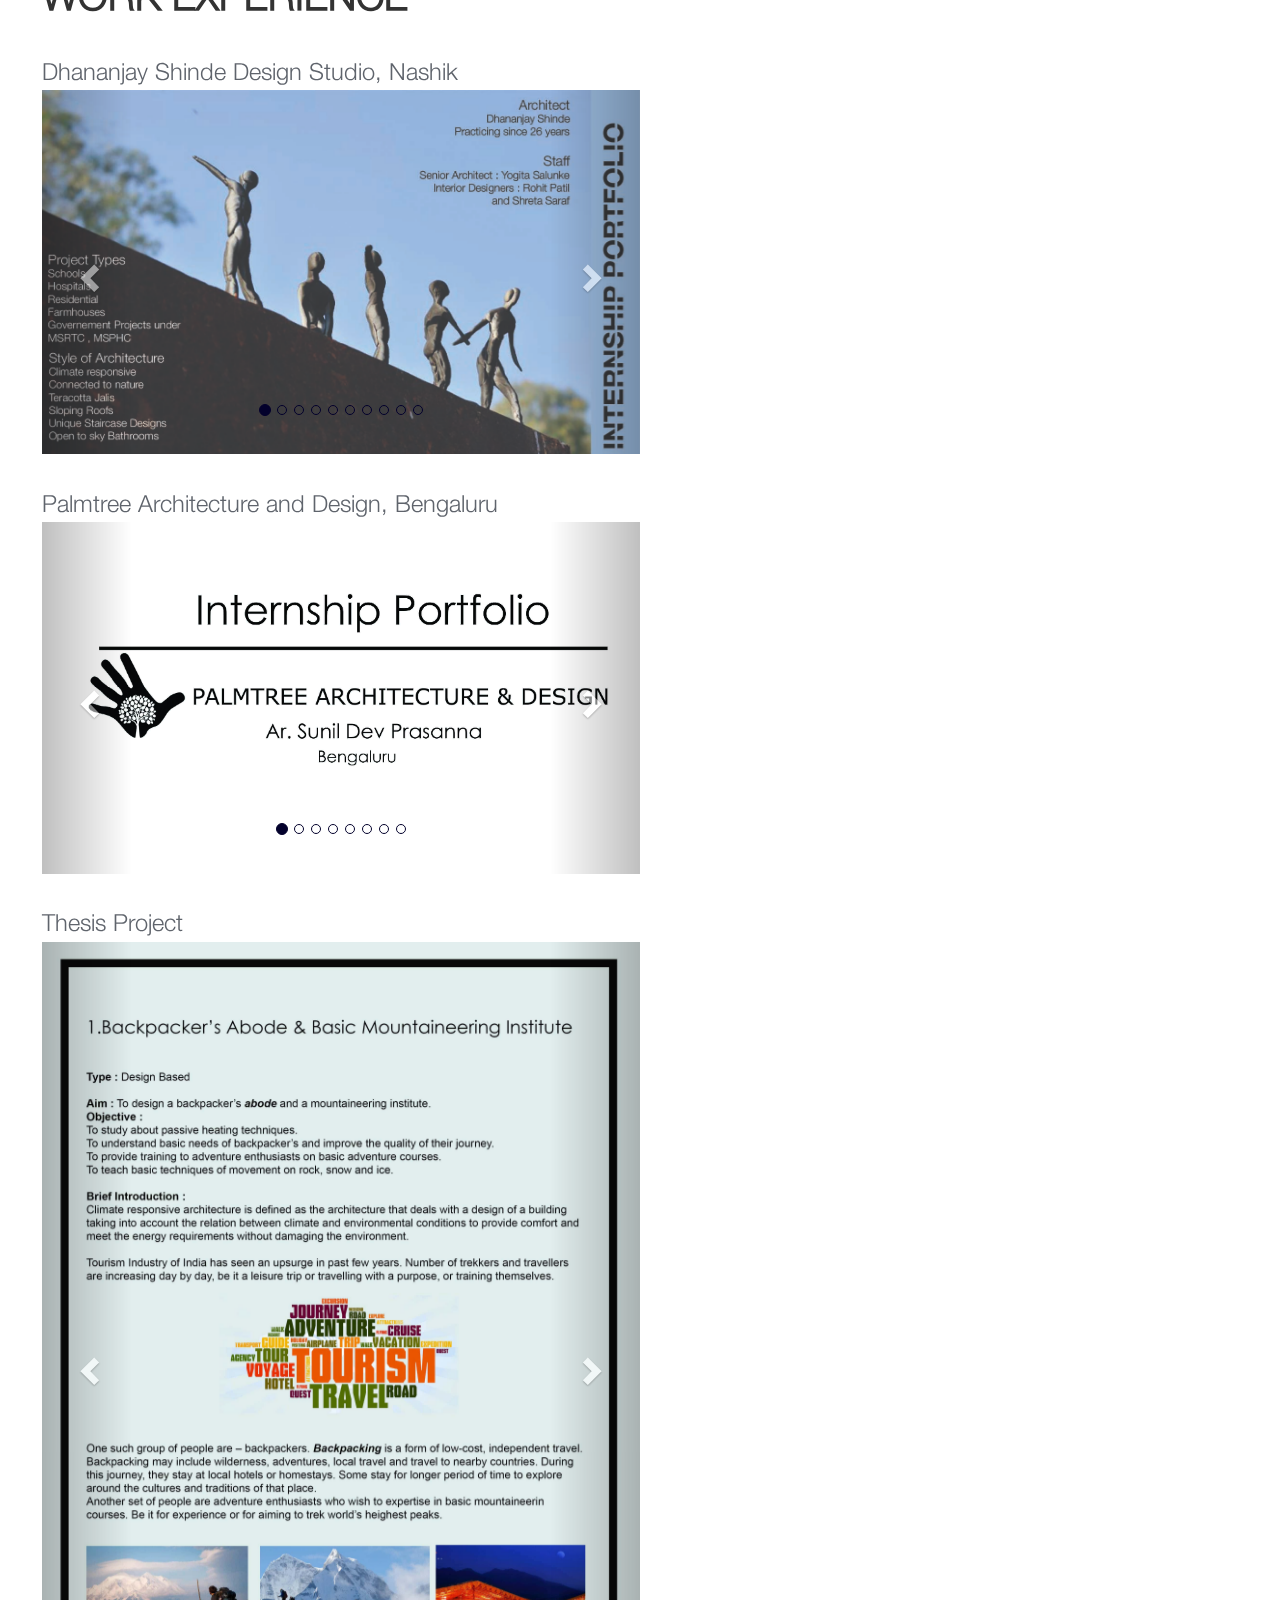
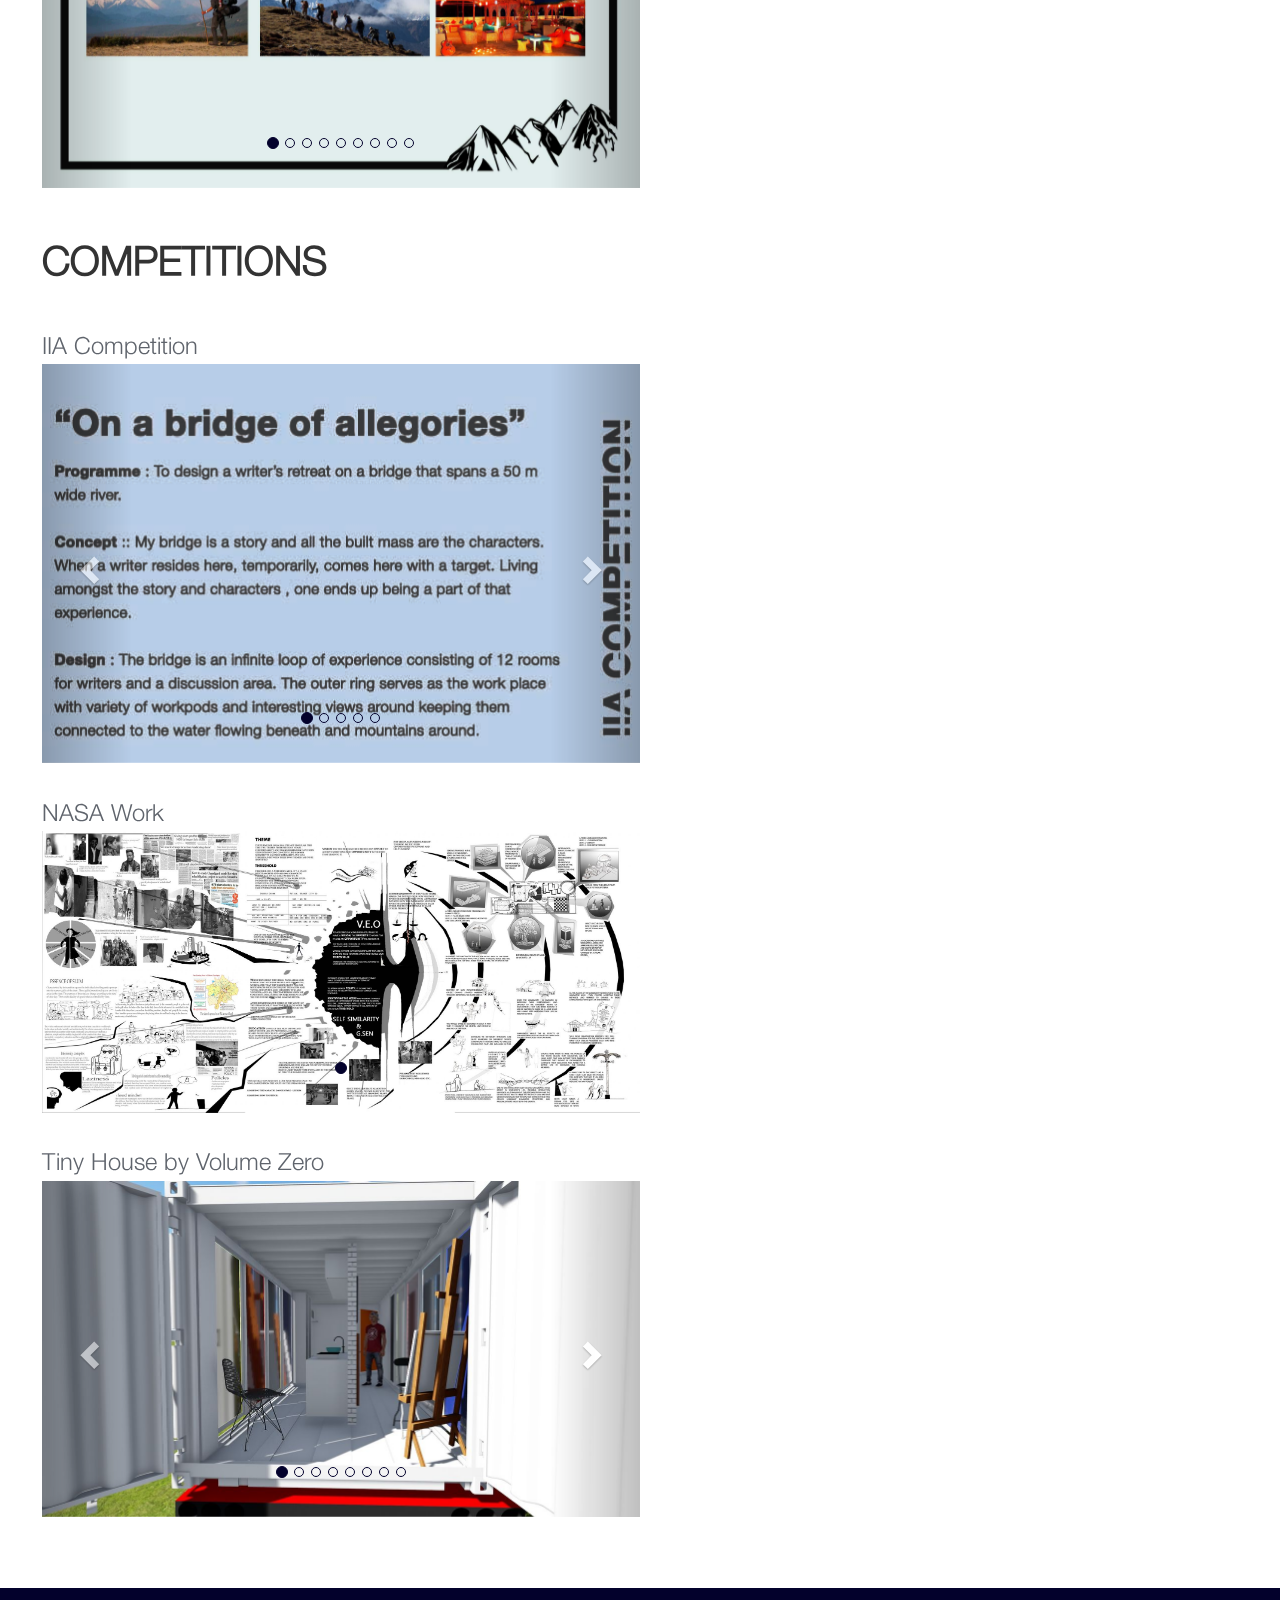
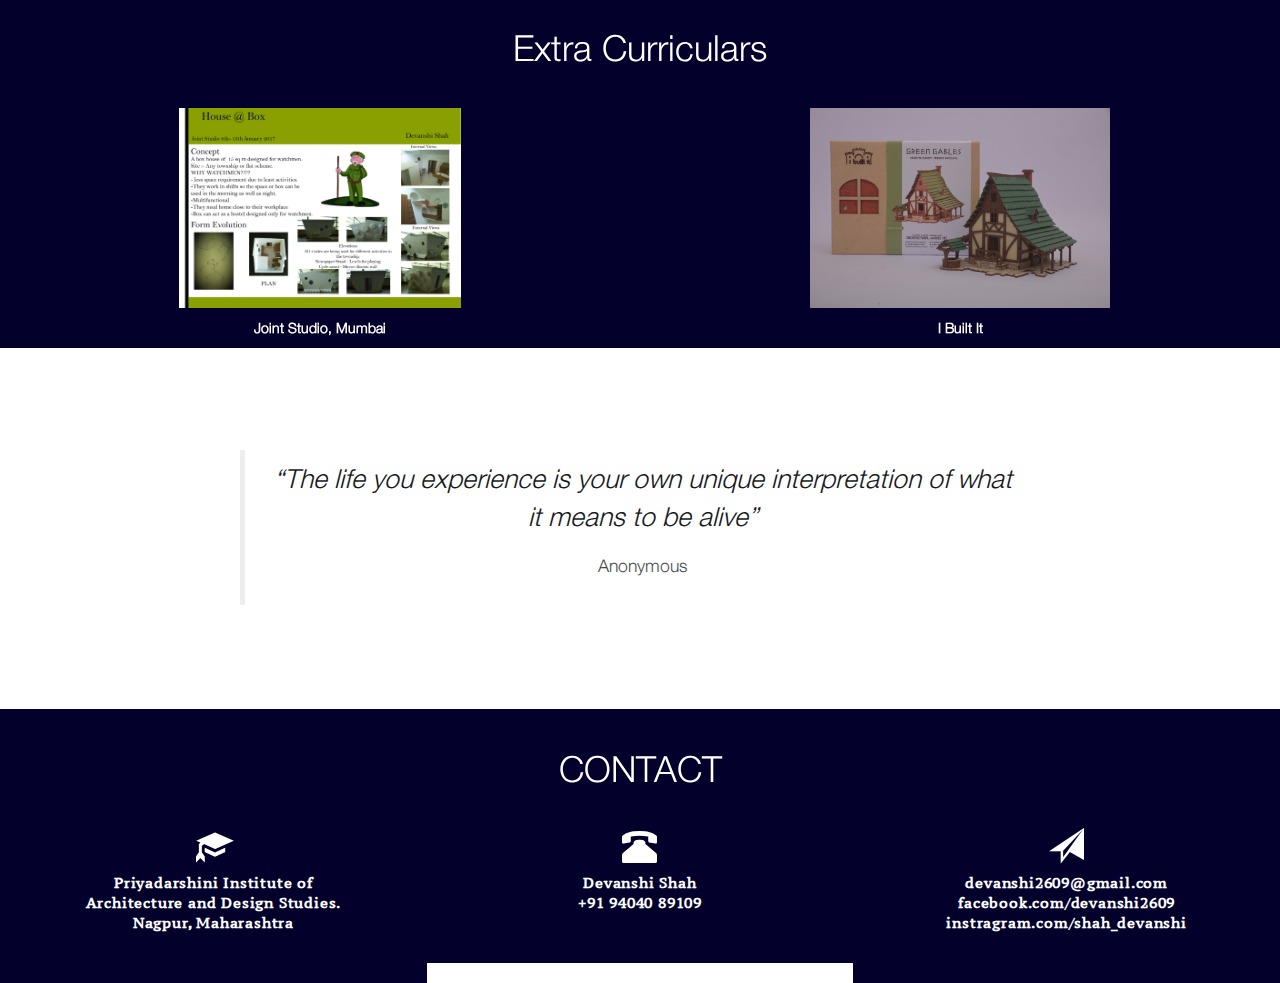
==== commit 0375e2a9: "CV size reduce to 30%" ====
--- a/index.html
+++ b/index.html
@@ -165,7 +165,7 @@
 
 		<div class="skills">
 			<h2>CURRICULUM VITAE</h2>
-			<img class="cv" style="width: 60%;" src="img/cv.jpg" />
+			<img class="cv" style="width: 30%;" src="img/cv.jpg" />
 		</div>
 
 		<div class="container"></div>
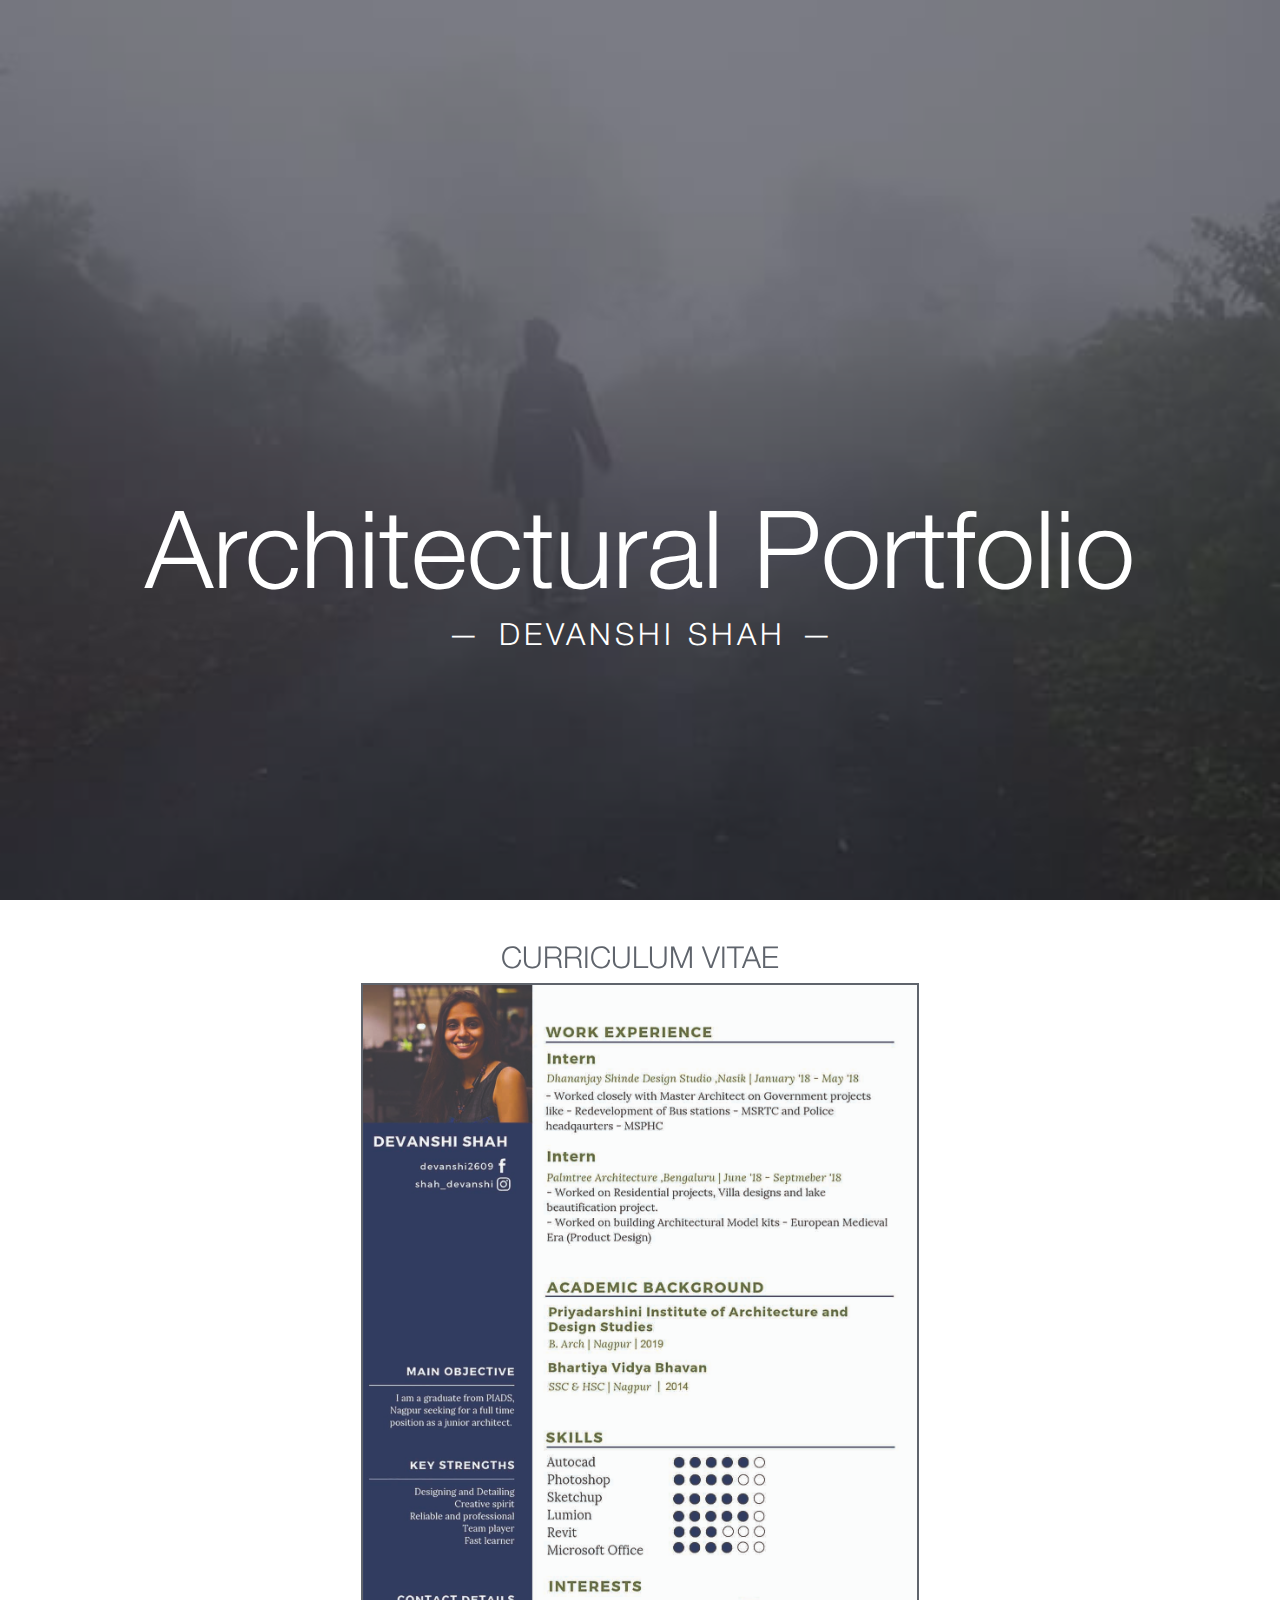
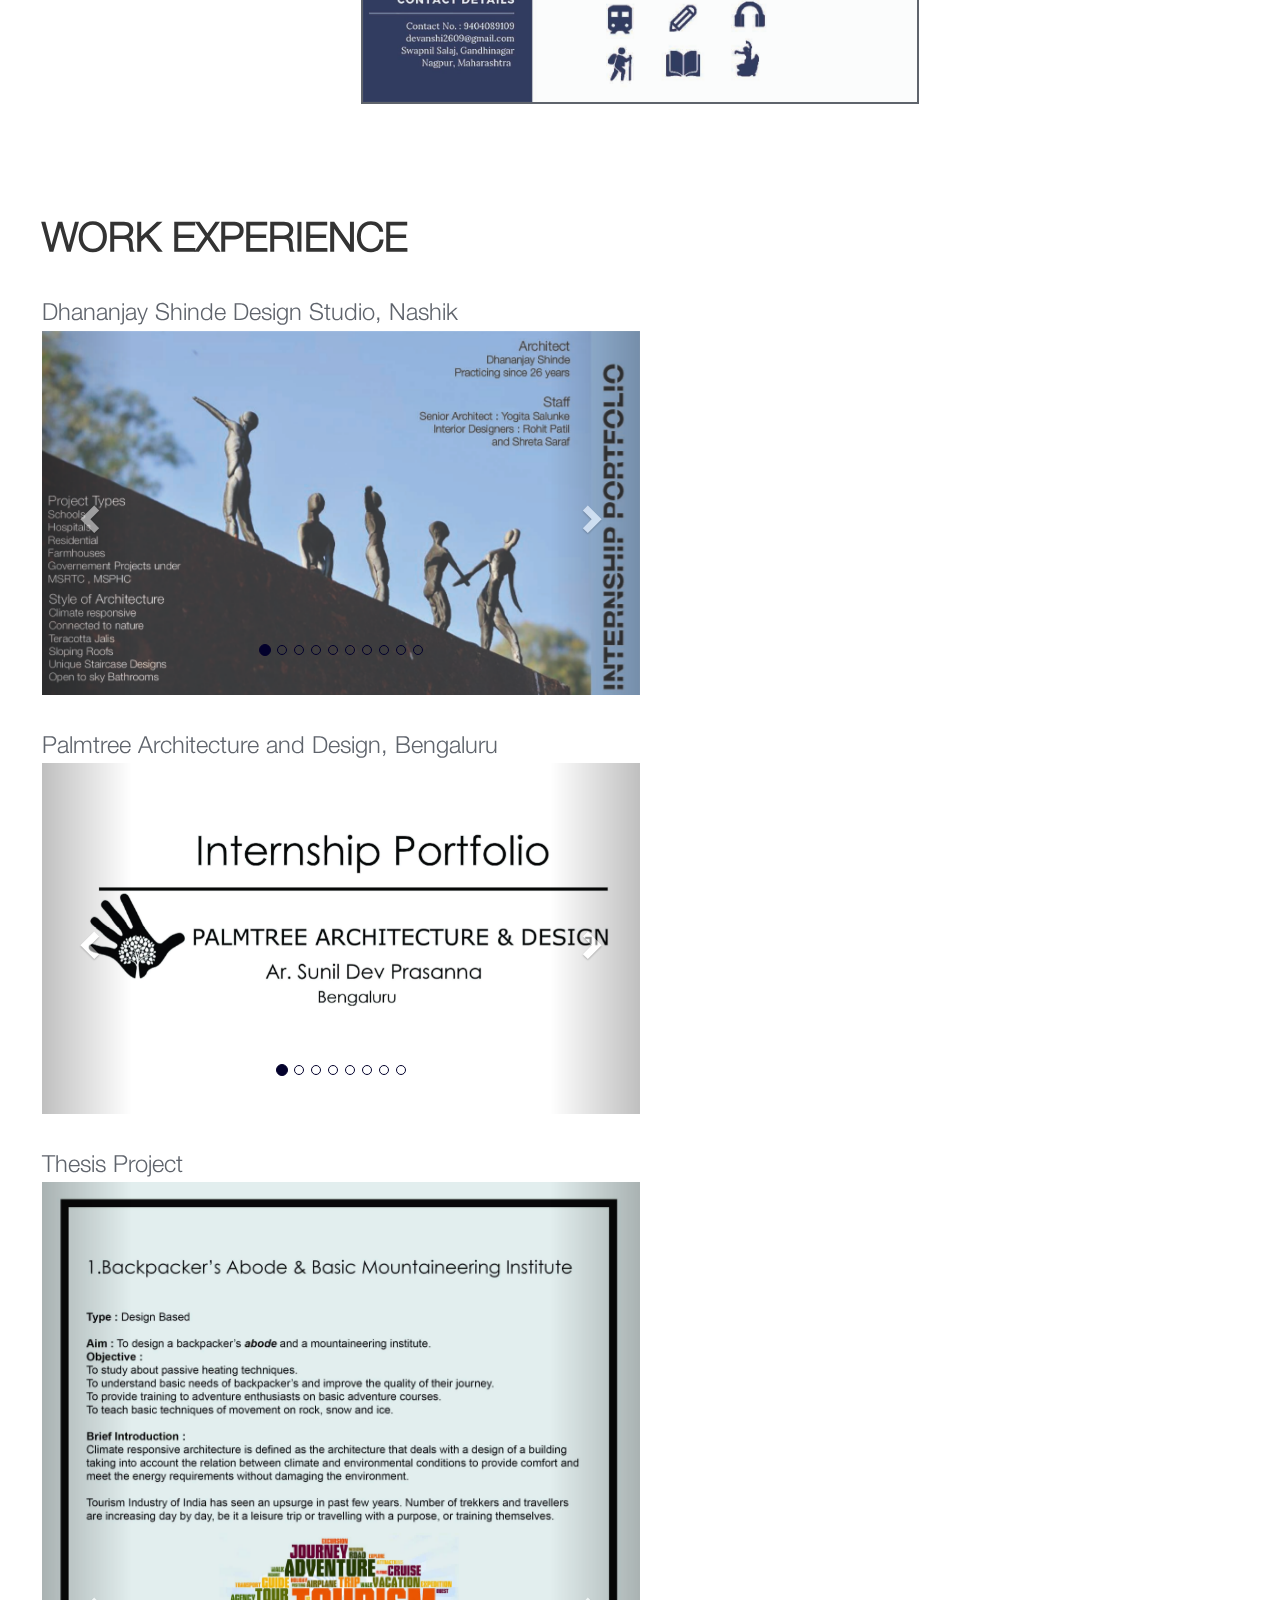
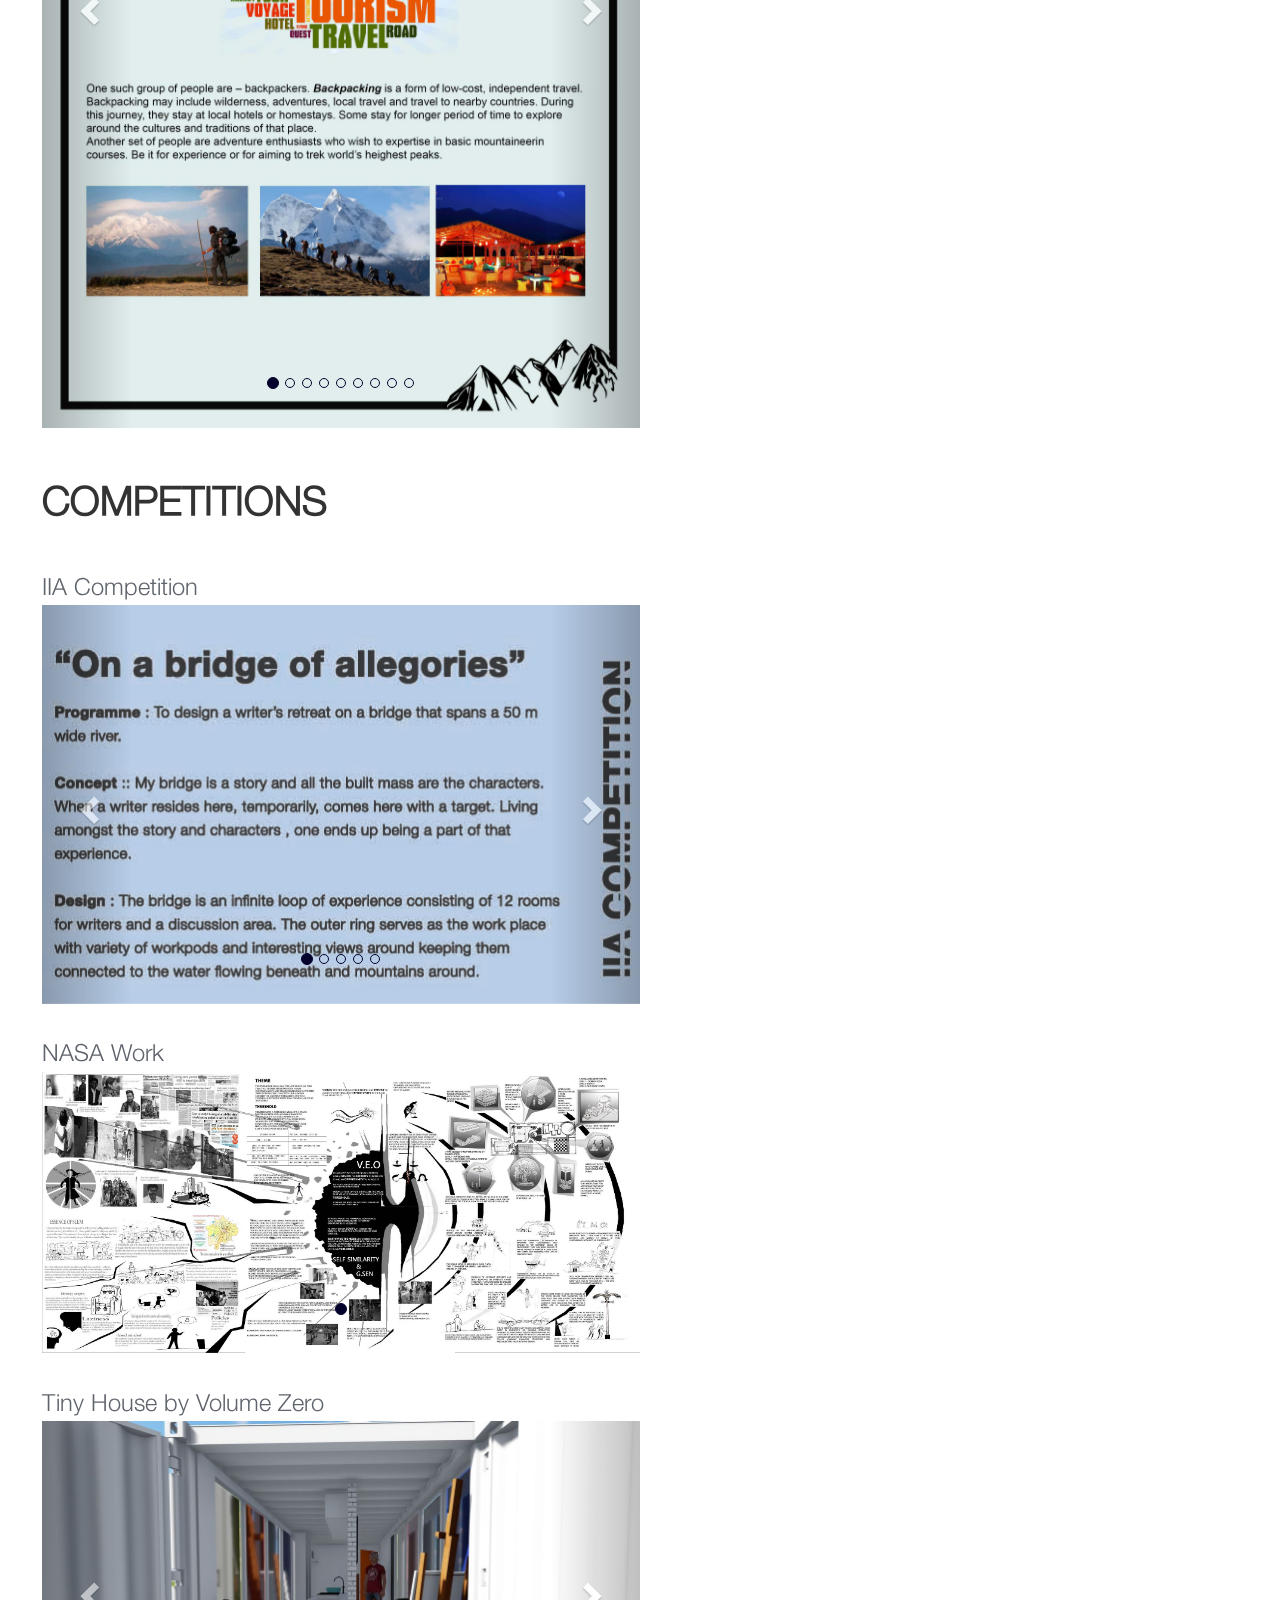
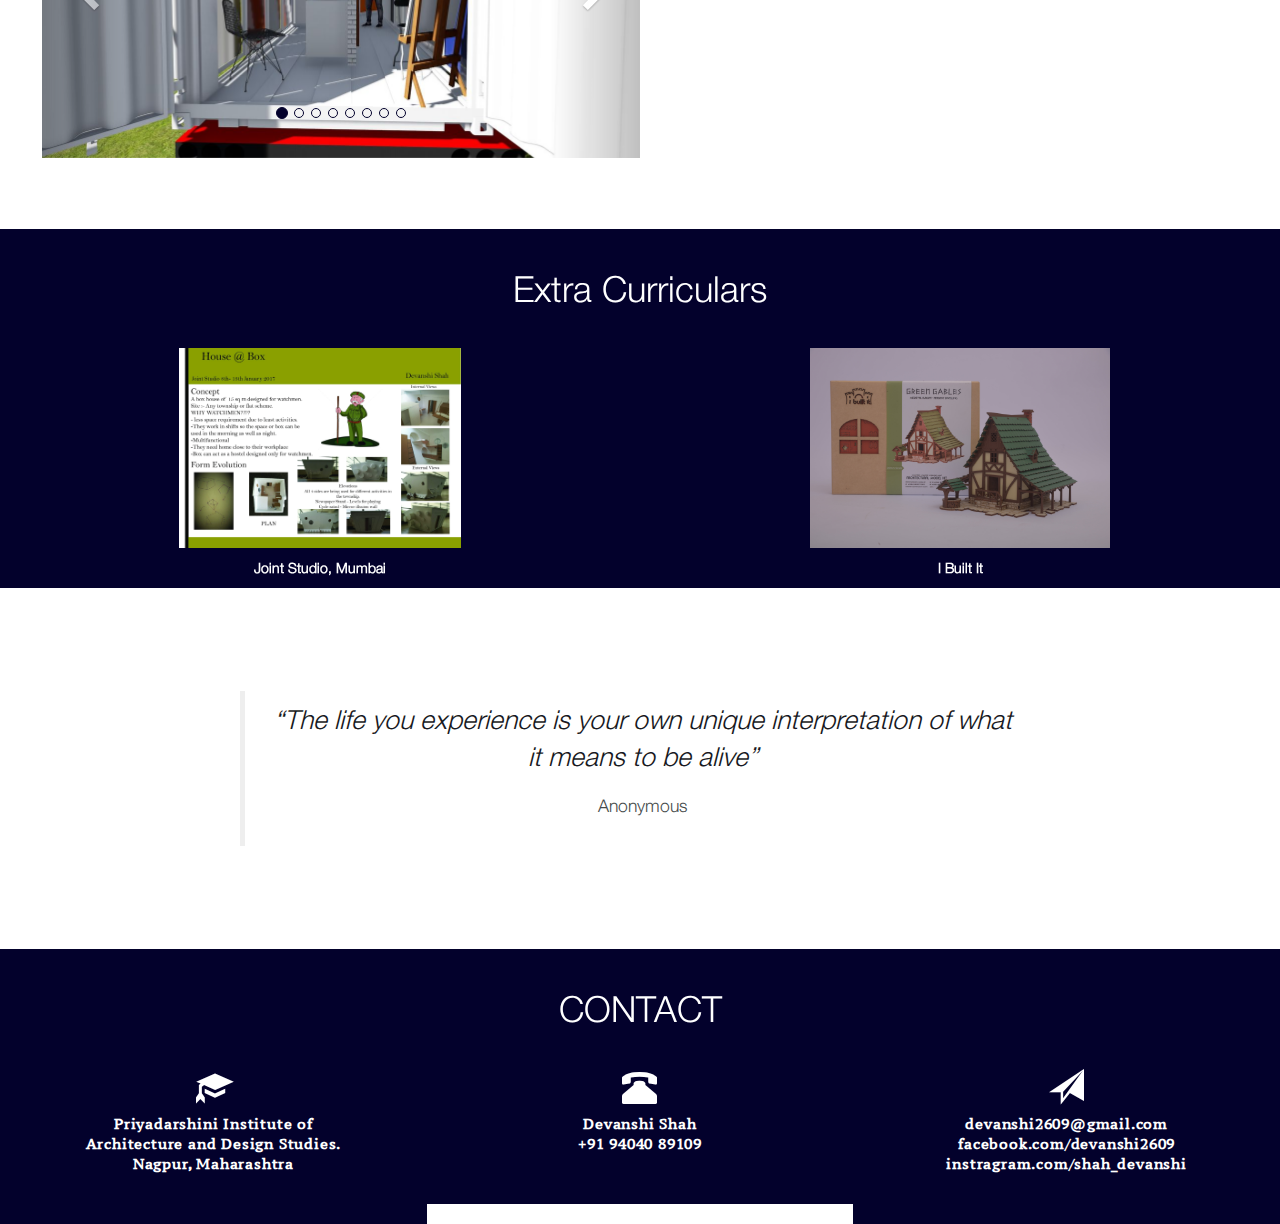
==== commit a052349e: "CV size increase to 45%" ====
--- a/index.html
+++ b/index.html
@@ -165,7 +165,7 @@
 
 		<div class="skills">
 			<h2>CURRICULUM VITAE</h2>
-			<img class="cv" style="width: 30%;" src="img/cv.jpg" />
+			<img class="cv" style="width: 45%;" src="img/cv.jpg" />
 		</div>
 
 		<div class="container"></div>
